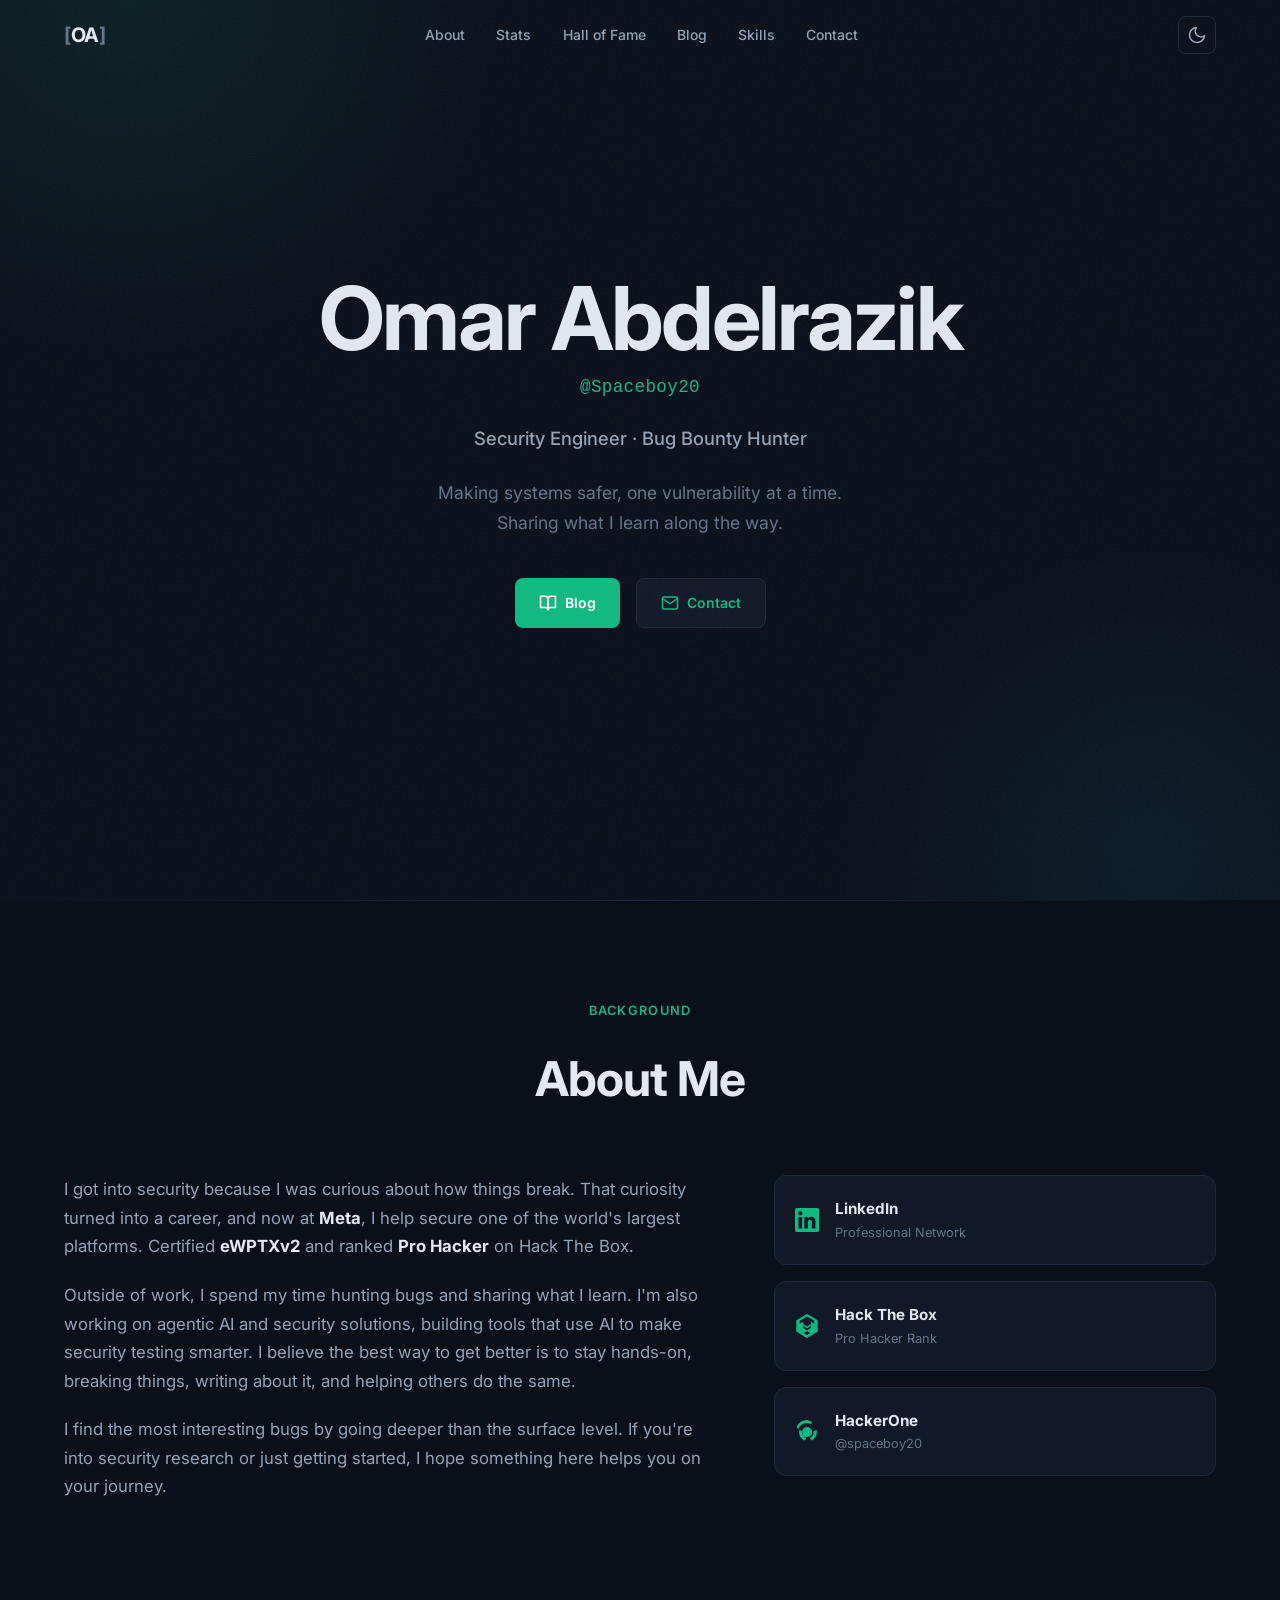
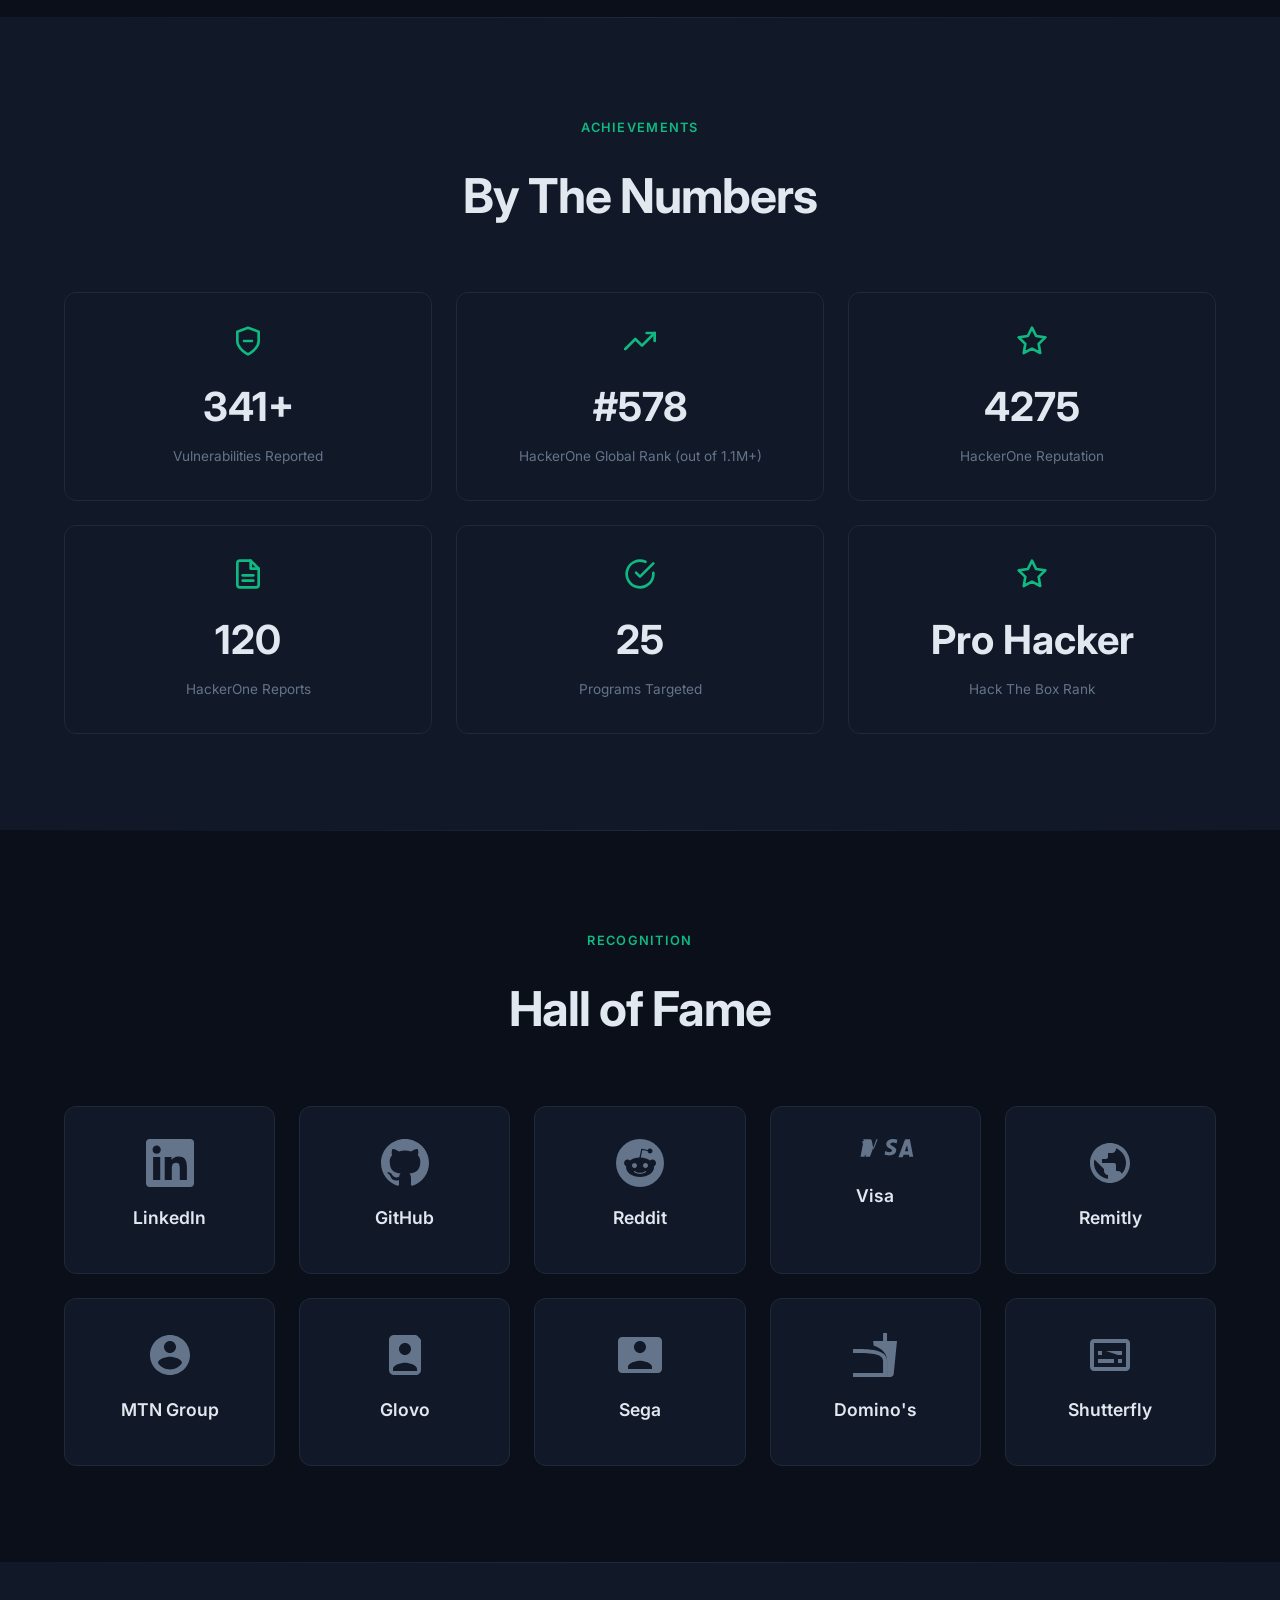
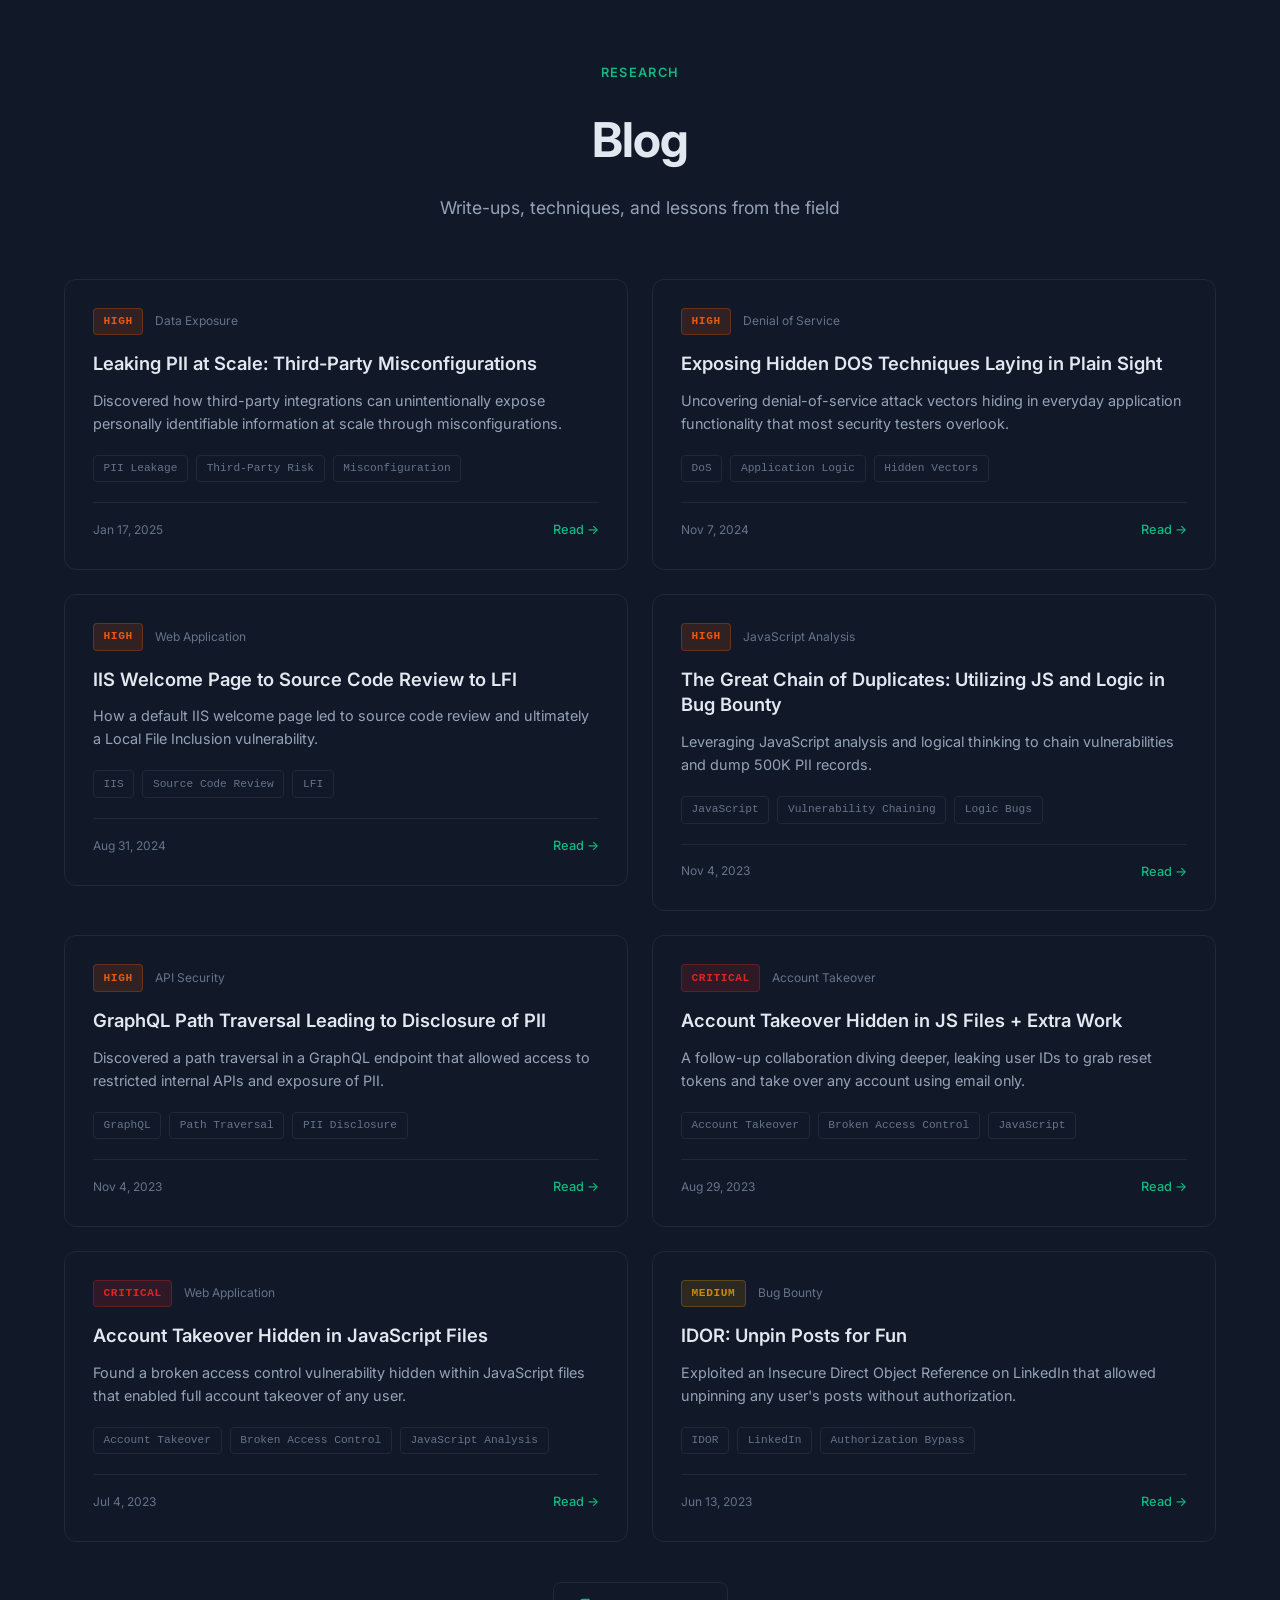
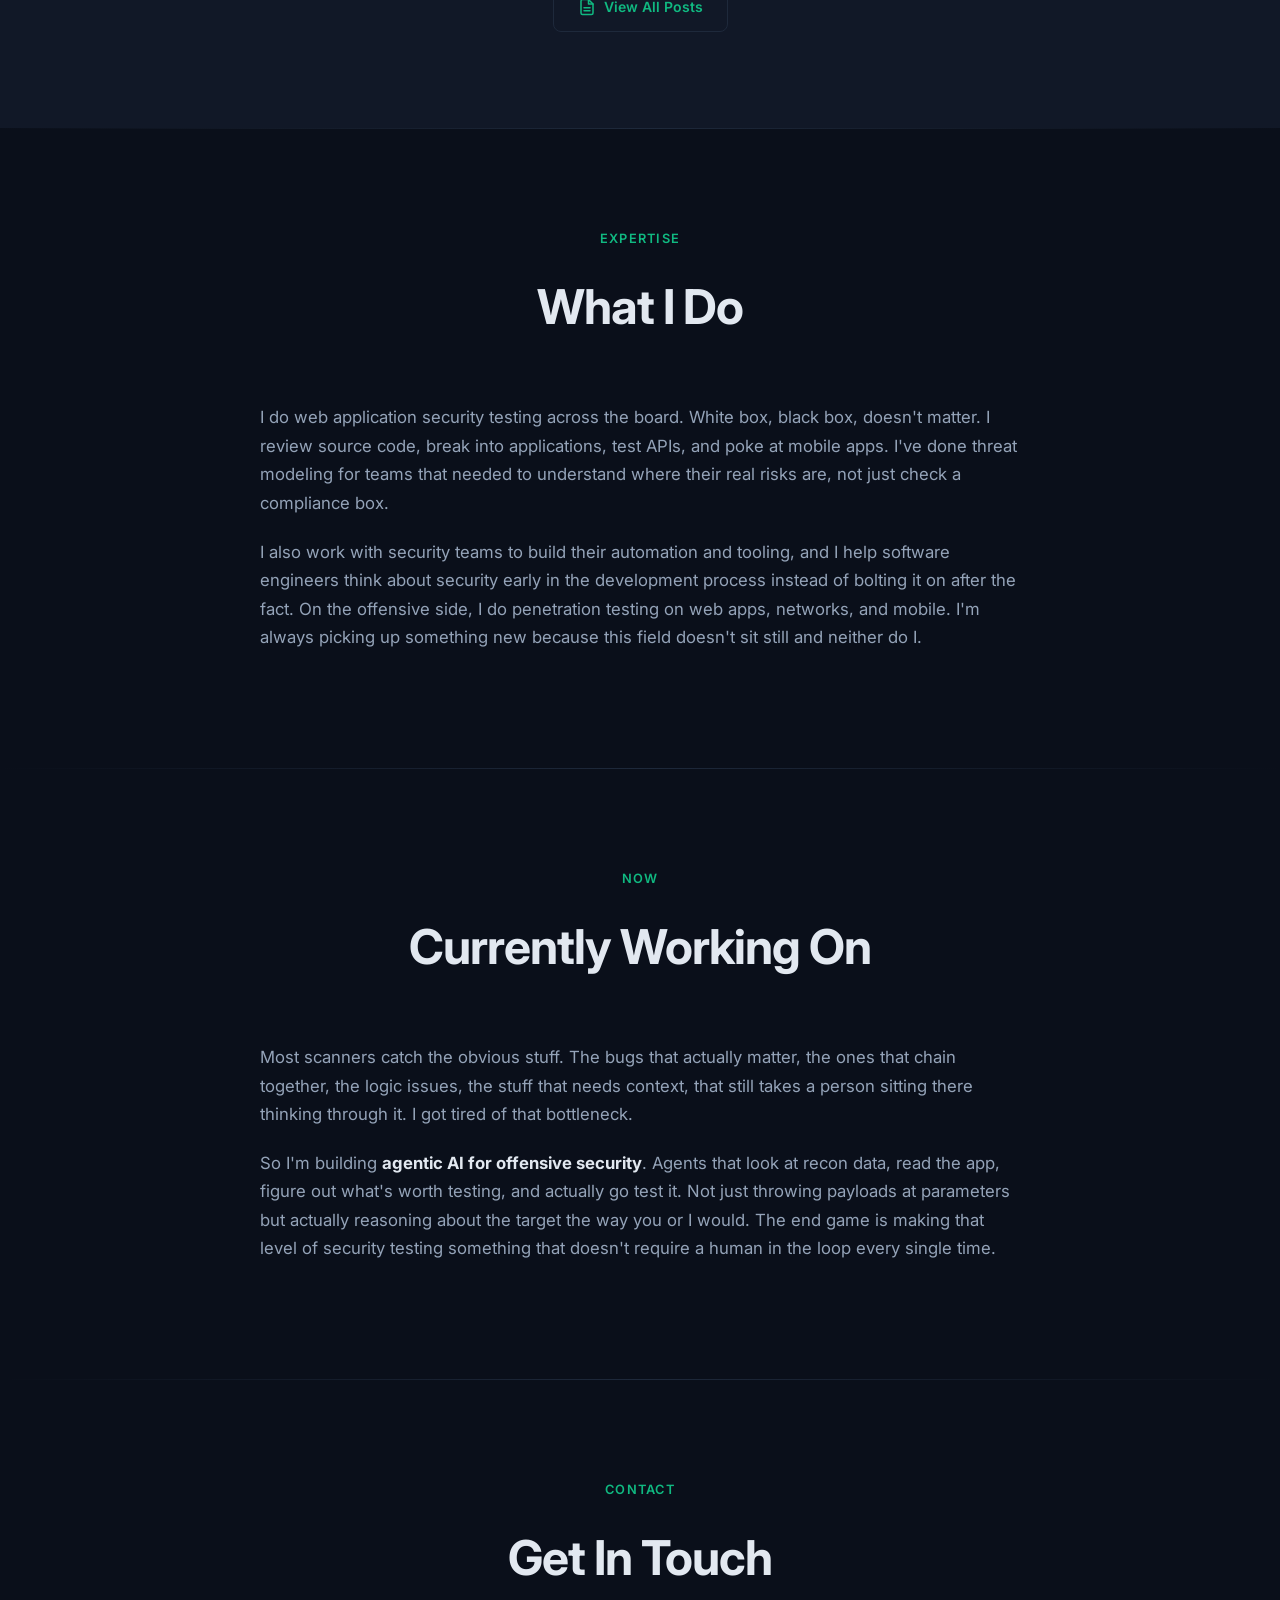
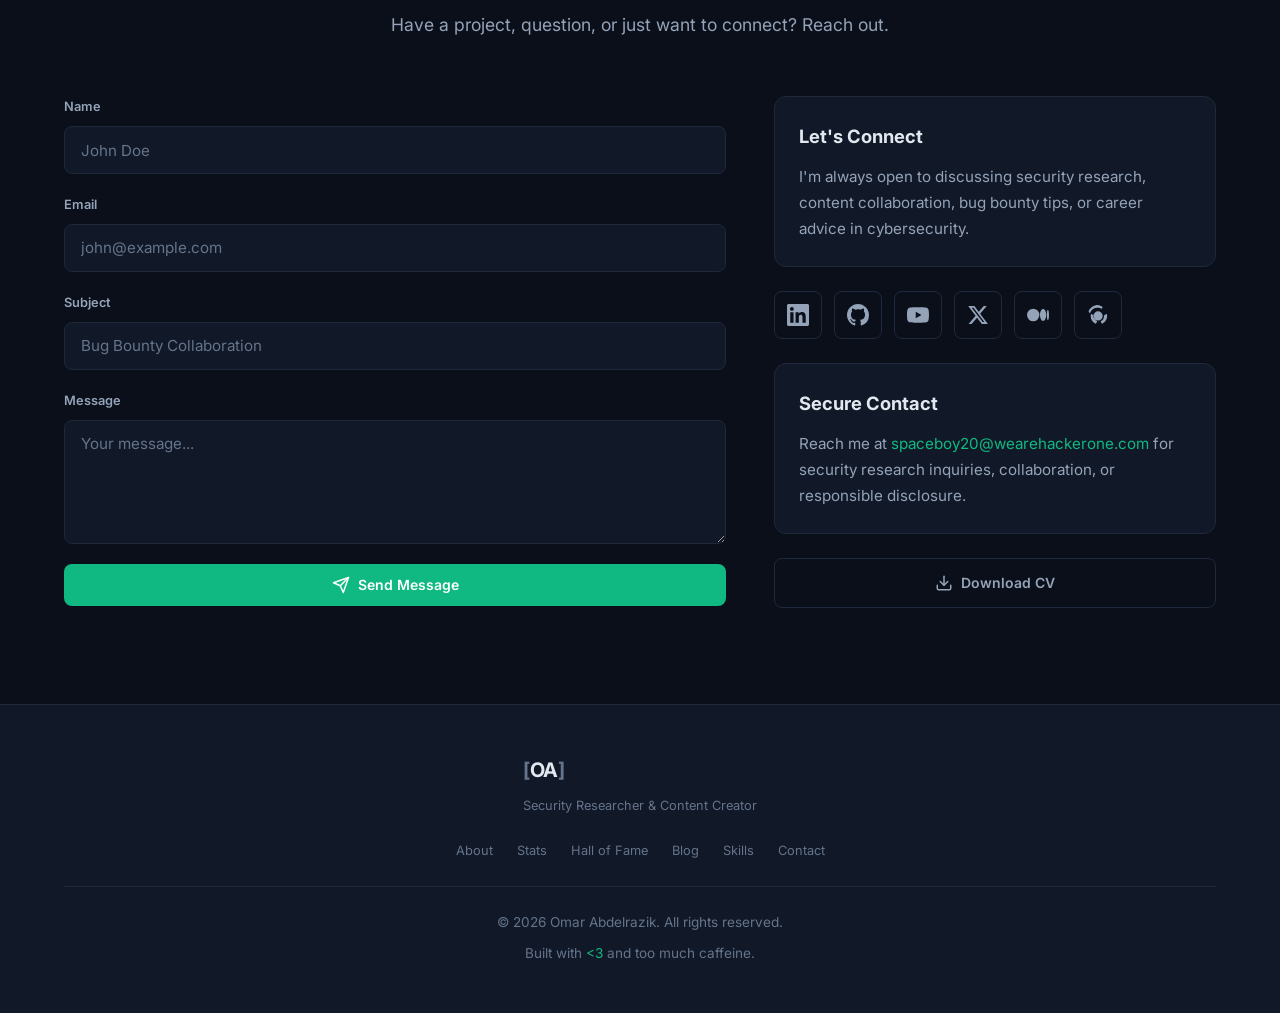
==== index.html @ 954161a1 "Remove em dashes from all body text Co-Authored-By: Claude Opus 4.6 <noreply@anthropic.com>" ====
<!DOCTYPE html>
<html lang="en" data-theme="dark">
<head>
  <meta charset="UTF-8">
  <meta name="viewport" content="width=device-width, initial-scale=1.0">
  <meta name="description" content="Omar Abdelrazik — Security Engineer at Meta, Bug Bounty Hunter ranked #592 on HackerOne out of 1.1M+ hackers. 350+ vulnerabilities reported across LinkedIn, Reddit, Visa, GitHub, and more.">
  <meta name="keywords" content="penetration testing, bug bounty, cybersecurity, security researcher, ethical hacking, Omar Abdelrazik">
  <meta name="author" content="Omar Abdelrazik">

  <!-- Open Graph -->
  <meta property="og:title" content="Omar Abdelrazik — Security Researcher & Content Creator">
  <meta property="og:description" content="Security Engineer at Meta. Bug Bounty Hunter ranked #592 out of 1.1M+ on HackerOne. 350+ vulnerabilities reported.">
  <meta property="og:type" content="website">
  <meta property="og:url" content="https://parsiannight.github.io">
  <meta property="og:image" content="assets/img/og-image.png">

  <!-- Twitter Card -->
  <meta name="twitter:card" content="summary_large_image">
  <meta name="twitter:title" content="Omar Abdelrazik — Security Researcher & Content Creator">
  <meta name="twitter:description" content="Penetration Tester, Bug Bounty Hunter, and Cybersecurity Content Creator.">

  <title>Omar Abdelrazik — Security Researcher & Content Creator</title>

  <link rel="icon" href="favicon.ico" type="image/x-icon">
  <link rel="preconnect" href="https://fonts.googleapis.com">
  <link rel="preconnect" href="https://fonts.gstatic.com" crossorigin>
  <link href="https://fonts.googleapis.com/css2?family=Inter:wght@300;400;500;600;700&display=swap" rel="stylesheet">

  <link rel="stylesheet" href="css/style.css">
  <link rel="stylesheet" href="css/animations.css">
</head>
<body>

  <!-- ===================== NAVIGATION ===================== -->
  <header class="nav-header" id="nav-header">
    <nav class="nav" aria-label="Primary navigation">
      <a href="#hero" class="nav__logo" aria-label="Home">
        <span class="nav__logo-bracket">[</span><span class="nav__logo-text">OA</span><span class="nav__logo-bracket">]</span>
      </a>

      <button class="nav__toggle" id="nav-toggle" aria-label="Toggle navigation menu" aria-expanded="false">
        <span class="nav__toggle-bar"></span>
        <span class="nav__toggle-bar"></span>
        <span class="nav__toggle-bar"></span>
      </button>

      <ul class="nav__menu" id="nav-menu" role="menubar">
        <li role="none"><a href="#about" class="nav__link" role="menuitem">About</a></li>
        <li role="none"><a href="#stats" class="nav__link" role="menuitem">Stats</a></li>
        <li role="none"><a href="#hall-of-fame" class="nav__link" role="menuitem">Hall of Fame</a></li>
        <li role="none"><a href="#blog" class="nav__link" role="menuitem">Blog</a></li>
        <li role="none"><a href="#skills" class="nav__link" role="menuitem">Skills</a></li>
        <li role="none"><a href="#contact" class="nav__link" role="menuitem">Contact</a></li>
      </ul>

      <button class="theme-toggle" id="theme-toggle" aria-label="Toggle light/dark theme">
        <svg class="theme-toggle__icon theme-toggle__icon--moon" xmlns="http://www.w3.org/2000/svg" width="20" height="20" viewBox="0 0 24 24" fill="none" stroke="currentColor" stroke-width="2" stroke-linecap="round" stroke-linejoin="round"><path d="M21 12.79A9 9 0 1 1 11.21 3 7 7 0 0 0 21 12.79z"/></svg>
        <svg class="theme-toggle__icon theme-toggle__icon--sun" xmlns="http://www.w3.org/2000/svg" width="20" height="20" viewBox="0 0 24 24" fill="none" stroke="currentColor" stroke-width="2" stroke-linecap="round" stroke-linejoin="round"><circle cx="12" cy="12" r="5"/><line x1="12" y1="1" x2="12" y2="3"/><line x1="12" y1="21" x2="12" y2="23"/><line x1="4.22" y1="4.22" x2="5.64" y2="5.64"/><line x1="18.36" y1="18.36" x2="19.78" y2="19.78"/><line x1="1" y1="12" x2="3" y2="12"/><line x1="21" y1="12" x2="23" y2="12"/><line x1="4.22" y1="19.78" x2="5.64" y2="18.36"/><line x1="18.36" y1="5.64" x2="19.78" y2="4.22"/></svg>
      </button>
    </nav>
  </header>

  <!-- ===================== HERO ===================== -->
  <section class="hero" id="hero">
    <div class="hero__content">
      <h1 class="hero__name">Omar Abdelrazik</h1>
      <p class="hero__handle">@Spaceboy20</p>
      <p class="hero__role">Security Engineer &middot; Bug Bounty Hunter</p>
      <p class="hero__tagline">Making systems safer, one vulnerability at a time.<br>Sharing what I learn along the way.</p>
      <div class="hero__cta">
        <a href="#blog" class="btn btn--primary">
          <svg xmlns="http://www.w3.org/2000/svg" width="18" height="18" viewBox="0 0 24 24" fill="none" stroke="currentColor" stroke-width="2" stroke-linecap="round" stroke-linejoin="round"><path d="M2 3h6a4 4 0 0 1 4 4v14a3 3 0 0 0-3-3H2z"/><path d="M22 3h-6a4 4 0 0 0-4 4v14a3 3 0 0 1 3-3h7z"/></svg>
          Blog
        </a>
        <a href="#contact" class="btn btn--secondary">
          <svg xmlns="http://www.w3.org/2000/svg" width="18" height="18" viewBox="0 0 24 24" fill="none" stroke="currentColor" stroke-width="2" stroke-linecap="round" stroke-linejoin="round"><path d="M4 4h16c1.1 0 2 .9 2 2v12c0 1.1-.9 2-2 2H4c-1.1 0-2-.9-2-2V6c0-1.1.9-2 2-2z"/><polyline points="22,6 12,13 2,6"/></svg>
          Contact
        </a>
      </div>
    </div>
  </section>

  <!-- ===================== ABOUT ===================== -->
  <section class="section about" id="about">
    <div class="container">
      <div class="section__header reveal">
        <span class="section__label">Background</span>
        <h2 class="section__title">About Me</h2>
      </div>
      <div class="about__grid">
        <div class="about__text reveal">
          <p>I got into security because I was curious about how things break. That curiosity turned into a career, and now at <strong>Meta</strong>, I help secure one of the world's largest platforms. Certified <strong>eWPTXv2</strong> and ranked <strong>Pro Hacker</strong> on Hack The Box.</p>
          <p>Outside of work, I spend my time hunting bugs and sharing what I learn. I'm also working on agentic AI and security solutions, building tools that use AI to make security testing smarter. I believe the best way to get better is to stay hands-on, breaking things, writing about it, and helping others do the same.</p>
          <p>I find the most interesting bugs by going deeper than the surface level. If you're into security research or just getting started, I hope something here helps you on your journey.</p>
        </div>
        <div class="about__links reveal">
          <a href="https://www.linkedin.com/in/omarabdelrazek0/" target="_blank" rel="noopener noreferrer" class="about__link-card">
            <svg xmlns="http://www.w3.org/2000/svg" width="24" height="24" viewBox="0 0 24 24" fill="currentColor"><path d="M20.447 20.452h-3.554v-5.569c0-1.328-.027-3.037-1.852-3.037-1.853 0-2.136 1.445-2.136 2.939v5.667H9.351V9h3.414v1.561h.046c.477-.9 1.637-1.85 3.37-1.85 3.601 0 4.267 2.37 4.267 5.455v6.286zM5.337 7.433c-1.144 0-2.063-.926-2.063-2.065 0-1.138.92-2.063 2.063-2.063 1.14 0 2.064.925 2.064 2.063 0 1.139-.925 2.065-2.064 2.065zm1.782 13.019H3.555V9h3.564v11.452zM22.225 0H1.771C.792 0 0 .774 0 1.729v20.542C0 23.227.792 24 1.771 24h20.451C23.2 24 24 23.227 24 22.271V1.729C24 .774 23.2 0 22.222 0h.003z"/></svg>
            <div>
              <strong>LinkedIn</strong>
              <span>Professional Network</span>
            </div>
          </a>
          <a href="https://app.hackthebox.eu/profile/Spaceboy20" target="_blank" rel="noopener noreferrer" class="about__link-card">
            <svg xmlns="http://www.w3.org/2000/svg" width="24" height="24" viewBox="0 0 24 24" fill="currentColor"><path d="M11.996 0a1.119 1.119 0 00-.057.003 1.174 1.174 0 00-.577.2L1.822 5.986a1.193 1.193 0 00-.567 1.02v10.04c0 .425.224.816.59 1.027l9.553 5.744a1.174 1.174 0 001.208 0l9.54-5.744a1.187 1.187 0 00.59-1.026V7.006c0-.424-.224-.816-.59-1.027L12.63.2A1.174 1.174 0 0011.996 0zm.004 2.4l7.2 4.33v3.066l-3.2-1.924v3.848L12 14.4l-4-2.68V7.872L4.8 9.796V6.73l7.2-4.33zm4 7.624v3.848l-4 2.68-4-2.68v-3.848l4 2.4 4-2.4zm-4 7.176l3.2 1.924-3.2 1.924-3.2-1.924 3.2-1.924z"/></svg>
            <div>
              <strong>Hack The Box</strong>
              <span>Pro Hacker Rank</span>
            </div>
          </a>
          <a href="https://hackerone.com/spaceboy20" target="_blank" rel="noopener noreferrer" class="about__link-card">
            <svg xmlns="http://www.w3.org/2000/svg" width="24" height="24" viewBox="0 0 24 24" fill="currentColor"><path d="M4.04 13.06c0-.83.13-1.62.37-2.37l3.08 1.78c0 .2-.02.39-.02.59 0 2.58 1.53 4.81 3.74 5.84l-1.54 2.67c-3.17-1.35-5.63-4.4-5.63-8.51zm11.56-7.1l1.54-2.67A11.94 11.94 0 0012.04 1C7.34 1 3.31 3.82 1.67 7.82l1.54 2.67A8.92 8.92 0 0112.04 4c1.27 0 2.47.27 3.56.96zm6.34 7.1c0 4.11-2.46 7.16-5.63 8.51l-1.54-2.67a6.06 6.06 0 003.74-5.84c0-.2-.02-.39-.02-.59l3.08-1.78c.24.75.37 1.54.37 2.37zM12.04 8a5.06 5.06 0 100 10.12A5.06 5.06 0 0012.04 8z"/></svg>
            <div>
              <strong>HackerOne</strong>
              <span>@spaceboy20</span>
            </div>
          </a>
        </div>
      </div>
    </div>
  </section>

  <!-- ===================== STATS ===================== -->
  <section class="section stats" id="stats">
    <div class="container">
      <div class="section__header reveal">
        <span class="section__label">Achievements</span>
        <h2 class="section__title">By The Numbers</h2>
      </div>
      <div class="stats__grid">
        <div class="stats__card reveal">
          <div class="stats__icon">
            <svg xmlns="http://www.w3.org/2000/svg" width="32" height="32" viewBox="0 0 24 24" fill="none" stroke="currentColor" stroke-width="2" stroke-linecap="round" stroke-linejoin="round"><path d="M12 22s8-4 8-10V5l-8-3-8 3v7c0 6 8 10 8 10z"/><line x1="9" y1="12" x2="15" y2="12"/></svg>
          </div>
          <span class="stats__number counter" data-target="350" data-suffix="+">0</span>
          <span class="stats__label">Vulnerabilities Reported</span>
        </div>
        <div class="stats__card reveal">
          <div class="stats__icon">
            <svg xmlns="http://www.w3.org/2000/svg" width="32" height="32" viewBox="0 0 24 24" fill="none" stroke="currentColor" stroke-width="2" stroke-linecap="round" stroke-linejoin="round"><polyline points="23 6 13.5 15.5 8.5 10.5 1 18"/><polyline points="17 6 23 6 23 12"/></svg>
          </div>
          <span class="stats__number">#<span class="counter" data-target="592" data-suffix="">0</span></span>
          <span class="stats__label">HackerOne Global Rank (out of 1.1M+)</span>
        </div>
        <div class="stats__card reveal">
          <div class="stats__icon">
            <svg xmlns="http://www.w3.org/2000/svg" width="32" height="32" viewBox="0 0 24 24" fill="none" stroke="currentColor" stroke-width="2" stroke-linecap="round" stroke-linejoin="round"><polygon points="12 2 15.09 8.26 22 9.27 17 14.14 18.18 21.02 12 17.77 5.82 21.02 7 14.14 2 9.27 8.91 8.26 12 2"/></svg>
          </div>
          <span class="stats__number counter" data-target="4379" data-suffix="">0</span>
          <span class="stats__label">HackerOne Reputation</span>
        </div>
        <div class="stats__card reveal">
          <div class="stats__icon">
            <svg xmlns="http://www.w3.org/2000/svg" width="32" height="32" viewBox="0 0 24 24" fill="none" stroke="currentColor" stroke-width="2" stroke-linecap="round" stroke-linejoin="round"><path d="M14 2H6a2 2 0 0 0-2 2v16a2 2 0 0 0 2 2h12a2 2 0 0 0 2-2V8z"/><polyline points="14 2 14 8 20 8"/><line x1="16" y1="13" x2="8" y2="13"/><line x1="16" y1="17" x2="8" y2="17"/></svg>
          </div>
          <span class="stats__number counter" data-target="123" data-suffix="">0</span>
          <span class="stats__label">HackerOne Reports</span>
        </div>
        <div class="stats__card reveal">
          <div class="stats__icon">
            <svg xmlns="http://www.w3.org/2000/svg" width="32" height="32" viewBox="0 0 24 24" fill="none" stroke="currentColor" stroke-width="2" stroke-linecap="round" stroke-linejoin="round"><path d="M22 11.08V12a10 10 0 1 1-5.93-9.14"/><polyline points="22 4 12 14.01 9 11.01"/></svg>
          </div>
          <span class="stats__number counter" data-target="26" data-suffix="">0</span>
          <span class="stats__label">Programs Targeted</span>
        </div>
        <div class="stats__card reveal">
          <div class="stats__icon">
            <svg xmlns="http://www.w3.org/2000/svg" width="32" height="32" viewBox="0 0 24 24" fill="none" stroke="currentColor" stroke-width="2" stroke-linecap="round" stroke-linejoin="round"><polygon points="12 2 15.09 8.26 22 9.27 17 14.14 18.18 21.02 12 17.77 5.82 21.02 7 14.14 2 9.27 8.91 8.26 12 2"/></svg>
          </div>
          <span class="stats__number">Pro Hacker</span>
          <span class="stats__label">Hack The Box Rank</span>
        </div>
      </div>
    </div>
  </section>

  <!-- ===================== HALL OF FAME ===================== -->
  <section class="section hall-of-fame" id="hall-of-fame">
    <div class="container">
      <div class="section__header reveal">
        <span class="section__label">Recognition</span>
        <h2 class="section__title">Hall of Fame</h2>
      </div>
      <div class="hall-of-fame__grid">
        <div class="hall-of-fame__card reveal">
          <div class="hall-of-fame__logo">
            <svg xmlns="http://www.w3.org/2000/svg" width="48" height="48" viewBox="0 0 24 24" fill="currentColor"><path d="M20.447 20.452h-3.554v-5.569c0-1.328-.027-3.037-1.852-3.037-1.853 0-2.136 1.445-2.136 2.939v5.667H9.351V9h3.414v1.561h.046c.477-.9 1.637-1.85 3.37-1.85 3.601 0 4.267 2.37 4.267 5.455v6.286zM5.337 7.433c-1.144 0-2.063-.926-2.063-2.065 0-1.138.92-2.063 2.063-2.063 1.14 0 2.064.925 2.064 2.063 0 1.139-.925 2.065-2.064 2.065zm1.782 13.019H3.555V9h3.564v11.452zM22.225 0H1.771C.792 0 0 .774 0 1.729v20.542C0 23.227.792 24 1.771 24h20.451C23.2 24 24 23.227 24 22.271V1.729C24 .774 23.2 0 22.222 0h.003z"/></svg>
          </div>
          <h3 class="hall-of-fame__name">LinkedIn</h3>
        </div>
        <div class="hall-of-fame__card reveal">
          <div class="hall-of-fame__logo">
            <svg xmlns="http://www.w3.org/2000/svg" width="48" height="48" viewBox="0 0 24 24" fill="currentColor"><path d="M12 0C5.374 0 0 5.373 0 12c0 5.302 3.438 9.8 8.207 11.387.599.111.793-.261.793-.577v-2.234c-3.338.726-4.033-1.416-4.033-1.416-.546-1.387-1.333-1.756-1.333-1.756-1.089-.745.083-.729.083-.729 1.205.084 1.839 1.237 1.839 1.237 1.07 1.834 2.807 1.304 3.492.997.107-.775.418-1.305.762-1.604-2.665-.305-5.467-1.334-5.467-5.931 0-1.311.469-2.381 1.236-3.221-.124-.303-.535-1.524.117-3.176 0 0 1.008-.322 3.301 1.23A11.509 11.509 0 0 1 12 5.803c1.02.005 2.047.138 3.006.404 2.291-1.552 3.297-1.23 3.297-1.23.653 1.653.242 2.874.118 3.176.77.84 1.235 1.911 1.235 3.221 0 4.609-2.807 5.624-5.479 5.921.43.372.823 1.102.823 2.222v3.293c0 .319.192.694.801.576A12.01 12.01 0 0 0 24 12c0-6.627-5.373-12-12-12z"/></svg>
          </div>
          <h3 class="hall-of-fame__name">GitHub</h3>
        </div>
        <div class="hall-of-fame__card reveal">
          <div class="hall-of-fame__logo">
            <svg xmlns="http://www.w3.org/2000/svg" width="48" height="48" viewBox="0 0 24 24" fill="currentColor"><path d="M12 0A12 12 0 0 0 0 12a12 12 0 0 0 12 12 12 12 0 0 0 12-12A12 12 0 0 0 12 0zm5.01 4.744c.688 0 1.25.561 1.25 1.249a1.25 1.25 0 0 1-2.498.056l-2.597-.547-.8 3.747c1.824.07 3.48.632 4.674 1.488.308-.309.73-.491 1.207-.491.968 0 1.754.786 1.754 1.754 0 .716-.435 1.333-1.01 1.614a3.111 3.111 0 0 1 .042.52c0 2.694-3.13 4.87-7.004 4.87-3.874 0-7.004-2.176-7.004-4.87 0-.183.015-.366.043-.534A1.748 1.748 0 0 1 4.028 12c0-.968.786-1.754 1.754-1.754.463 0 .898.196 1.207.49 1.207-.883 2.878-1.43 4.744-1.487l.885-4.182a.342.342 0 0 1 .14-.197.35.35 0 0 1 .238-.042l2.906.617a1.214 1.214 0 0 1 1.108-.701zM9.25 12C8.561 12 8 12.562 8 13.25c0 .687.561 1.248 1.25 1.248.687 0 1.248-.561 1.248-1.249 0-.688-.561-1.249-1.249-1.249zm5.5 0c-.687 0-1.248.561-1.248 1.25 0 .687.561 1.248 1.249 1.248.688 0 1.249-.561 1.249-1.249 0-.687-.562-1.249-1.25-1.249zm-5.466 3.99a.327.327 0 0 0-.231.094.33.33 0 0 0 0 .463c.842.842 2.484.913 2.961.913.477 0 2.105-.056 2.961-.913a.361.361 0 0 0 .029-.463.33.33 0 0 0-.464 0c-.547.533-1.684.73-2.512.73-.828 0-1.979-.196-2.512-.73a.326.326 0 0 0-.232-.095z"/></svg>
          </div>
          <h3 class="hall-of-fame__name">Reddit</h3>
        </div>
        <div class="hall-of-fame__card reveal">
          <div class="hall-of-fame__logo">
            <svg xmlns="http://www.w3.org/2000/svg" width="80" height="26" viewBox="0 0 256 83" fill="currentColor"><path d="M132.397 0.891l-20.559 56.08h-13.438l-10.12-44.756c-0.613-2.432-1.149-3.319-3.014-4.345C101.579 5.584 95.447 3.438 90.1 2.089l0.307-1.198h21.678c2.764 0 5.247 1.839 5.879 5.024l5.366 28.497 13.263-33.521h13.804zM196.93 38.398c0.055-14.731-20.361-15.539-20.226-22.114c0.045-2.002 1.952-4.132 6.126-4.676c2.068-0.272 7.775-0.479 14.241 2.498l2.535-11.833C196.327 1.118 191.883 0 186.266 0c-12.992 0-22.131 6.903-22.201 16.791c-0.078 7.312 6.521 11.39 11.495 13.822c5.111 2.489 6.825 4.087 6.804 6.314c-0.038 3.41-4.076 4.916-7.849 4.973c-6.591 0.098-10.417-1.782-13.464-3.203l-2.377 11.104c3.062 1.41 8.716 2.639 14.574 2.699c13.808 0 22.842-6.82 22.682-17.102zM238.168 56.971h12.155L239.517 0.891h-11.229c-2.524 0-4.651 1.47-5.594 3.728l-19.718 53.352h13.795l2.741-7.585h16.856l1.8 7.585zm-14.656-17.987l6.915-19.072 3.981 19.072h-10.896zM105.489 0.891l-10.867 56.08H81.545L92.413 0.891h13.076z"/></svg>
          </div>
          <h3 class="hall-of-fame__name">Visa</h3>
        </div>
        <div class="hall-of-fame__card reveal">
          <div class="hall-of-fame__logo">
            <svg xmlns="http://www.w3.org/2000/svg" width="48" height="48" viewBox="0 0 24 24" fill="currentColor"><path d="M12 2C6.48 2 2 6.48 2 12s4.48 10 10 10 10-4.48 10-10S17.52 2 12 2zm-1 17.93c-3.95-.49-7-3.85-7-7.93 0-.62.08-1.21.21-1.79L9 15v1c0 1.1.9 2 2 2v1.93zm6.9-2.54c-.26-.81-1-1.39-1.9-1.39h-1v-3c0-.55-.45-1-1-1H8v-2h2c.55 0 1-.45 1-1V7h2c1.1 0 2-.9 2-2v-.41c2.93 1.19 5 4.06 5 7.41 0 2.08-.8 3.97-2.1 5.39z"/></svg>
          </div>
          <h3 class="hall-of-fame__name">Remitly</h3>
        </div>
        <div class="hall-of-fame__card reveal">
          <div class="hall-of-fame__logo">
            <svg xmlns="http://www.w3.org/2000/svg" width="48" height="48" viewBox="0 0 24 24" fill="currentColor"><path d="M12 2C6.48 2 2 6.48 2 12s4.48 10 10 10 10-4.48 10-10S17.52 2 12 2zm0 3c1.66 0 3 1.34 3 3s-1.34 3-3 3-3-1.34-3-3 1.34-3 3-3zm0 14.2c-2.5 0-4.71-1.28-6-3.22.03-1.99 4-3.08 6-3.08 1.99 0 5.97 1.09 6 3.08-1.29 1.94-3.5 3.22-6 3.22z"/></svg>
          </div>
          <h3 class="hall-of-fame__name">MTN Group</h3>
        </div>
        <div class="hall-of-fame__card reveal">
          <div class="hall-of-fame__logo">
            <svg xmlns="http://www.w3.org/2000/svg" width="48" height="48" viewBox="0 0 24 24" fill="currentColor"><path d="M17.5 2H6.5C5.12 2 4 3.12 4 4.5v15C4 20.88 5.12 22 6.5 22h11c1.38 0 2.5-1.12 2.5-2.5v-15C19 3.12 17.88 2 17.5 2zM12 6c1.66 0 3 1.34 3 3s-1.34 3-3 3-3-1.34-3-3 1.34-3 3-3zm6 14H6v-1c0-2 4-3.1 6-3.1s6 1.1 6 3.1v1z"/></svg>
          </div>
          <h3 class="hall-of-fame__name">Glovo</h3>
        </div>
        <div class="hall-of-fame__card reveal">
          <div class="hall-of-fame__logo">
            <svg xmlns="http://www.w3.org/2000/svg" width="48" height="48" viewBox="0 0 24 24" fill="currentColor"><path d="M21 3H3c-1.1 0-2 .9-2 2v14c0 1.1.9 2 2 2h18c1.1 0 2-.9 2-2V5c0-1.1-.9-2-2-2zm-9 8c-1.66 0-3-1.34-3-3s1.34-3 3-3 3 1.34 3 3-1.34 3-3 3zm6 8H6v-1c0-2 4-3.1 6-3.1s6 1.1 6 3.1v1z"/></svg>
          </div>
          <h3 class="hall-of-fame__name">Sega</h3>
        </div>
        <div class="hall-of-fame__card reveal">
          <div class="hall-of-fame__logo">
            <svg xmlns="http://www.w3.org/2000/svg" width="48" height="48" viewBox="0 0 24 24" fill="currentColor"><path d="M18.06 22.99h1.66c.84 0 1.53-.64 1.63-1.46L23 5.05h-5V1h-1.97v4.05h-4.97l.3 2.34c1.71.47 3.31 1.32 4.27 2.26 1.44 1.42 2.43 2.89 2.43 5.29v8.05zM1 21.99V21h15.03v.99c0 .55-.45 1-1.01 1H2.01c-.56 0-1.01-.45-1.01-1zm15.03-7c0-4-7-4-15.03-4v-2c8.03 0 17.03 0 17.03 6v8H1v-2h15.03v-6z"/></svg>
          </div>
          <h3 class="hall-of-fame__name">Domino's</h3>
        </div>
        <div class="hall-of-fame__card reveal">
          <div class="hall-of-fame__logo">
            <svg xmlns="http://www.w3.org/2000/svg" width="48" height="48" viewBox="0 0 24 24" fill="currentColor"><path d="M20 4H4c-1.1 0-2 .9-2 2v12c0 1.1.9 2 2 2h16c1.1 0 2-.9 2-2V6c0-1.1-.9-2-2-2zm0 14H4V6h16v12zM6 10h2v2H6zm0 4h8v2H6zm10 0h2v2h-2zm-6-4h8v2h-2z"/></svg>
          </div>
          <h3 class="hall-of-fame__name">Shutterfly</h3>
        </div>
      </div>
    </div>
  </section>

  <!-- ===================== BLOG ===================== -->
  <section class="section writeups" id="blog">
    <div class="container">
      <div class="section__header reveal">
        <span class="section__label">Research</span>
        <h2 class="section__title">Blog</h2>
        <p class="section__subtitle">Write-ups, techniques, and lessons from the field</p>
      </div>
      <div class="writeups__grid" id="writings-grid">
        <a href="blog/post.html?slug=leaking-pii-at-scale">
        <article class="writeup-card reveal">
          <div class="writeup-card__header">
            <span class="writeup-card__severity writeup-card__severity--high">High</span>
            <span class="writeup-card__category">Data Exposure</span>
          </div>
          <h3 class="writeup-card__title">Leaking PII at Scale: Third-Party Misconfigurations</h3>
          <p class="writeup-card__excerpt">Discovered how third-party integrations can unintentionally expose personally identifiable information at scale through misconfigurations.</p>
          <div class="writeup-card__tags">
            <span class="tag">PII Leakage</span>
            <span class="tag">Third-Party Risk</span>
            <span class="tag">Misconfiguration</span>
          </div>
          <div class="writeup-card__footer">
            <span class="writeup-card__date">Jan 17, 2025</span>
            <span class="writeup-card__link">Read <span aria-hidden="true">&rarr;</span></span>
          </div>
        </article>
        </a>
        <a href="blog/post.html?slug=exposing-hidden-dos-techniques">
        <article class="writeup-card reveal">
          <div class="writeup-card__header">
            <span class="writeup-card__severity writeup-card__severity--high">High</span>
            <span class="writeup-card__category">Denial of Service</span>
          </div>
          <h3 class="writeup-card__title">Exposing Hidden DOS Techniques Laying in Plain Sight</h3>
          <p class="writeup-card__excerpt">Uncovering denial-of-service attack vectors hiding in everyday application functionality that most security testers overlook.</p>
          <div class="writeup-card__tags">
            <span class="tag">DoS</span>
            <span class="tag">Application Logic</span>
            <span class="tag">Hidden Vectors</span>
          </div>
          <div class="writeup-card__footer">
            <span class="writeup-card__date">Nov 7, 2024</span>
            <span class="writeup-card__link">Read <span aria-hidden="true">&rarr;</span></span>
          </div>
        </article>
        </a>
        <a href="blog/post.html?slug=iis-welcome-page-to-lfi">
        <article class="writeup-card reveal">
          <div class="writeup-card__header">
            <span class="writeup-card__severity writeup-card__severity--high">High</span>
            <span class="writeup-card__category">Web Application</span>
          </div>
          <h3 class="writeup-card__title">IIS Welcome Page to Source Code Review to LFI</h3>
          <p class="writeup-card__excerpt">How a default IIS welcome page led to source code review and ultimately a Local File Inclusion vulnerability.</p>
          <div class="writeup-card__tags">
            <span class="tag">IIS</span>
            <span class="tag">Source Code Review</span>
            <span class="tag">LFI</span>
          </div>
          <div class="writeup-card__footer">
            <span class="writeup-card__date">Aug 31, 2024</span>
            <span class="writeup-card__link">Read <span aria-hidden="true">&rarr;</span></span>
          </div>
        </article>
        </a>
        <a href="blog/post.html?slug=great-chain-of-duplicates">
        <article class="writeup-card reveal">
          <div class="writeup-card__header">
            <span class="writeup-card__severity writeup-card__severity--high">High</span>
            <span class="writeup-card__category">JavaScript Analysis</span>
          </div>
          <h3 class="writeup-card__title">The Great Chain of Duplicates: Utilizing JS and Logic in Bug Bounty</h3>
          <p class="writeup-card__excerpt">Leveraging JavaScript analysis and logical thinking to chain vulnerabilities and dump 500K PII records.</p>
          <div class="writeup-card__tags">
            <span class="tag">JavaScript</span>
            <span class="tag">Vulnerability Chaining</span>
            <span class="tag">Logic Bugs</span>
          </div>
          <div class="writeup-card__footer">
            <span class="writeup-card__date">Nov 4, 2023</span>
            <span class="writeup-card__link">Read <span aria-hidden="true">&rarr;</span></span>
          </div>
        </article>
        </a>
        <a href="blog/post.html?slug=graphql-path-traversal-pii">
        <article class="writeup-card reveal">
          <div class="writeup-card__header">
            <span class="writeup-card__severity writeup-card__severity--high">High</span>
            <span class="writeup-card__category">API Security</span>
          </div>
          <h3 class="writeup-card__title">GraphQL Path Traversal Leading to Disclosure of PII</h3>
          <p class="writeup-card__excerpt">Discovered a path traversal in a GraphQL endpoint that allowed access to restricted internal APIs and exposure of PII.</p>
          <div class="writeup-card__tags">
            <span class="tag">GraphQL</span>
            <span class="tag">Path Traversal</span>
            <span class="tag">PII Disclosure</span>
          </div>
          <div class="writeup-card__footer">
            <span class="writeup-card__date">Nov 4, 2023</span>
            <span class="writeup-card__link">Read <span aria-hidden="true">&rarr;</span></span>
          </div>
        </article>
        </a>
        <a href="blog/post.html?slug=account-takeover-in-js-files-part2">
        <article class="writeup-card reveal">
          <div class="writeup-card__header">
            <span class="writeup-card__severity writeup-card__severity--critical">Critical</span>
            <span class="writeup-card__category">Account Takeover</span>
          </div>
          <h3 class="writeup-card__title">Account Takeover Hidden in JS Files + Extra Work</h3>
          <p class="writeup-card__excerpt">A follow-up collaboration diving deeper, leaking user IDs to grab reset tokens and take over any account using email only.</p>
          <div class="writeup-card__tags">
            <span class="tag">Account Takeover</span>
            <span class="tag">Broken Access Control</span>
            <span class="tag">JavaScript</span>
          </div>
          <div class="writeup-card__footer">
            <span class="writeup-card__date">Aug 29, 2023</span>
            <span class="writeup-card__link">Read <span aria-hidden="true">&rarr;</span></span>
          </div>
        </article>
        </a>
        <a href="blog/post.html?slug=account-takeover-in-js-files">
        <article class="writeup-card reveal">
          <div class="writeup-card__header">
            <span class="writeup-card__severity writeup-card__severity--critical">Critical</span>
            <span class="writeup-card__category">Web Application</span>
          </div>
          <h3 class="writeup-card__title">Account Takeover Hidden in JavaScript Files</h3>
          <p class="writeup-card__excerpt">Found a broken access control vulnerability hidden within JavaScript files that enabled full account takeover of any user.</p>
          <div class="writeup-card__tags">
            <span class="tag">Account Takeover</span>
            <span class="tag">Broken Access Control</span>
            <span class="tag">JavaScript Analysis</span>
          </div>
          <div class="writeup-card__footer">
            <span class="writeup-card__date">Jul 4, 2023</span>
            <span class="writeup-card__link">Read <span aria-hidden="true">&rarr;</span></span>
          </div>
        </article>
        </a>
        <a href="blog/post.html?slug=idor-unpin-posts">
        <article class="writeup-card reveal">
          <div class="writeup-card__header">
            <span class="writeup-card__severity writeup-card__severity--medium">Medium</span>
            <span class="writeup-card__category">Bug Bounty</span>
          </div>
          <h3 class="writeup-card__title">IDOR: Unpin Posts for Fun</h3>
          <p class="writeup-card__excerpt">Exploited an Insecure Direct Object Reference on LinkedIn that allowed unpinning any user's posts without authorization.</p>
          <div class="writeup-card__tags">
            <span class="tag">IDOR</span>
            <span class="tag">LinkedIn</span>
            <span class="tag">Authorization Bypass</span>
          </div>
          <div class="writeup-card__footer">
            <span class="writeup-card__date">Jun 13, 2023</span>
            <span class="writeup-card__link">Read <span aria-hidden="true">&rarr;</span></span>
          </div>
        </article>
        </a>
      </div>
      <div style="text-align: center; margin-top: 2.5rem;" class="reveal">
        <a href="blog/" class="btn btn--secondary">
          <svg xmlns="http://www.w3.org/2000/svg" width="18" height="18" viewBox="0 0 24 24" fill="none" stroke="currentColor" stroke-width="2" stroke-linecap="round" stroke-linejoin="round"><path d="M14 2H6a2 2 0 0 0-2 2v16a2 2 0 0 0 2 2h12a2 2 0 0 0 2-2V8z"/><polyline points="14 2 14 8 20 8"/><line x1="16" y1="13" x2="8" y2="13"/><line x1="16" y1="17" x2="8" y2="17"/></svg>
          View All Posts
        </a>
      </div>
    </div>
  </section>

  <!-- ===================== SKILLS ===================== -->
  <section class="section skills" id="skills">
    <div class="container">
      <div class="section__header reveal">
        <span class="section__label">Expertise</span>
        <h2 class="section__title">What I Do</h2>
      </div>
      <div class="about__grid" style="grid-template-columns: 1fr;">
        <div class="about__text reveal" style="max-width: 760px; margin: 0 auto;">
          <p>I do web application security testing across the board. White box, black box, doesn't matter. I review source code, break into applications, test APIs, and poke at mobile apps. I've done threat modeling for teams that needed to understand where their real risks are, not just check a compliance box.</p>
          <p>I also work with security teams to build their automation and tooling, and I help software engineers think about security early in the development process instead of bolting it on after the fact. On the offensive side, I do penetration testing on web apps, networks, and mobile. I'm always picking up something new because this field doesn't sit still and neither do I.</p>
        </div>
      </div>
    </div>
  </section>

  <!-- ===================== CURRENTLY ===================== -->
  <section class="section" id="currently">
    <div class="container">
      <div class="section__header reveal">
        <span class="section__label">Now</span>
        <h2 class="section__title">Currently Working On</h2>
      </div>
      <div class="about__grid" style="grid-template-columns: 1fr;">
        <div class="about__text reveal" style="max-width: 760px; margin: 0 auto;">
          <p>Most scanners catch the obvious stuff. The bugs that actually matter, the ones that chain together, the logic issues, the stuff that needs context, that still takes a person sitting there thinking through it. I got tired of that bottleneck.</p>
          <p>So I'm building <strong>agentic AI for offensive security</strong>. Agents that look at recon data, read the app, figure out what's worth testing, and actually go test it. Not just throwing payloads at parameters but actually reasoning about the target the way you or I would. The end game is making that level of security testing something that doesn't require a human in the loop every single time.</p>
        </div>
      </div>
    </div>
  </section>

  <!-- ===================== CONTACT ===================== -->
  <section class="section contact" id="contact">
    <div class="container">
      <div class="section__header reveal">
        <span class="section__label">Contact</span>
        <h2 class="section__title">Get In Touch</h2>
        <p class="section__subtitle">Have a project, question, or just want to connect? Reach out.</p>
      </div>
      <div class="contact__grid">
        <form class="contact__form reveal" id="contact-form" action="#" method="POST">
          <div class="form-group">
            <label for="name" class="form-label">Name</label>
            <input type="text" id="name" name="name" class="form-input" placeholder="John Doe" required autocomplete="name">
          </div>
          <div class="form-group">
            <label for="email" class="form-label">Email</label>
            <input type="email" id="email" name="email" class="form-input" placeholder="john@example.com" required autocomplete="email">
          </div>
          <div class="form-group">
            <label for="subject" class="form-label">Subject</label>
            <input type="text" id="subject" name="subject" class="form-input" placeholder="Bug Bounty Collaboration" required>
          </div>
          <div class="form-group">
            <label for="message" class="form-label">Message</label>
            <textarea id="message" name="message" class="form-input form-textarea" placeholder="Your message..." rows="5" required></textarea>
          </div>
          <button type="submit" class="btn btn--primary btn--full">
            <svg xmlns="http://www.w3.org/2000/svg" width="18" height="18" viewBox="0 0 24 24" fill="none" stroke="currentColor" stroke-width="2" stroke-linecap="round" stroke-linejoin="round"><line x1="22" y1="2" x2="11" y2="13"/><polygon points="22 2 15 22 11 13 2 9 22 2"/></svg>
            Send Message
          </button>
          <div class="form-status" id="form-status" aria-live="polite"></div>
        </form>
        <div class="contact__info reveal">
          <div class="contact__info-card">
            <h3>Let's Connect</h3>
            <p>I'm always open to discussing security research, content collaboration, bug bounty tips, or career advice in cybersecurity.</p>
          </div>
          <div class="contact__socials">
            <a href="https://www.linkedin.com/in/omarabdelrazek0/" target="_blank" rel="noopener noreferrer" class="contact__social" aria-label="LinkedIn">
              <svg xmlns="http://www.w3.org/2000/svg" width="22" height="22" viewBox="0 0 24 24" fill="currentColor"><path d="M20.447 20.452h-3.554v-5.569c0-1.328-.027-3.037-1.852-3.037-1.853 0-2.136 1.445-2.136 2.939v5.667H9.351V9h3.414v1.561h.046c.477-.9 1.637-1.85 3.37-1.85 3.601 0 4.267 2.37 4.267 5.455v6.286zM5.337 7.433c-1.144 0-2.063-.926-2.063-2.065 0-1.138.92-2.063 2.063-2.063 1.14 0 2.064.925 2.064 2.063 0 1.139-.925 2.065-2.064 2.065zm1.782 13.019H3.555V9h3.564v11.452zM22.225 0H1.771C.792 0 0 .774 0 1.729v20.542C0 23.227.792 24 1.771 24h20.451C23.2 24 24 23.227 24 22.271V1.729C24 .774 23.2 0 22.222 0h.003z"/></svg>
            </a>
            <a href="https://github.com/ParsianNight" target="_blank" rel="noopener noreferrer" class="contact__social" aria-label="GitHub">
              <svg xmlns="http://www.w3.org/2000/svg" width="22" height="22" viewBox="0 0 24 24" fill="currentColor"><path d="M12 0C5.374 0 0 5.373 0 12c0 5.302 3.438 9.8 8.207 11.387.599.111.793-.261.793-.577v-2.234c-3.338.726-4.033-1.416-4.033-1.416-.546-1.387-1.333-1.756-1.333-1.756-1.089-.745.083-.729.083-.729 1.205.084 1.839 1.237 1.839 1.237 1.07 1.834 2.807 1.304 3.492.997.107-.775.418-1.305.762-1.604-2.665-.305-5.467-1.334-5.467-5.931 0-1.311.469-2.381 1.236-3.221-.124-.303-.535-1.524.117-3.176 0 0 1.008-.322 3.301 1.23A11.509 11.509 0 0 1 12 5.803c1.02.005 2.047.138 3.006.404 2.291-1.552 3.297-1.23 3.297-1.23.653 1.653.242 2.874.118 3.176.77.84 1.235 1.911 1.235 3.221 0 4.609-2.807 5.624-5.479 5.921.43.372.823 1.102.823 2.222v3.293c0 .319.192.694.801.576A12.01 12.01 0 0 0 24 12c0-6.627-5.373-12-12-12z"/></svg>
            </a>
            <a href="https://youtube.com" target="_blank" rel="noopener noreferrer" class="contact__social" aria-label="YouTube">
              <svg xmlns="http://www.w3.org/2000/svg" width="22" height="22" viewBox="0 0 24 24" fill="currentColor"><path d="M23.498 6.186a3.016 3.016 0 0 0-2.122-2.136C19.505 3.545 12 3.545 12 3.545s-7.505 0-9.377.505A3.017 3.017 0 0 0 .502 6.186C0 8.07 0 12 0 12s0 3.93.502 5.814a3.016 3.016 0 0 0 2.122 2.136c1.871.505 9.376.505 9.376.505s7.505 0 9.377-.505a3.015 3.015 0 0 0 2.122-2.136C24 15.93 24 12 24 12s0-3.93-.502-5.814z"/><polygon fill="var(--bg-primary)" points="9.545 15.568 15.818 12 9.545 8.432"/></svg>
            </a>
            <a href="https://x.com/spaceboy2O" target="_blank" rel="noopener noreferrer" class="contact__social" aria-label="Twitter / X">
              <svg xmlns="http://www.w3.org/2000/svg" width="22" height="22" viewBox="0 0 24 24" fill="currentColor"><path d="M18.244 2.25h3.308l-7.227 8.26 8.502 11.24H16.17l-5.214-6.817L4.99 21.75H1.68l7.73-8.835L1.254 2.25H8.08l4.713 6.231zm-1.161 17.52h1.833L7.084 4.126H5.117z"/></svg>
            </a>
            <a href="https://medium.com/@omarahmed_13016" target="_blank" rel="noopener noreferrer" class="contact__social" aria-label="Medium Blog">
              <svg xmlns="http://www.w3.org/2000/svg" width="22" height="22" viewBox="0 0 24 24" fill="currentColor"><path d="M13.54 12a6.8 6.8 0 01-6.77 6.82A6.8 6.8 0 010 12a6.8 6.8 0 016.77-6.82A6.8 6.8 0 0113.54 12zM20.96 12c0 3.54-1.51 6.42-3.38 6.42-1.87 0-3.39-2.88-3.39-6.42s1.52-6.42 3.39-6.42 3.38 2.88 3.38 6.42M24 12c0 3.17-.53 5.75-1.19 5.75-.66 0-1.19-2.58-1.19-5.75s.53-5.75 1.19-5.75C23.47 6.25 24 8.83 24 12z"/></svg>
            </a>
            <a href="https://hackerone.com/spaceboy20" target="_blank" rel="noopener noreferrer" class="contact__social" aria-label="HackerOne">
              <svg xmlns="http://www.w3.org/2000/svg" width="22" height="22" viewBox="0 0 24 24" fill="currentColor"><path d="M4.04 13.06c0-.83.13-1.62.37-2.37l3.08 1.78c0 .2-.02.39-.02.59 0 2.58 1.53 4.81 3.74 5.84l-1.54 2.67c-3.17-1.35-5.63-4.4-5.63-8.51zm11.56-7.1l1.54-2.67A11.94 11.94 0 0012.04 1C7.34 1 3.31 3.82 1.67 7.82l1.54 2.67A8.92 8.92 0 0112.04 4c1.27 0 2.47.27 3.56.96zm6.34 7.1c0 4.11-2.46 7.16-5.63 8.51l-1.54-2.67a6.06 6.06 0 003.74-5.84c0-.2-.02-.39-.02-.59l3.08-1.78c.24.75.37 1.54.37 2.37zM12.04 8a5.06 5.06 0 100 10.12A5.06 5.06 0 0012.04 8z"/></svg>
            </a>
          </div>
          <div class="contact__info-card">
            <h3>Secure Contact</h3>
            <p>Reach me at <a href="mailto:spaceboy20@wearehackerone.com">spaceboy20@wearehackerone.com</a> for security research inquiries, collaboration, or responsible disclosure.</p>
          </div>
          <a href="assets/Omar_Abdelrazik_CV.pdf" target="_blank" class="btn btn--outline" style="width: 100%; justify-content: center;">
            <svg xmlns="http://www.w3.org/2000/svg" width="18" height="18" viewBox="0 0 24 24" fill="none" stroke="currentColor" stroke-width="2" stroke-linecap="round" stroke-linejoin="round"><path d="M21 15v4a2 2 0 0 1-2 2H5a2 2 0 0 1-2-2v-4"/><polyline points="7 10 12 15 17 10"/><line x1="12" y1="15" x2="12" y2="3"/></svg>
            Download CV
          </a>
        </div>
      </div>
    </div>
  </section>

  <!-- ===================== FOOTER ===================== -->
  <footer class="footer">
    <div class="container">
      <div class="footer__content">
        <div class="footer__brand">
          <a href="#hero" class="nav__logo" aria-label="Home">
            <span class="nav__logo-bracket">[</span><span class="nav__logo-text">OA</span><span class="nav__logo-bracket">]</span>
          </a>
          <p class="footer__tagline">Security Researcher & Content Creator</p>
        </div>
        <div class="footer__links">
          <a href="#about">About</a>
          <a href="#stats">Stats</a>
          <a href="#hall-of-fame">Hall of Fame</a>
          <a href="#blog">Blog</a>
          <a href="#skills">Skills</a>
          <a href="#contact">Contact</a>
        </div>
        <div class="footer__bottom">
          <p>&copy; <span id="current-year"></span> Omar Abdelrazik. All rights reserved.</p>
          <p class="footer__built">Built with <span class="footer__heart" aria-label="passion">&lt;3</span> and too much caffeine.</p>
        </div>
      </div>
    </div>
  </footer>

  <script src="js/main.js"></script>
</body>
</html>
---- css/style.css ----
/* ============================================
   CSS VARIABLES & THEME
   ============================================ */
:root {
  /* Light Theme (default) */
  --bg-primary: #f9fafb;
  --bg-secondary: #f1f5f9;
  --bg-tertiary: #e8edf3;
  --bg-card: #ffffff;
  --bg-card-hover: #ffffff;

  --text-primary: #111827;
  --text-secondary: #4b5563;
  --text-muted: #9ca3af;

  --accent-primary: #2563eb;
  --accent-secondary: #3b82f6;
  --accent-tertiary: #7c3aed;

  --border-color: #e5e7eb;
  --border-hover: #2563eb;

  --severity-critical: #dc2626;
  --severity-high: #ea580c;
  --severity-medium: #ca8a04;
  --severity-low: #2563eb;

  --nav-height: 70px;
  --container-max: 1200px;
  --border-radius: 12px;
  --border-radius-sm: 8px;
  --border-radius-lg: 16px;

  --transition-fast: 0.2s ease;
  --transition-base: 0.3s ease;
  --transition-slow: 0.5s ease;

  --shadow-sm: 0 1px 2px rgba(0, 0, 0, 0.05);
  --shadow-md: 0 4px 6px rgba(0, 0, 0, 0.07);
  --shadow-lg: 0 10px 15px rgba(0, 0, 0, 0.1);

  --font-body: 'Inter', -apple-system, BlinkMacSystemFont, 'Segoe UI', sans-serif;
  --font-mono: 'SFMono-Regular', Consolas, 'Liberation Mono', Menlo, monospace;
}

/* Dark Theme — dark navy with emerald accent */
[data-theme="dark"] {
  --bg-primary: #0a0f1a;
  --bg-secondary: #111827;
  --bg-tertiary: #1e293b;
  --bg-card: #111827;
  --bg-card-hover: #1a2332;

  --text-primary: #e2e8f0;
  --text-secondary: #94a3b8;
  --text-muted: #64748b;

  --accent-primary: #10b981;
  --accent-secondary: #34d399;
  --accent-tertiary: #06b6d4;

  --border-color: #1e293b;
  --border-hover: #10b981;

  --shadow-sm: 0 1px 2px rgba(0, 0, 0, 0.3);
  --shadow-md: 0 4px 6px rgba(0, 0, 0, 0.4);
  --shadow-lg: 0 10px 15px rgba(0, 0, 0, 0.5);
}

/* ============================================
   RESET & BASE
   ============================================ */
*,
*::before,
*::after {
  margin: 0;
  padding: 0;
  box-sizing: border-box;
}

html {
  scroll-behavior: smooth;
  scroll-padding-top: var(--nav-height);
  font-size: 16px;
}

body {
  font-family: var(--font-body);
  background-color: var(--bg-primary);
  color: var(--text-primary);
  line-height: 1.7;
  overflow-x: hidden;
  -webkit-font-smoothing: antialiased;
  -moz-osx-font-smoothing: grayscale;
}

/* SVG noise grain texture overlay */
body::before {
  content: '';
  position: fixed;
  top: 0;
  left: 0;
  width: 100%;
  height: 100%;
  pointer-events: none;
  z-index: 9999;
  opacity: 0.03;
  background-image: url("data:image/svg+xml,%3Csvg viewBox='0 0 256 256' xmlns='http://www.w3.org/2000/svg'%3E%3Cfilter id='noise'%3E%3CfeTurbulence type='fractalNoise' baseFrequency='0.65' numOctaves='3' stitchTiles='stitch'/%3E%3C/filter%3E%3Crect width='100%25' height='100%25' filter='url(%23noise)'/%3E%3C/svg%3E");
  background-repeat: repeat;
  background-size: 256px 256px;
}

[data-theme="dark"] body::before {
  opacity: 0.05;
}

::selection {
  background: var(--accent-primary);
  color: #ffffff;
}

img {
  max-width: 100%;
  display: block;
}

a {
  color: var(--accent-primary);
  text-decoration: none;
  transition: color var(--transition-fast);
}

a:hover {
  color: var(--accent-secondary);
}

strong {
  color: var(--text-primary);
  font-weight: 700;
}

/* ============================================
   LAYOUT
   ============================================ */
.container {
  max-width: var(--container-max);
  margin: 0 auto;
  padding: 0 1.5rem;
}

.section {
  padding: 6rem 0;
  position: relative;
  overflow: hidden;
}

.section::before {
  content: '';
  position: absolute;
  top: 0;
  left: 0;
  right: 0;
  height: 1px;
  background: linear-gradient(90deg, transparent, var(--border-color), transparent);
}

.section__header {
  text-align: center;
  margin-bottom: 3.5rem;
}

.section__label {
  display: inline-block;
  margin-bottom: 1rem;
  font-size: 0.8rem;
  font-weight: 600;
  text-transform: uppercase;
  letter-spacing: 0.1em;
  color: var(--accent-primary);
}

.section__title {
  font-size: clamp(2rem, 5vw, 3rem);
  font-weight: 700;
  letter-spacing: -0.02em;
  margin-bottom: 0.75rem;
}

.section__subtitle {
  color: var(--text-secondary);
  font-size: 1.1rem;
  max-width: 600px;
  margin: 0 auto;
}

/* ============================================
   NAVIGATION
   ============================================ */
.nav-header {
  position: fixed;
  top: 0;
  left: 0;
  right: 0;
  z-index: 1000;
  height: var(--nav-height);
  transition: all var(--transition-base);
  background: transparent;
}

.nav-header.scrolled {
  background: var(--bg-primary);
  border-bottom: 1px solid var(--border-color);
  box-shadow: var(--shadow-sm);
}

.nav {
  display: flex;
  align-items: center;
  justify-content: space-between;
  height: 100%;
  max-width: var(--container-max);
  margin: 0 auto;
  padding: 0 1.5rem;
}

.nav__logo {
  font-size: 1.25rem;
  font-weight: 700;
  color: var(--text-primary);
  display: flex;
  align-items: center;
  gap: 0;
  z-index: 1001;
  letter-spacing: -0.02em;
}

.nav__logo:hover {
  color: var(--text-primary);
}

.nav__logo-bracket {
  color: var(--text-muted);
  transition: color var(--transition-fast);
}

.nav__logo:hover .nav__logo-bracket {
  color: var(--accent-primary);
}

.nav__logo-text {
  color: var(--text-primary);
}

.nav__menu {
  display: flex;
  align-items: center;
  gap: 0.25rem;
  list-style: none;
}

.nav__link {
  font-size: 0.875rem;
  font-weight: 500;
  color: var(--text-secondary);
  padding: 0.5rem 0.85rem;
  border-radius: var(--border-radius-sm);
  transition: all var(--transition-fast);
  position: relative;
}

.nav__link:hover,
.nav__link.active {
  color: var(--accent-primary);
}

.nav__toggle {
  display: none;
  flex-direction: column;
  gap: 5px;
  background: none;
  border: none;
  cursor: pointer;
  padding: 0.5rem;
  z-index: 1001;
}

.nav__toggle-bar {
  width: 24px;
  height: 2px;
  background: var(--text-primary);
  border-radius: 2px;
  transition: all var(--transition-base);
}

.nav__toggle.active .nav__toggle-bar:nth-child(1) {
  transform: rotate(45deg) translate(5px, 5px);
}

.nav__toggle.active .nav__toggle-bar:nth-child(2) {
  opacity: 0;
}

.nav__toggle.active .nav__toggle-bar:nth-child(3) {
  transform: rotate(-45deg) translate(5px, -5px);
}

/* Theme Toggle */
.theme-toggle {
  background: none;
  border: 1px solid var(--border-color);
  border-radius: var(--border-radius-sm);
  padding: 0.5rem;
  cursor: pointer;
  color: var(--text-secondary);
  transition: all var(--transition-fast);
  display: flex;
  align-items: center;
  justify-content: center;
  z-index: 1001;
}

.theme-toggle:hover {
  color: var(--accent-primary);
  border-color: var(--border-hover);
}

.theme-toggle__icon--sun {
  display: none;
}

[data-theme="light"] .theme-toggle__icon--sun {
  display: block;
}

[data-theme="light"] .theme-toggle__icon--moon {
  display: none;
}

[data-theme="dark"] .theme-toggle__icon--sun {
  display: none;
}

[data-theme="dark"] .theme-toggle__icon--moon {
  display: block;
}

/* ============================================
   HERO
   ============================================ */
.hero {
  min-height: 100vh;
  display: flex;
  align-items: center;
  justify-content: center;
  position: relative;
  padding: 2rem 1.5rem;
  overflow: hidden;
}

.hero::before {
  content: '';
  position: absolute;
  top: -40%;
  left: -20%;
  width: 60%;
  height: 80%;
  background: radial-gradient(ellipse, rgba(37, 99, 235, 0.08), transparent 70%);
  pointer-events: none;
  z-index: 0;
}

.hero::after {
  content: '';
  position: absolute;
  bottom: -30%;
  right: -15%;
  width: 50%;
  height: 70%;
  background: radial-gradient(ellipse, rgba(124, 58, 237, 0.06), transparent 70%);
  pointer-events: none;
  z-index: 0;
}

[data-theme="dark"] .hero::before {
  background: radial-gradient(ellipse, rgba(16, 185, 129, 0.1), transparent 70%);
}

[data-theme="dark"] .hero::after {
  background: radial-gradient(ellipse, rgba(6, 182, 212, 0.07), transparent 70%);
}

.hero__spotlight {
  position: absolute;
  inset: 0;
  pointer-events: none;
  z-index: 0;
  opacity: 0;
  transition: opacity 0.4s ease;
  background: radial-gradient(
    600px circle at var(--spotlight-x, 50%) var(--spotlight-y, 50%),
    rgba(37, 99, 235, 0.06),
    transparent 60%
  );
}

[data-theme="dark"] .hero__spotlight {
  background: radial-gradient(
    600px circle at var(--spotlight-x, 50%) var(--spotlight-y, 50%),
    rgba(16, 185, 129, 0.08),
    transparent 60%
  );
}

.hero__content {
  text-align: center;
  max-width: 800px;
  position: relative;
  z-index: 1;
}

.hero__name {
  font-size: clamp(3rem, 9vw, 5.5rem);
  font-weight: 700;
  letter-spacing: -0.03em;
  line-height: 1.05;
  margin-bottom: 0.5rem;
  opacity: 0;
  animation: fadeInUp 0.6s ease 0.3s forwards;
}

.hero__handle {
  font-family: var(--font-mono);
  font-size: clamp(0.9rem, 2vw, 1.1rem);
  color: var(--accent-primary);
  font-weight: 500;
  letter-spacing: 0.02em;
  margin-bottom: 1.25rem;
  opacity: 0;
  animation: fadeInUp 0.6s ease 0.5s forwards;
}

.hero__role {
  font-size: clamp(1rem, 2.5vw, 1.15rem);
  color: var(--text-secondary);
  font-weight: 500;
  margin-bottom: 1.5rem;
  opacity: 0;
  animation: fadeInUp 0.6s ease 0.7s forwards;
}

.hero__tagline {
  font-size: 1.1rem;
  color: var(--text-muted);
  max-width: 560px;
  margin: 0 auto 2.5rem;
  opacity: 0;
  animation: fadeInUp 0.6s ease 0.9s forwards;
}

.hero__cta {
  display: flex;
  gap: 1rem;
  justify-content: center;
  flex-wrap: wrap;
  opacity: 0;
  animation: fadeInUp 0.6s ease 1.1s forwards;
}

/* ============================================
   BUTTONS
   ============================================ */
.btn {
  display: inline-flex;
  align-items: center;
  gap: 0.5rem;
  padding: 0.75rem 1.5rem;
  border-radius: var(--border-radius-sm);
  font-family: var(--font-body);
  font-size: 0.875rem;
  font-weight: 600;
  border: none;
  cursor: pointer;
  transition: all var(--transition-base);
  text-decoration: none;
}

.btn--primary {
  background: var(--accent-primary);
  color: #ffffff;
}

.btn--primary:hover {
  background: var(--accent-secondary);
  color: #ffffff;
  transform: translateY(-2px);
  box-shadow: 0 4px 12px var(--btn-glow, rgba(37, 99, 235, 0.3));
}

[data-theme="dark"] .btn--primary:hover {
  --btn-glow: rgba(16, 185, 129, 0.3);
}

.btn--secondary {
  background: var(--bg-secondary);
  color: var(--accent-primary);
  border: 1px solid var(--border-color);
}

.btn--secondary:hover {
  border-color: var(--accent-primary);
  color: var(--accent-primary);
  transform: translateY(-2px);
  box-shadow: var(--shadow-md);
}

.btn--outline {
  background: transparent;
  color: var(--text-secondary);
  border: 1px solid var(--border-color);
}

.btn--outline:hover {
  border-color: var(--accent-primary);
  color: var(--accent-primary);
  transform: translateY(-2px);
}

.btn--full {
  width: 100%;
  justify-content: center;
}

/* ============================================
   ABOUT
   ============================================ */
.about__grid {
  display: grid;
  grid-template-columns: 1.2fr 0.8fr;
  gap: 3rem;
  align-items: start;
}

.about__text p {
  margin-bottom: 1.25rem;
  color: var(--text-secondary);
  font-size: 1.05rem;
}

.about__quickref {
  margin-top: 1.5rem;
}

.quickref-card {
  background: var(--bg-secondary);
  border: 1px solid var(--border-color);
  border-radius: var(--border-radius);
  padding: 1.5rem;
}

.quickref-list {
  display: flex;
  flex-direction: column;
  gap: 0.75rem;
}

.quickref-item {
  display: flex;
  gap: 1rem;
  align-items: baseline;
}

.quickref-item dt {
  font-size: 0.8rem;
  font-weight: 600;
  color: var(--text-muted);
  text-transform: uppercase;
  letter-spacing: 0.05em;
  min-width: 100px;
  flex-shrink: 0;
}

.quickref-item dd {
  font-size: 0.95rem;
  color: var(--text-primary);
  font-weight: 500;
}

.about__links {
  display: flex;
  flex-direction: column;
  gap: 1rem;
}

.about__link-card {
  display: flex;
  align-items: center;
  gap: 1rem;
  padding: 1.25rem;
  background: var(--bg-card);
  border: 1px solid var(--border-color);
  border-radius: var(--border-radius);
  transition: all var(--transition-base);
  color: var(--text-primary);
}

.about__link-card:hover {
  border-color: var(--accent-primary);
  box-shadow: var(--shadow-md);
  color: var(--text-primary);
}

.about__link-card svg {
  flex-shrink: 0;
  color: var(--accent-primary);
}

.about__link-card div {
  display: flex;
  flex-direction: column;
}

.about__link-card strong {
  color: var(--text-primary);
  font-size: 0.95rem;
}

.about__link-card span {
  color: var(--text-muted);
  font-size: 0.8rem;
}

/* ============================================
   STATS
   ============================================ */
.stats {
  background: var(--bg-secondary);
}

.stats__grid {
  display: grid;
  grid-template-columns: repeat(3, 1fr);
  gap: 1.5rem;
}

.stats__card {
  text-align: center;
  padding: 2rem 1.5rem;
  background: var(--bg-card);
  border: 1px solid var(--border-color);
  border-radius: var(--border-radius);
  transition: all var(--transition-base);
}

.stats__card:hover {
  border-color: var(--border-hover);
  transform: translateY(-4px);
  box-shadow: var(--shadow-md), 0 0 20px var(--card-glow, rgba(37, 99, 235, 0.08));
}

[data-theme="dark"] .stats__card:hover {
  --card-glow: rgba(16, 185, 129, 0.1);
}

.stats__icon {
  display: flex;
  justify-content: center;
  margin-bottom: 1rem;
  color: var(--accent-primary);
}

.stats__number {
  display: block;
  font-size: 2.5rem;
  font-weight: 700;
  color: var(--text-primary);
  margin-bottom: 0.25rem;
}

.stats__label {
  display: block;
  font-size: 0.85rem;
  color: var(--text-muted);
}

/* ============================================
   HALL OF FAME
   ============================================ */
.hall-of-fame__grid {
  display: grid;
  grid-template-columns: repeat(auto-fill, minmax(180px, 1fr));
  gap: 1.5rem;
}

.hall-of-fame__card {
  text-align: center;
  padding: 2rem 1rem;
  background: var(--bg-card);
  border: 1px solid var(--border-color);
  border-radius: var(--border-radius);
  transition: all var(--transition-base);
}

.hall-of-fame__card:hover {
  border-color: var(--border-hover);
  transform: translateY(-4px);
  box-shadow: var(--shadow-md), 0 0 20px var(--card-glow, rgba(37, 99, 235, 0.08));
}

[data-theme="dark"] .hall-of-fame__card:hover {
  --card-glow: rgba(16, 185, 129, 0.1);
}

.hall-of-fame__logo {
  display: flex;
  justify-content: center;
  margin-bottom: 1rem;
  color: var(--text-muted);
  transition: color var(--transition-base);
}

.hall-of-fame__card:hover .hall-of-fame__logo {
  color: var(--accent-primary);
}

.hall-of-fame__name {
  font-size: 1.1rem;
  font-weight: 600;
  margin-bottom: 0.5rem;
}

.hall-of-fame__desc {
  font-size: 0.78rem;
  color: var(--text-muted);
  line-height: 1.5;
}

/* ============================================
   CONTENT / BLOG CARDS
   ============================================ */
.content__tabs {
  display: flex;
  justify-content: center;
  gap: 0.5rem;
  margin-bottom: 2.5rem;
}

.content__tab {
  font-size: 0.875rem;
  font-weight: 500;
  padding: 0.6rem 1.5rem;
  border: 1px solid var(--border-color);
  border-radius: var(--border-radius-sm);
  background: transparent;
  color: var(--text-secondary);
  cursor: pointer;
  transition: all var(--transition-fast);
}

.content__tab:hover {
  border-color: var(--accent-primary);
  color: var(--accent-primary);
}

.content__tab--active {
  background: var(--accent-primary);
  color: #ffffff;
  border-color: var(--accent-primary);
}

.content__tab--active:hover {
  color: #ffffff;
}

.content__panel {
  display: none;
  grid-template-columns: repeat(3, 1fr);
  gap: 1.5rem;
}

.content__panel--active {
  display: grid;
}

.content-card {
  background: var(--bg-card);
  border: 1px solid var(--border-color);
  border-radius: var(--border-radius);
  overflow: hidden;
  transition: all var(--transition-base);
}

.content-card:hover {
  border-color: var(--border-hover);
  transform: translateY(-4px);
  box-shadow: var(--shadow-md), 0 0 20px var(--card-glow, rgba(37, 99, 235, 0.08));
}

[data-theme="dark"] .content-card:hover {
  --card-glow: rgba(16, 185, 129, 0.1);
}

.content-card__thumbnail {
  position: relative;
  aspect-ratio: 16/9;
  overflow: hidden;
}

.content-card__placeholder {
  width: 100%;
  height: 100%;
  display: flex;
  align-items: center;
  justify-content: center;
  background: var(--bg-secondary);
  color: var(--accent-primary);
  transition: all var(--transition-base);
}

.content-card__placeholder--blog {
  background: var(--bg-tertiary);
  color: var(--accent-secondary);
}

.content-card:hover .content-card__placeholder {
  transform: scale(1.02);
}

.content-card__badge {
  position: absolute;
  top: 0.75rem;
  right: 0.75rem;
  font-size: 0.7rem;
  font-weight: 700;
  padding: 0.25rem 0.6rem;
  background: var(--accent-primary);
  color: #ffffff;
  border-radius: 4px;
  text-transform: uppercase;
  letter-spacing: 0.05em;
}

.content-card__badge--blog {
  background: var(--accent-secondary);
}

.content-card__body {
  padding: 1.25rem;
}

.content-card__date {
  font-size: 0.75rem;
  color: var(--text-muted);
}

.content-card__title {
  font-size: 1.05rem;
  font-weight: 600;
  margin: 0.5rem 0;
  line-height: 1.4;
}

.content-card__excerpt {
  font-size: 0.875rem;
  color: var(--text-secondary);
  margin-bottom: 1rem;
  line-height: 1.6;
}

.content-card__link {
  font-size: 0.8rem;
  color: var(--accent-primary);
  font-weight: 500;
  transition: color var(--transition-fast);
}

.content-card:hover .content-card__link {
  color: var(--accent-secondary);
}

/* ============================================
   WRITE-UPS
   ============================================ */
.writeups {
  background: var(--bg-secondary);
}

.writeups__grid {
  display: grid;
  grid-template-columns: repeat(2, 1fr);
  gap: 1.5rem;
}

.writeup-card {
  background: var(--bg-card);
  border: 1px solid var(--border-color);
  border-radius: var(--border-radius);
  padding: 1.75rem;
  transition: all var(--transition-base);
}

.writeup-card:hover {
  border-color: var(--border-hover);
  transform: translateY(-4px);
  box-shadow: var(--shadow-md);
}

.writeup-card__header {
  display: flex;
  align-items: center;
  gap: 0.75rem;
  margin-bottom: 1rem;
}

.writeup-card__severity {
  font-family: var(--font-mono);
  font-size: 0.7rem;
  font-weight: 700;
  padding: 0.2rem 0.6rem;
  border-radius: 4px;
  text-transform: uppercase;
  letter-spacing: 0.05em;
}

.writeup-card__severity--critical {
  background: #fef2f2;
  color: var(--severity-critical);
  border: 1px solid #fecaca;
}

.writeup-card__severity--high {
  background: #fff7ed;
  color: var(--severity-high);
  border: 1px solid #fed7aa;
}

.writeup-card__severity--medium {
  background: #fefce8;
  color: var(--severity-medium);
  border: 1px solid #fde68a;
}

[data-theme="dark"] .writeup-card__severity--critical {
  background: rgba(220, 38, 38, 0.15);
  border-color: rgba(220, 38, 38, 0.3);
}

[data-theme="dark"] .writeup-card__severity--high {
  background: rgba(234, 88, 12, 0.15);
  border-color: rgba(234, 88, 12, 0.3);
}

[data-theme="dark"] .writeup-card__severity--medium {
  background: rgba(202, 138, 4, 0.15);
  border-color: rgba(202, 138, 4, 0.3);
}

.writeup-card__category {
  font-size: 0.75rem;
  color: var(--text-muted);
}

.writeup-card__title {
  font-size: 1.15rem;
  font-weight: 600;
  margin-bottom: 0.75rem;
  line-height: 1.4;
}

.writeup-card__excerpt {
  font-size: 0.9rem;
  color: var(--text-secondary);
  margin-bottom: 1.25rem;
  line-height: 1.6;
}

.writeup-card__tags {
  display: flex;
  flex-wrap: wrap;
  gap: 0.5rem;
  margin-bottom: 1.25rem;
}

.tag {
  font-family: var(--font-mono);
  font-size: 0.7rem;
  padding: 0.2rem 0.6rem;
  border: 1px solid var(--border-color);
  border-radius: 4px;
  color: var(--text-muted);
  transition: all var(--transition-fast);
}

.writeup-card:hover .tag {
  border-color: var(--border-hover);
  color: var(--accent-primary);
}

.writeup-card__footer {
  display: flex;
  justify-content: space-between;
  align-items: center;
  padding-top: 1rem;
  border-top: 1px solid var(--border-color);
}

.writeup-card__date {
  font-size: 0.75rem;
  color: var(--text-muted);
}

.writeup-card__link {
  font-size: 0.8rem;
  color: var(--accent-primary);
  font-weight: 500;
  transition: color var(--transition-fast);
}

.writeup-card:hover .writeup-card__link {
  color: var(--accent-secondary);
}

/* Clickable card anchors */
.content-card__anchor,
.writeups__grid > a {
  text-decoration: none;
  color: inherit;
  display: block;
}

.content-card__anchor:hover,
.writeups__grid > a:hover {
  color: inherit;
}

/* ============================================
   SKILLS
   ============================================ */
.skills__grid {
  display: grid;
  grid-template-columns: 1fr 1fr;
  gap: 2rem;
}


.skills__category {
  background: var(--bg-card);
  border: 1px solid var(--border-color);
  border-radius: var(--border-radius);
  padding: 2rem;
}

.skills__category-title {
  display: flex;
  align-items: center;
  gap: 0.75rem;
  font-size: 1.1rem;
  font-weight: 600;
  margin-bottom: 1.5rem;
  color: var(--text-primary);
}

.skills__category-title svg {
  color: var(--accent-primary);
}

.skills__bars {
  display: flex;
  flex-direction: column;
  gap: 1.25rem;
}

.skill-bar__info {
  display: flex;
  justify-content: space-between;
  margin-bottom: 0.5rem;
}

.skill-bar__name {
  font-size: 0.875rem;
  color: var(--text-secondary);
}

.skill-bar__value {
  font-size: 0.8rem;
  color: var(--text-muted);
  font-weight: 600;
}

.skill-bar__track {
  height: 6px;
  background: var(--bg-tertiary);
  border-radius: 3px;
  overflow: hidden;
}

.skill-bar__fill {
  height: 100%;
  width: 0;
  background: linear-gradient(90deg, var(--accent-primary), var(--accent-tertiary, var(--accent-secondary)));
  border-radius: 3px;
  transition: width 1.5s ease;
}

.skills__tags {
  display: flex;
  flex-wrap: wrap;
  gap: 0.6rem;
}

.skill-tag {
  font-size: 0.8rem;
  padding: 0.4rem 0.85rem;
  border: 1px solid var(--border-color);
  border-radius: var(--border-radius-sm);
  color: var(--text-secondary);
  background: var(--bg-secondary);
  transition: all var(--transition-fast);
  cursor: default;
}

.skill-tag:hover {
  border-color: var(--accent-primary);
  color: var(--accent-primary);
}

/* ============================================
   CONTACT
   ============================================ */
.contact__grid {
  display: grid;
  grid-template-columns: 1.2fr 0.8fr;
  gap: 3rem;
  align-items: start;
}

.contact__form {
  display: flex;
  flex-direction: column;
  gap: 1.25rem;
}

.form-group {
  display: flex;
  flex-direction: column;
  gap: 0.5rem;
}

.form-label {
  font-size: 0.8rem;
  font-weight: 600;
  color: var(--text-secondary);
}

.form-input {
  padding: 0.85rem 1rem;
  background: var(--bg-secondary);
  border: 1px solid var(--border-color);
  border-radius: var(--border-radius-sm);
  color: var(--text-primary);
  font-family: var(--font-body);
  font-size: 0.95rem;
  transition: all var(--transition-fast);
  outline: none;
}

.form-input:focus {
  border-color: var(--accent-primary);
  box-shadow: 0 0 0 3px rgba(37, 99, 235, 0.15);
}

.form-input::placeholder {
  color: var(--text-muted);
}

.form-textarea {
  resize: vertical;
  min-height: 120px;
}

.form-status {
  font-size: 0.85rem;
  text-align: center;
  padding: 0.5rem;
  border-radius: var(--border-radius-sm);
  display: none;
}

.form-status.success {
  display: block;
  color: #059669;
  background: #ecfdf5;
  border: 1px solid #a7f3d0;
}

.form-status.error {
  display: block;
  color: var(--severity-critical);
  background: #fef2f2;
  border: 1px solid #fecaca;
}

[data-theme="dark"] .form-status.success {
  background: rgba(5, 150, 105, 0.15);
  border-color: rgba(5, 150, 105, 0.3);
}

[data-theme="dark"] .form-status.error {
  background: rgba(220, 38, 38, 0.15);
  border-color: rgba(220, 38, 38, 0.3);
}

.contact__info {
  display: flex;
  flex-direction: column;
  gap: 1.5rem;
}

.contact__info-card {
  background: var(--bg-card);
  border: 1px solid var(--border-color);
  border-radius: var(--border-radius);
  padding: 1.5rem;
}

.contact__info-card h3 {
  font-size: 1.15rem;
  margin-bottom: 0.75rem;
  color: var(--text-primary);
}

.contact__info-card p {
  color: var(--text-secondary);
  font-size: 0.95rem;
  line-height: 1.7;
}

.contact__socials {
  display: flex;
  gap: 0.75rem;
}

.contact__social {
  display: flex;
  align-items: center;
  justify-content: center;
  width: 48px;
  height: 48px;
  border: 1px solid var(--border-color);
  border-radius: var(--border-radius-sm);
  color: var(--text-secondary);
  transition: all var(--transition-base);
}

.contact__social:hover {
  border-color: var(--accent-primary);
  color: var(--accent-primary);
  transform: translateY(-3px);
  box-shadow: var(--shadow-sm);
}

/* ============================================
   FOOTER
   ============================================ */
.footer {
  background: var(--bg-secondary);
  border-top: 1px solid var(--border-color);
  padding: 3rem 0;
  position: relative;
}

.footer__content {
  display: flex;
  flex-direction: column;
  align-items: center;
  gap: 1.5rem;
}

.footer__tagline {
  font-size: 0.8rem;
  color: var(--text-muted);
  margin-top: 0.5rem;
}

.footer__links {
  display: flex;
  flex-wrap: wrap;
  gap: 1.5rem;
  justify-content: center;
}

.footer__links a {
  font-size: 0.8rem;
  color: var(--text-muted);
  transition: color var(--transition-fast);
}

.footer__links a:hover {
  color: var(--accent-primary);
}

.footer__bottom {
  text-align: center;
  padding-top: 1.5rem;
  border-top: 1px solid var(--border-color);
  width: 100%;
}

.footer__bottom p {
  font-size: 0.85rem;
  color: var(--text-muted);
}

.footer__built {
  margin-top: 0.5rem;
}

.footer__heart {
  color: var(--accent-primary);
}

/* ============================================
   RESPONSIVE
   ============================================ */

/* Tablet */
@media (max-width: 1024px) {
  .hall-of-fame__grid {
    grid-template-columns: repeat(3, 1fr);
  }

  .stats__grid {
    grid-template-columns: repeat(2, 1fr);
  }

  .content__panel {
    grid-template-columns: repeat(2, 1fr);
  }

  .skills__grid {
    grid-template-columns: 1fr;
  }
}

@media (max-width: 768px) {
  .nav__toggle {
    display: flex;
  }

  .nav__menu {
    position: fixed;
    top: 0;
    left: 0;
    right: 0;
    bottom: 0;
    background: var(--bg-primary);
    flex-direction: column;
    justify-content: center;
    align-items: center;
    gap: 0.5rem;
    opacity: 0;
    visibility: hidden;
    transition: all var(--transition-base);
    z-index: 1000;
  }

  .nav__menu.active {
    opacity: 1;
    visibility: visible;
  }

  .nav__link {
    font-size: 1.1rem;
    padding: 0.75rem 1.5rem;
  }

  .about__grid {
    grid-template-columns: 1fr;
  }

  .contact__grid {
    grid-template-columns: 1fr;
  }

  .hall-of-fame__grid {
    grid-template-columns: repeat(2, 1fr);
  }

  .writeups__grid {
    grid-template-columns: 1fr;
  }

  .content__panel {
    grid-template-columns: 1fr;
  }

  .section {
    padding: 4rem 0;
  }

  .hero__cta {
    flex-direction: column;
    align-items: center;
  }

  .hero__cta .btn {
    width: 220px;
    justify-content: center;
  }
}

@media (max-width: 480px) {
  .hall-of-fame__grid {
    grid-template-columns: repeat(2, 1fr);
  }

  .stats__grid {
    grid-template-columns: 1fr;
  }

  .stats__number {
    font-size: 2rem;
  }

  .hero__name {
    font-size: 2.5rem;
  }

  .contact__socials {
    flex-wrap: wrap;
  }

  .quickref-item {
    flex-direction: column;
    gap: 0.25rem;
  }

  .quickref-item dt {
    min-width: auto;
  }
}
---- css/animations.css ----
/* ============================================
   ANIMATIONS & EFFECTS
   ============================================ */

/* ---- Keyframes ---- */

@keyframes fadeIn {
  from { opacity: 0; }
  to { opacity: 1; }
}

@keyframes fadeInUp {
  from {
    opacity: 0;
    transform: translateY(20px);
  }
  to {
    opacity: 1;
    transform: translateY(0);
  }
}

@keyframes fadeInLeft {
  from {
    opacity: 0;
    transform: translateX(-20px);
  }
  to {
    opacity: 1;
    transform: translateX(0);
  }
}

@keyframes fadeInRight {
  from {
    opacity: 0;
    transform: translateX(20px);
  }
  to {
    opacity: 1;
    transform: translateX(0);
  }
}

/* ---- Reveal on Scroll ---- */

.reveal {
  opacity: 0;
  transform: translateY(20px);
  transition: opacity 0.8s ease, transform 0.8s ease;
}

.reveal.active {
  opacity: 1;
  transform: translateY(0);
}

.reveal:nth-child(2) { transition-delay: 0.1s; }
.reveal:nth-child(3) { transition-delay: 0.2s; }
.reveal:nth-child(4) { transition-delay: 0.3s; }
.reveal:nth-child(5) { transition-delay: 0.4s; }

/* ---- Skill bar animation ---- */

.skill-bar__fill.animate {
  width: var(--fill-width) !important;
}

/* ---- Stagger children reveal ---- */

.hall-of-fame__grid .hall-of-fame__card.reveal:nth-child(1) { transition-delay: 0.05s; }
.hall-of-fame__grid .hall-of-fame__card.reveal:nth-child(2) { transition-delay: 0.1s; }
.hall-of-fame__grid .hall-of-fame__card.reveal:nth-child(3) { transition-delay: 0.15s; }
.hall-of-fame__grid .hall-of-fame__card.reveal:nth-child(4) { transition-delay: 0.2s; }
.hall-of-fame__grid .hall-of-fame__card.reveal:nth-child(5) { transition-delay: 0.25s; }
.hall-of-fame__grid .hall-of-fame__card.reveal:nth-child(6) { transition-delay: 0.3s; }
.hall-of-fame__grid .hall-of-fame__card.reveal:nth-child(7) { transition-delay: 0.35s; }
.hall-of-fame__grid .hall-of-fame__card.reveal:nth-child(8) { transition-delay: 0.4s; }
.hall-of-fame__grid .hall-of-fame__card.reveal:nth-child(9) { transition-delay: 0.45s; }
.hall-of-fame__grid .hall-of-fame__card.reveal:nth-child(10) { transition-delay: 0.5s; }

.stats__grid .stats__card.reveal:nth-child(1) { transition-delay: 0.05s; }
.stats__grid .stats__card.reveal:nth-child(2) { transition-delay: 0.15s; }
.stats__grid .stats__card.reveal:nth-child(3) { transition-delay: 0.25s; }
.stats__grid .stats__card.reveal:nth-child(4) { transition-delay: 0.35s; }

.skills__tags .skill-tag {
  opacity: 0;
  transform: translateY(10px);
  transition: opacity 0.3s ease, transform 0.3s ease, border-color var(--transition-fast), color var(--transition-fast), background var(--transition-fast);
}

.skills__category.reveal.active .skill-tag {
  opacity: 1;
  transform: translateY(0);
}

.skills__category.reveal.active .skill-tag:nth-child(1) { transition-delay: 0.02s; }
.skills__category.reveal.active .skill-tag:nth-child(2) { transition-delay: 0.04s; }
.skills__category.reveal.active .skill-tag:nth-child(3) { transition-delay: 0.06s; }
.skills__category.reveal.active .skill-tag:nth-child(4) { transition-delay: 0.08s; }
.skills__category.reveal.active .skill-tag:nth-child(5) { transition-delay: 0.10s; }
.skills__category.reveal.active .skill-tag:nth-child(6) { transition-delay: 0.12s; }
.skills__category.reveal.active .skill-tag:nth-child(7) { transition-delay: 0.14s; }
.skills__category.reveal.active .skill-tag:nth-child(8) { transition-delay: 0.16s; }
.skills__category.reveal.active .skill-tag:nth-child(9) { transition-delay: 0.18s; }
.skills__category.reveal.active .skill-tag:nth-child(10) { transition-delay: 0.20s; }
.skills__category.reveal.active .skill-tag:nth-child(11) { transition-delay: 0.22s; }
.skills__category.reveal.active .skill-tag:nth-child(12) { transition-delay: 0.24s; }
.skills__category.reveal.active .skill-tag:nth-child(13) { transition-delay: 0.26s; }
.skills__category.reveal.active .skill-tag:nth-child(14) { transition-delay: 0.28s; }
.skills__category.reveal.active .skill-tag:nth-child(15) { transition-delay: 0.30s; }
.skills__category.reveal.active .skill-tag:nth-child(16) { transition-delay: 0.32s; }
.skills__category.reveal.active .skill-tag:nth-child(17) { transition-delay: 0.34s; }
.skills__category.reveal.active .skill-tag:nth-child(18) { transition-delay: 0.36s; }
.skills__category.reveal.active .skill-tag:nth-child(19) { transition-delay: 0.38s; }
.skills__category.reveal.active .skill-tag:nth-child(20) { transition-delay: 0.40s; }
.skills__category.reveal.active .skill-tag:nth-child(21) { transition-delay: 0.42s; }
.skills__category.reveal.active .skill-tag:nth-child(22) { transition-delay: 0.44s; }

/* ---- Reduced motion ---- */

@media (prefers-reduced-motion: reduce) {
  *,
  *::before,
  *::after {
    animation-duration: 0.01ms !important;
    animation-iteration-count: 1 !important;
    transition-duration: 0.01ms !important;
    scroll-behavior: auto !important;
  }

  .reveal {
    opacity: 1;
    transform: none;
  }
}
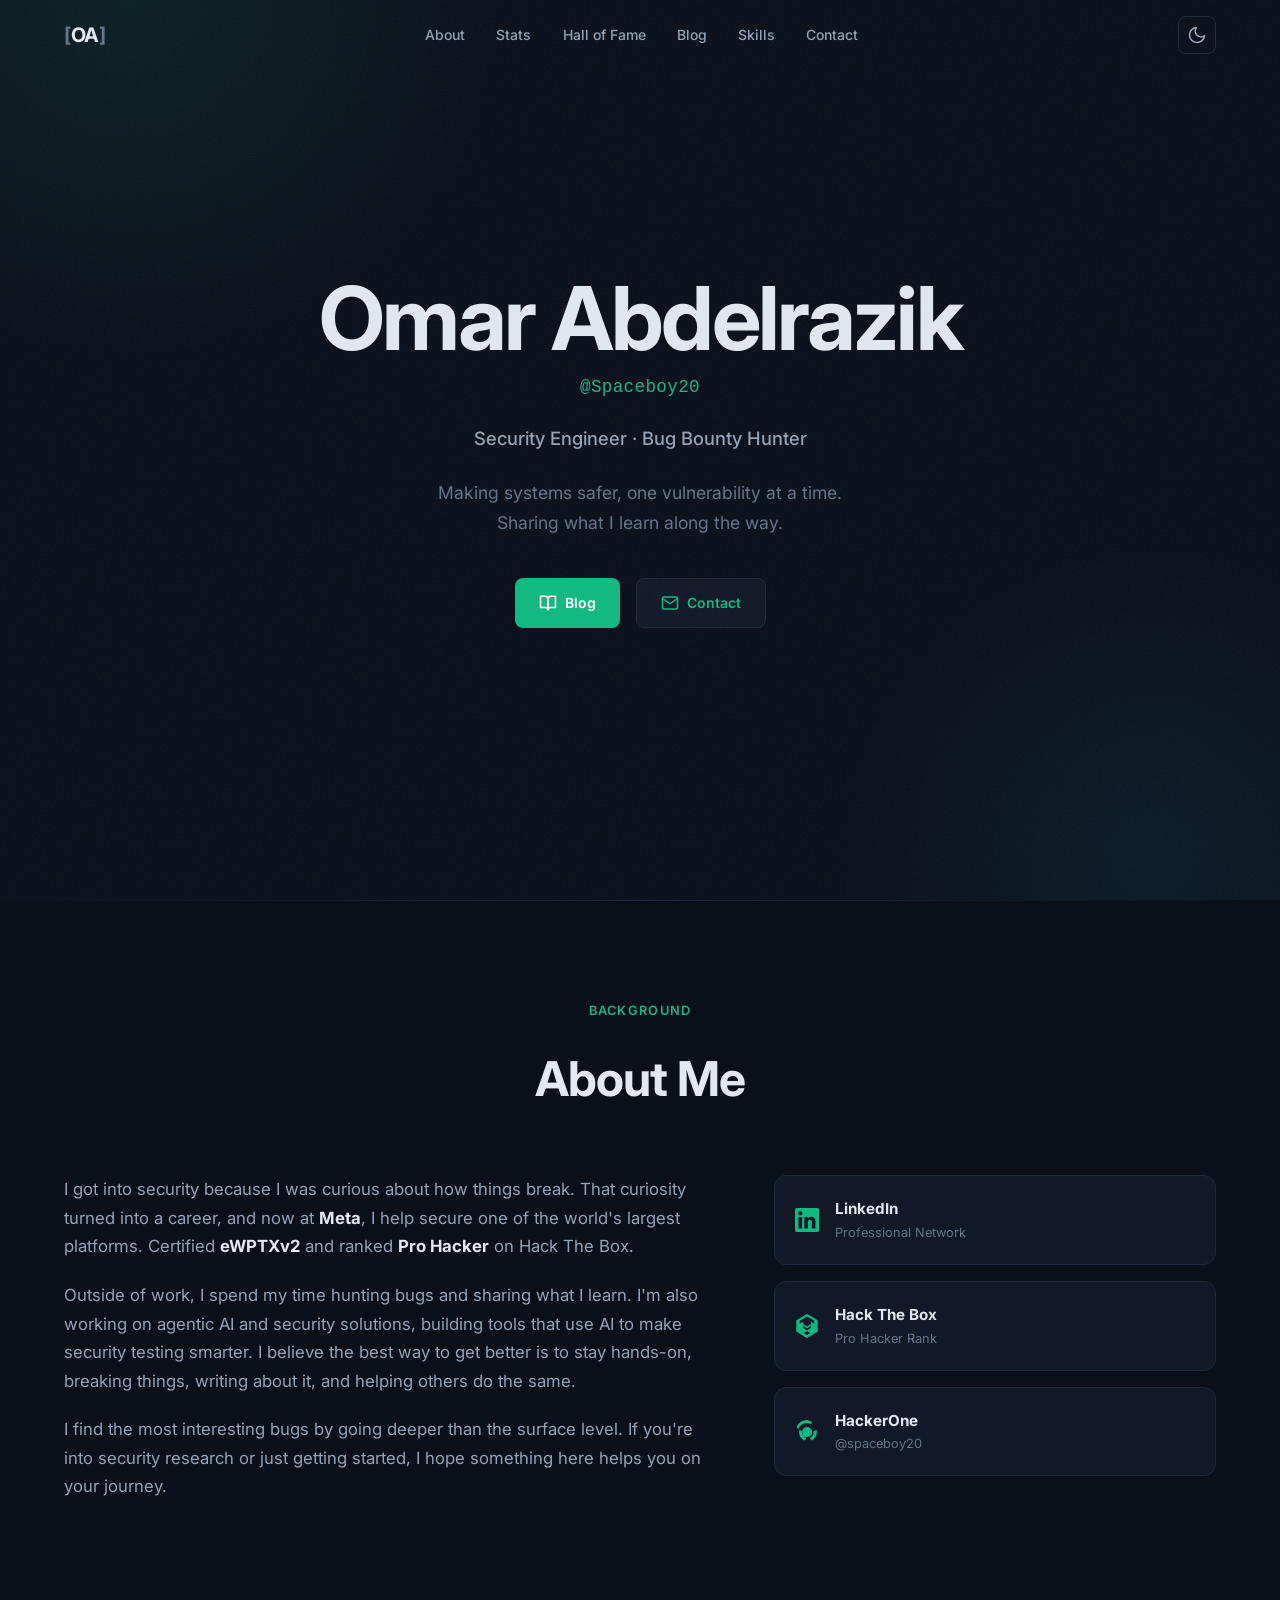
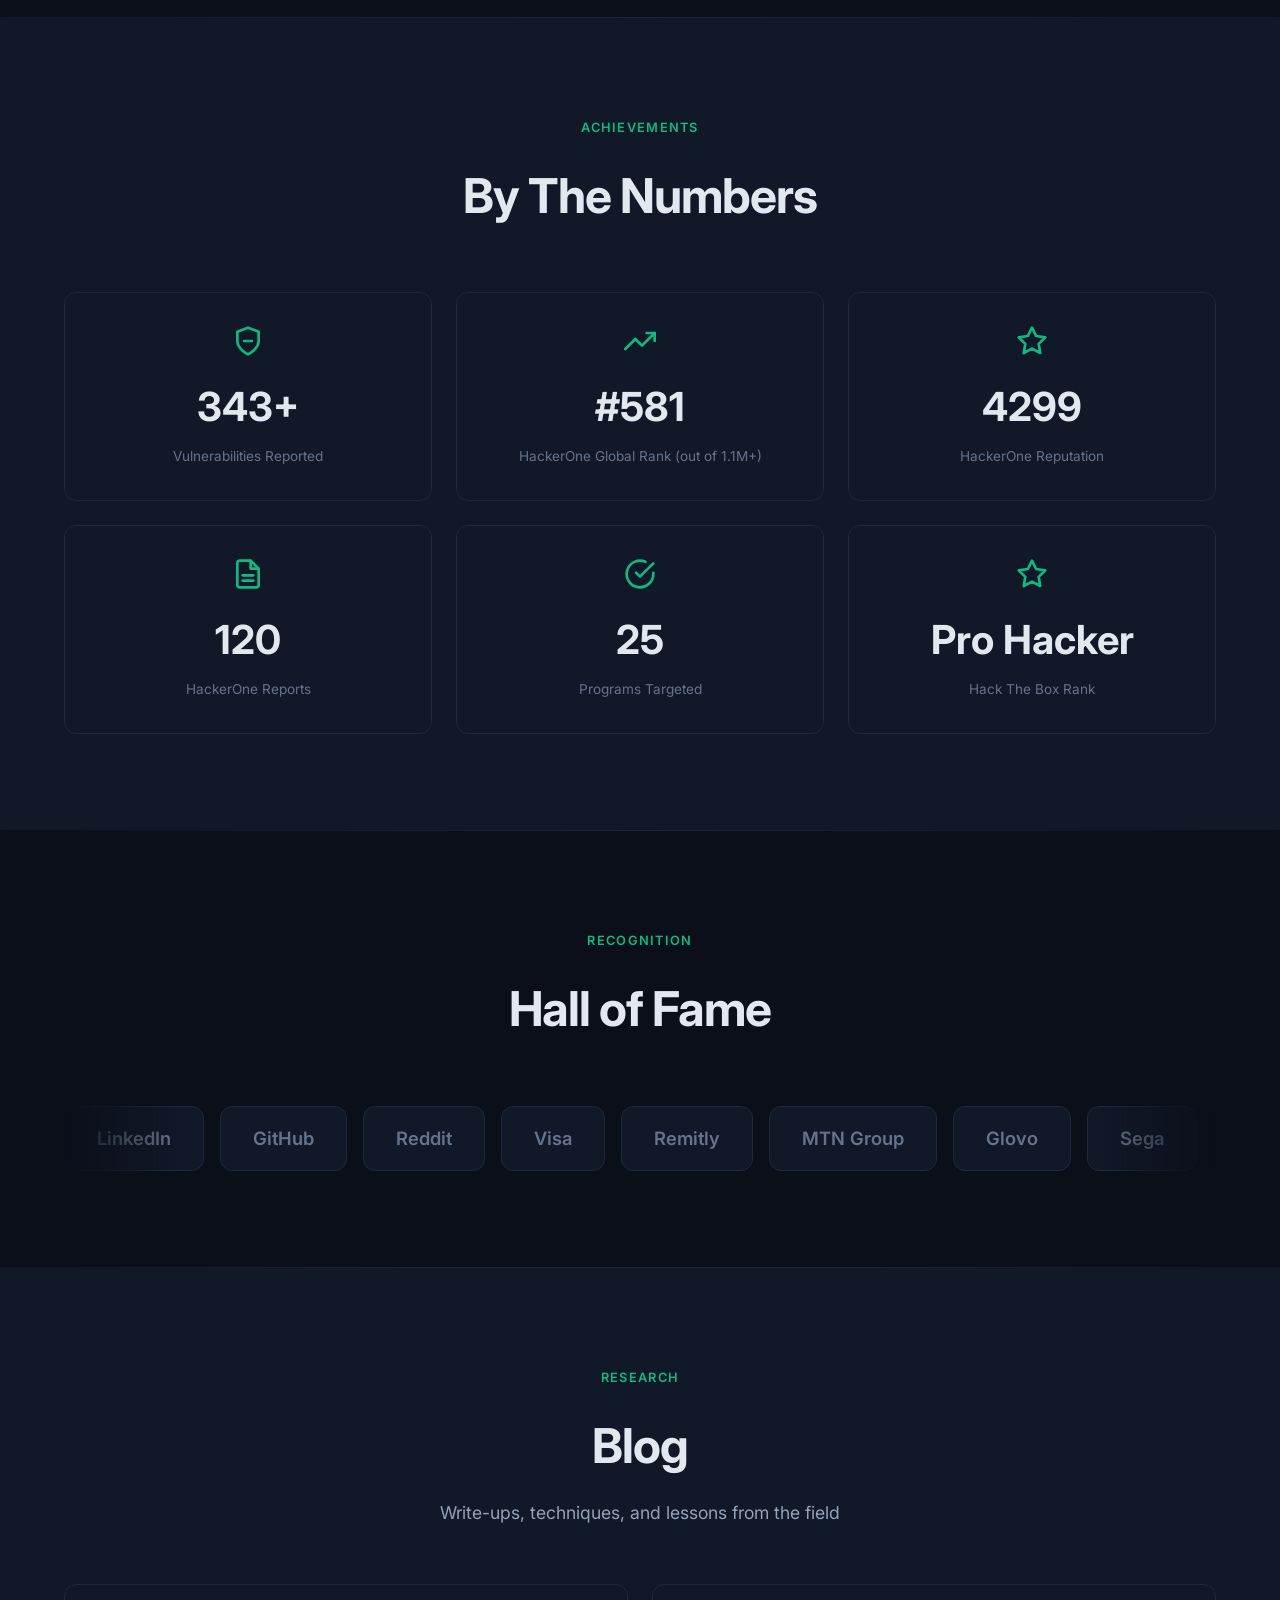
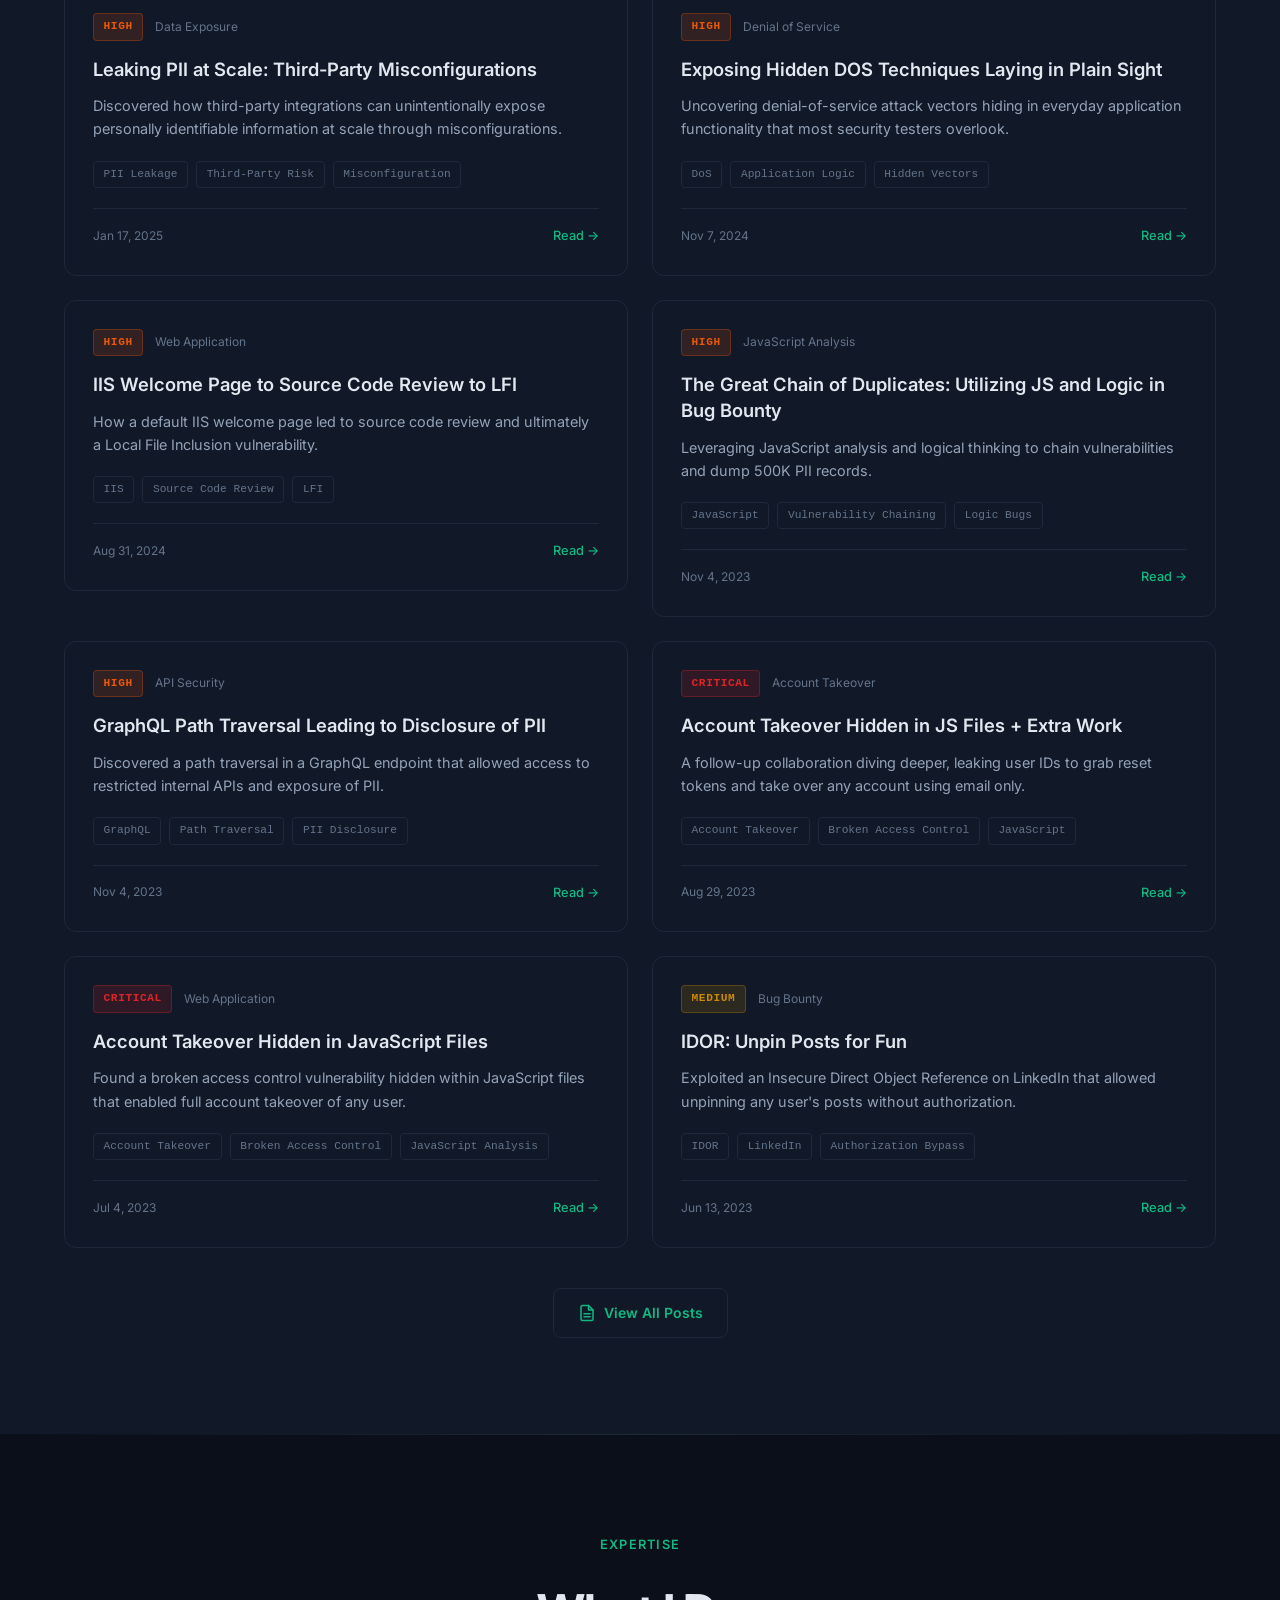
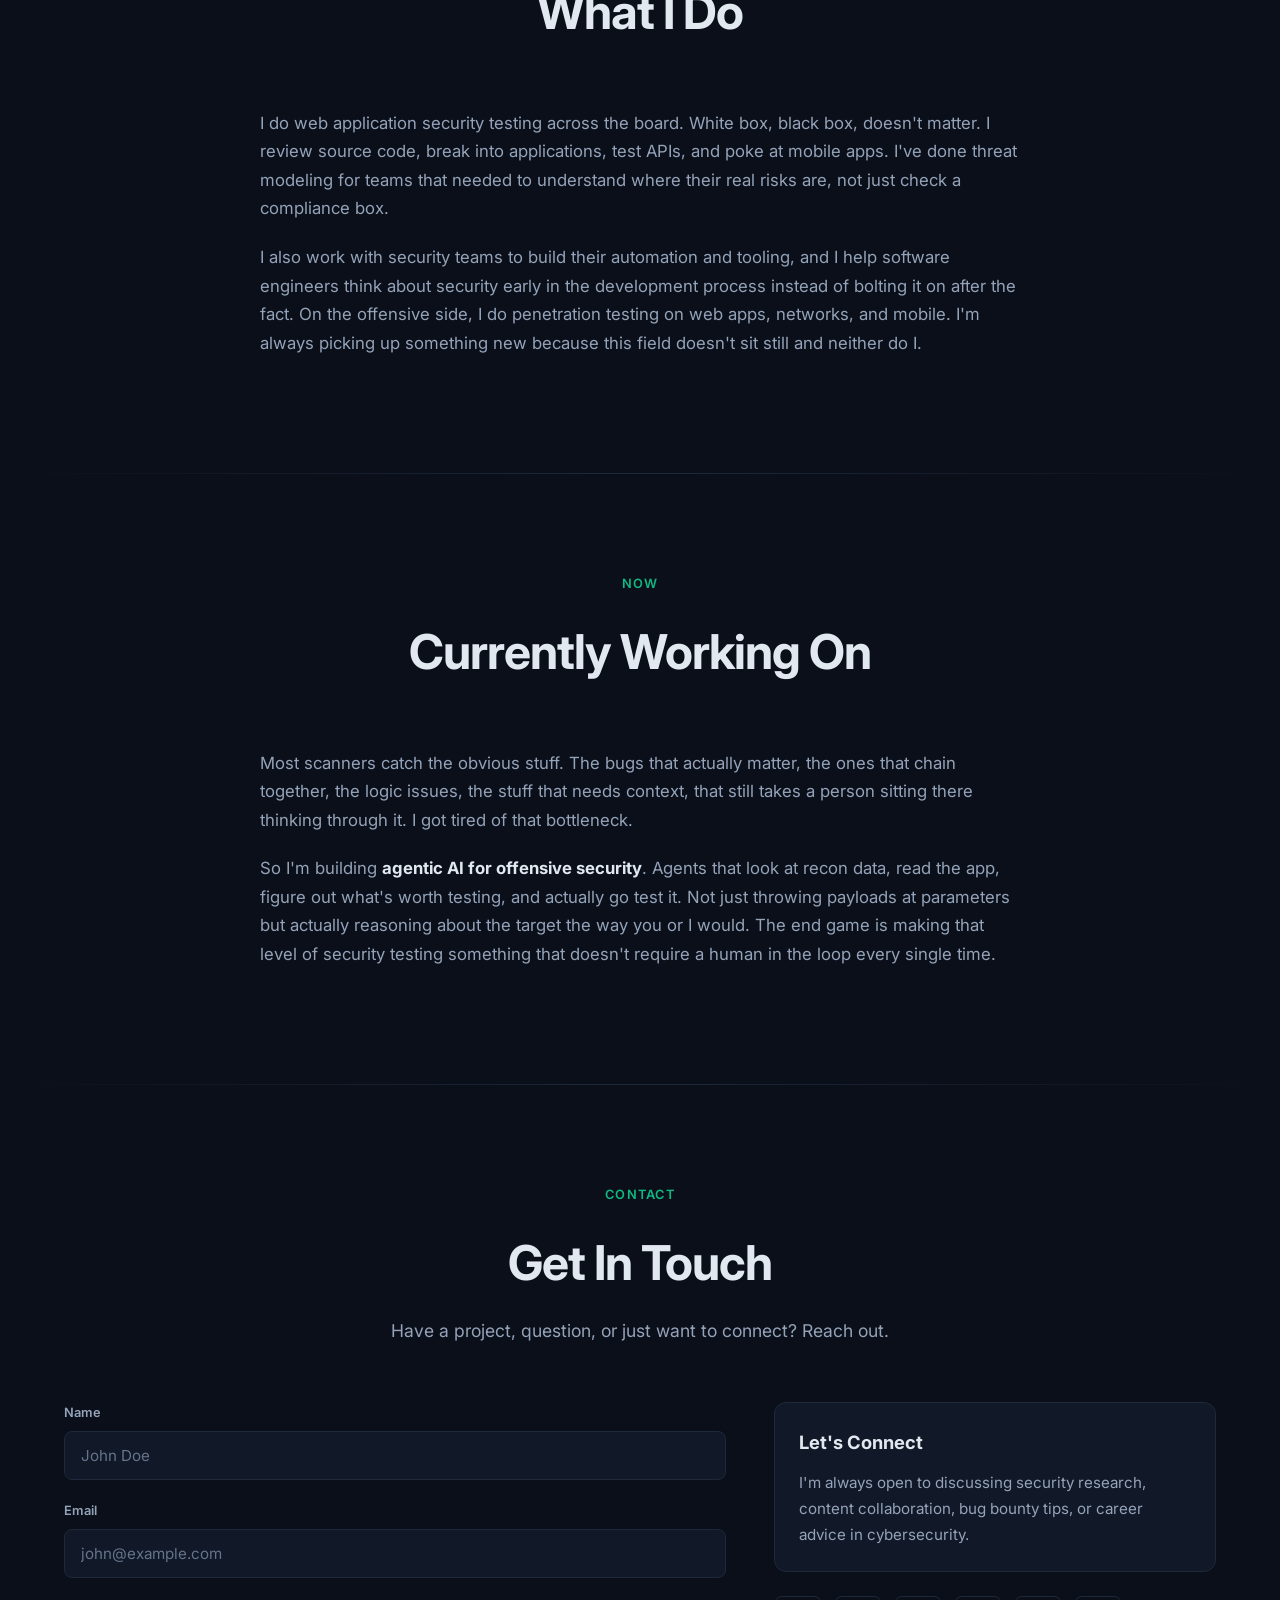
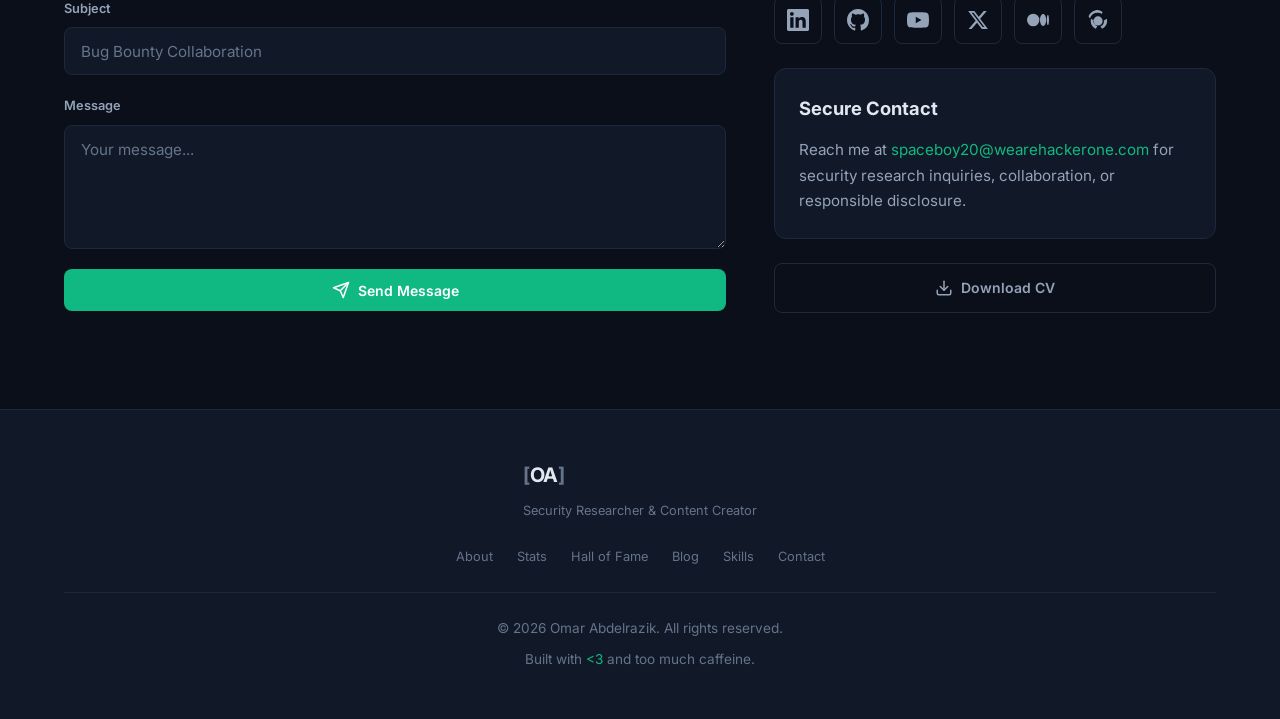
==== commit ae449afd: "Replace Hall of Fame grid with scrolling marquee, fix Visa logo Co-Authored-By: Claude Opus 4.6 <nor" ====
--- a/index.html
+++ b/index.html
@@ -181,66 +181,32 @@
         <span class="section__label">Recognition</span>
         <h2 class="section__title">Hall of Fame</h2>
       </div>
-      <div class="hall-of-fame__grid">
-        <div class="hall-of-fame__card reveal">
-          <div class="hall-of-fame__logo">
-            <svg xmlns="http://www.w3.org/2000/svg" width="48" height="48" viewBox="0 0 24 24" fill="currentColor"><path d="M20.447 20.452h-3.554v-5.569c0-1.328-.027-3.037-1.852-3.037-1.853 0-2.136 1.445-2.136 2.939v5.667H9.351V9h3.414v1.561h.046c.477-.9 1.637-1.85 3.37-1.85 3.601 0 4.267 2.37 4.267 5.455v6.286zM5.337 7.433c-1.144 0-2.063-.926-2.063-2.065 0-1.138.92-2.063 2.063-2.063 1.14 0 2.064.925 2.064 2.063 0 1.139-.925 2.065-2.064 2.065zm1.782 13.019H3.555V9h3.564v11.452zM22.225 0H1.771C.792 0 0 .774 0 1.729v20.542C0 23.227.792 24 1.771 24h20.451C23.2 24 24 23.227 24 22.271V1.729C24 .774 23.2 0 22.222 0h.003z"/></svg>
-          </div>
-          <h3 class="hall-of-fame__name">LinkedIn</h3>
-        </div>
-        <div class="hall-of-fame__card reveal">
-          <div class="hall-of-fame__logo">
-            <svg xmlns="http://www.w3.org/2000/svg" width="48" height="48" viewBox="0 0 24 24" fill="currentColor"><path d="M12 0C5.374 0 0 5.373 0 12c0 5.302 3.438 9.8 8.207 11.387.599.111.793-.261.793-.577v-2.234c-3.338.726-4.033-1.416-4.033-1.416-.546-1.387-1.333-1.756-1.333-1.756-1.089-.745.083-.729.083-.729 1.205.084 1.839 1.237 1.839 1.237 1.07 1.834 2.807 1.304 3.492.997.107-.775.418-1.305.762-1.604-2.665-.305-5.467-1.334-5.467-5.931 0-1.311.469-2.381 1.236-3.221-.124-.303-.535-1.524.117-3.176 0 0 1.008-.322 3.301 1.23A11.509 11.509 0 0 1 12 5.803c1.02.005 2.047.138 3.006.404 2.291-1.552 3.297-1.23 3.297-1.23.653 1.653.242 2.874.118 3.176.77.84 1.235 1.911 1.235 3.221 0 4.609-2.807 5.624-5.479 5.921.43.372.823 1.102.823 2.222v3.293c0 .319.192.694.801.576A12.01 12.01 0 0 0 24 12c0-6.627-5.373-12-12-12z"/></svg>
-          </div>
-          <h3 class="hall-of-fame__name">GitHub</h3>
-        </div>
-        <div class="hall-of-fame__card reveal">
-          <div class="hall-of-fame__logo">
-            <svg xmlns="http://www.w3.org/2000/svg" width="48" height="48" viewBox="0 0 24 24" fill="currentColor"><path d="M12 0A12 12 0 0 0 0 12a12 12 0 0 0 12 12 12 12 0 0 0 12-12A12 12 0 0 0 12 0zm5.01 4.744c.688 0 1.25.561 1.25 1.249a1.25 1.25 0 0 1-2.498.056l-2.597-.547-.8 3.747c1.824.07 3.48.632 4.674 1.488.308-.309.73-.491 1.207-.491.968 0 1.754.786 1.754 1.754 0 .716-.435 1.333-1.01 1.614a3.111 3.111 0 0 1 .042.52c0 2.694-3.13 4.87-7.004 4.87-3.874 0-7.004-2.176-7.004-4.87 0-.183.015-.366.043-.534A1.748 1.748 0 0 1 4.028 12c0-.968.786-1.754 1.754-1.754.463 0 .898.196 1.207.49 1.207-.883 2.878-1.43 4.744-1.487l.885-4.182a.342.342 0 0 1 .14-.197.35.35 0 0 1 .238-.042l2.906.617a1.214 1.214 0 0 1 1.108-.701zM9.25 12C8.561 12 8 12.562 8 13.25c0 .687.561 1.248 1.25 1.248.687 0 1.248-.561 1.248-1.249 0-.688-.561-1.249-1.249-1.249zm5.5 0c-.687 0-1.248.561-1.248 1.25 0 .687.561 1.248 1.249 1.248.688 0 1.249-.561 1.249-1.249 0-.687-.562-1.249-1.25-1.249zm-5.466 3.99a.327.327 0 0 0-.231.094.33.33 0 0 0 0 .463c.842.842 2.484.913 2.961.913.477 0 2.105-.056 2.961-.913a.361.361 0 0 0 .029-.463.33.33 0 0 0-.464 0c-.547.533-1.684.73-2.512.73-.828 0-1.979-.196-2.512-.73a.326.326 0 0 0-.232-.095z"/></svg>
-          </div>
-          <h3 class="hall-of-fame__name">Reddit</h3>
-        </div>
-        <div class="hall-of-fame__card reveal">
-          <div class="hall-of-fame__logo">
-            <svg xmlns="http://www.w3.org/2000/svg" width="80" height="26" viewBox="0 0 256 83" fill="currentColor"><path d="M132.397 0.891l-20.559 56.08h-13.438l-10.12-44.756c-0.613-2.432-1.149-3.319-3.014-4.345C101.579 5.584 95.447 3.438 90.1 2.089l0.307-1.198h21.678c2.764 0 5.247 1.839 5.879 5.024l5.366 28.497 13.263-33.521h13.804zM196.93 38.398c0.055-14.731-20.361-15.539-20.226-22.114c0.045-2.002 1.952-4.132 6.126-4.676c2.068-0.272 7.775-0.479 14.241 2.498l2.535-11.833C196.327 1.118 191.883 0 186.266 0c-12.992 0-22.131 6.903-22.201 16.791c-0.078 7.312 6.521 11.39 11.495 13.822c5.111 2.489 6.825 4.087 6.804 6.314c-0.038 3.41-4.076 4.916-7.849 4.973c-6.591 0.098-10.417-1.782-13.464-3.203l-2.377 11.104c3.062 1.41 8.716 2.639 14.574 2.699c13.808 0 22.842-6.82 22.682-17.102zM238.168 56.971h12.155L239.517 0.891h-11.229c-2.524 0-4.651 1.47-5.594 3.728l-19.718 53.352h13.795l2.741-7.585h16.856l1.8 7.585zm-14.656-17.987l6.915-19.072 3.981 19.072h-10.896zM105.489 0.891l-10.867 56.08H81.545L92.413 0.891h13.076z"/></svg>
-          </div>
-          <h3 class="hall-of-fame__name">Visa</h3>
-        </div>
-        <div class="hall-of-fame__card reveal">
-          <div class="hall-of-fame__logo">
-            <svg xmlns="http://www.w3.org/2000/svg" width="48" height="48" viewBox="0 0 24 24" fill="currentColor"><path d="M12 2C6.48 2 2 6.48 2 12s4.48 10 10 10 10-4.48 10-10S17.52 2 12 2zm-1 17.93c-3.95-.49-7-3.85-7-7.93 0-.62.08-1.21.21-1.79L9 15v1c0 1.1.9 2 2 2v1.93zm6.9-2.54c-.26-.81-1-1.39-1.9-1.39h-1v-3c0-.55-.45-1-1-1H8v-2h2c.55 0 1-.45 1-1V7h2c1.1 0 2-.9 2-2v-.41c2.93 1.19 5 4.06 5 7.41 0 2.08-.8 3.97-2.1 5.39z"/></svg>
-          </div>
-          <h3 class="hall-of-fame__name">Remitly</h3>
-        </div>
-        <div class="hall-of-fame__card reveal">
-          <div class="hall-of-fame__logo">
-            <svg xmlns="http://www.w3.org/2000/svg" width="48" height="48" viewBox="0 0 24 24" fill="currentColor"><path d="M12 2C6.48 2 2 6.48 2 12s4.48 10 10 10 10-4.48 10-10S17.52 2 12 2zm0 3c1.66 0 3 1.34 3 3s-1.34 3-3 3-3-1.34-3-3 1.34-3 3-3zm0 14.2c-2.5 0-4.71-1.28-6-3.22.03-1.99 4-3.08 6-3.08 1.99 0 5.97 1.09 6 3.08-1.29 1.94-3.5 3.22-6 3.22z"/></svg>
-          </div>
-          <h3 class="hall-of-fame__name">MTN Group</h3>
-        </div>
-        <div class="hall-of-fame__card reveal">
-          <div class="hall-of-fame__logo">
-            <svg xmlns="http://www.w3.org/2000/svg" width="48" height="48" viewBox="0 0 24 24" fill="currentColor"><path d="M17.5 2H6.5C5.12 2 4 3.12 4 4.5v15C4 20.88 5.12 22 6.5 22h11c1.38 0 2.5-1.12 2.5-2.5v-15C19 3.12 17.88 2 17.5 2zM12 6c1.66 0 3 1.34 3 3s-1.34 3-3 3-3-1.34-3-3 1.34-3 3-3zm6 14H6v-1c0-2 4-3.1 6-3.1s6 1.1 6 3.1v1z"/></svg>
-          </div>
-          <h3 class="hall-of-fame__name">Glovo</h3>
-        </div>
-        <div class="hall-of-fame__card reveal">
-          <div class="hall-of-fame__logo">
-            <svg xmlns="http://www.w3.org/2000/svg" width="48" height="48" viewBox="0 0 24 24" fill="currentColor"><path d="M21 3H3c-1.1 0-2 .9-2 2v14c0 1.1.9 2 2 2h18c1.1 0 2-.9 2-2V5c0-1.1-.9-2-2-2zm-9 8c-1.66 0-3-1.34-3-3s1.34-3 3-3 3 1.34 3 3-1.34 3-3 3zm6 8H6v-1c0-2 4-3.1 6-3.1s6 1.1 6 3.1v1z"/></svg>
-          </div>
-          <h3 class="hall-of-fame__name">Sega</h3>
-        </div>
-        <div class="hall-of-fame__card reveal">
-          <div class="hall-of-fame__logo">
-            <svg xmlns="http://www.w3.org/2000/svg" width="48" height="48" viewBox="0 0 24 24" fill="currentColor"><path d="M18.06 22.99h1.66c.84 0 1.53-.64 1.63-1.46L23 5.05h-5V1h-1.97v4.05h-4.97l.3 2.34c1.71.47 3.31 1.32 4.27 2.26 1.44 1.42 2.43 2.89 2.43 5.29v8.05zM1 21.99V21h15.03v.99c0 .55-.45 1-1.01 1H2.01c-.56 0-1.01-.45-1.01-1zm15.03-7c0-4-7-4-15.03-4v-2c8.03 0 17.03 0 17.03 6v8H1v-2h15.03v-6z"/></svg>
-          </div>
-          <h3 class="hall-of-fame__name">Domino's</h3>
-        </div>
-        <div class="hall-of-fame__card reveal">
-          <div class="hall-of-fame__logo">
-            <svg xmlns="http://www.w3.org/2000/svg" width="48" height="48" viewBox="0 0 24 24" fill="currentColor"><path d="M20 4H4c-1.1 0-2 .9-2 2v12c0 1.1.9 2 2 2h16c1.1 0 2-.9 2-2V6c0-1.1-.9-2-2-2zm0 14H4V6h16v12zM6 10h2v2H6zm0 4h8v2H6zm10 0h2v2h-2zm-6-4h8v2h-2z"/></svg>
-          </div>
-          <h3 class="hall-of-fame__name">Shutterfly</h3>
+      <div class="marquee reveal">
+        <div class="marquee__track">
+          <div class="marquee__items">
+            <span class="marquee__item">LinkedIn</span>
+            <span class="marquee__item">GitHub</span>
+            <span class="marquee__item">Reddit</span>
+            <span class="marquee__item">Visa</span>
+            <span class="marquee__item">Remitly</span>
+            <span class="marquee__item">MTN Group</span>
+            <span class="marquee__item">Glovo</span>
+            <span class="marquee__item">Sega</span>
+            <span class="marquee__item">Domino's</span>
+            <span class="marquee__item">Shutterfly</span>
+          </div>
+          <div class="marquee__items" aria-hidden="true">
+            <span class="marquee__item">LinkedIn</span>
+            <span class="marquee__item">GitHub</span>
+            <span class="marquee__item">Reddit</span>
+            <span class="marquee__item">Visa</span>
+            <span class="marquee__item">Remitly</span>
+            <span class="marquee__item">MTN Group</span>
+            <span class="marquee__item">Glovo</span>
+            <span class="marquee__item">Sega</span>
+            <span class="marquee__item">Domino's</span>
+            <span class="marquee__item">Shutterfly</span>
+          </div>
         </div>
       </div>
     </div>
--- a/css/style.css
+++ b/css/style.css
@@ -685,53 +685,51 @@
 /* ============================================
    HALL OF FAME
    ============================================ */
-.hall-of-fame__grid {
-  display: grid;
-  grid-template-columns: repeat(auto-fill, minmax(180px, 1fr));
-  gap: 1.5rem;
-}
-
-.hall-of-fame__card {
-  text-align: center;
-  padding: 2rem 1rem;
+.marquee {
+  overflow: hidden;
+  position: relative;
+  mask-image: linear-gradient(90deg, transparent, #000 10%, #000 90%, transparent);
+  -webkit-mask-image: linear-gradient(90deg, transparent, #000 10%, #000 90%, transparent);
+}
+
+.marquee__track {
+  display: flex;
+  width: max-content;
+  animation: marquee-scroll 25s linear infinite;
+}
+
+.marquee__track:hover {
+  animation-play-state: paused;
+}
+
+.marquee__items {
+  display: flex;
+  gap: 1rem;
+  padding-right: 1rem;
+}
+
+.marquee__item {
+  flex-shrink: 0;
+  font-size: 1.15rem;
+  font-weight: 600;
+  color: var(--text-muted);
+  padding: 1rem 2rem;
   background: var(--bg-card);
   border: 1px solid var(--border-color);
   border-radius: var(--border-radius);
   transition: all var(--transition-base);
-}
-
-.hall-of-fame__card:hover {
+  cursor: default;
+  white-space: nowrap;
+}
+
+.marquee__item:hover {
+  color: var(--accent-primary);
   border-color: var(--border-hover);
-  transform: translateY(-4px);
-  box-shadow: var(--shadow-md), 0 0 20px var(--card-glow, rgba(37, 99, 235, 0.08));
-}
-
-[data-theme="dark"] .hall-of-fame__card:hover {
-  --card-glow: rgba(16, 185, 129, 0.1);
-}
-
-.hall-of-fame__logo {
-  display: flex;
-  justify-content: center;
-  margin-bottom: 1rem;
-  color: var(--text-muted);
-  transition: color var(--transition-base);
-}
-
-.hall-of-fame__card:hover .hall-of-fame__logo {
-  color: var(--accent-primary);
-}
-
-.hall-of-fame__name {
-  font-size: 1.1rem;
-  font-weight: 600;
-  margin-bottom: 0.5rem;
-}
-
-.hall-of-fame__desc {
-  font-size: 0.78rem;
-  color: var(--text-muted);
-  line-height: 1.5;
+}
+
+@keyframes marquee-scroll {
+  0% { transform: translateX(0); }
+  100% { transform: translateX(-50%); }
 }
 
 /* ============================================
@@ -1324,9 +1322,6 @@
 
 /* Tablet */
 @media (max-width: 1024px) {
-  .hall-of-fame__grid {
-    grid-template-columns: repeat(3, 1fr);
-  }
 
   .stats__grid {
     grid-template-columns: repeat(2, 1fr);
@@ -1381,9 +1376,7 @@
     grid-template-columns: 1fr;
   }
 
-  .hall-of-fame__grid {
-    grid-template-columns: repeat(2, 1fr);
-  }
+
 
   .writeups__grid {
     grid-template-columns: 1fr;
@@ -1409,9 +1402,7 @@
 }
 
 @media (max-width: 480px) {
-  .hall-of-fame__grid {
-    grid-template-columns: repeat(2, 1fr);
-  }
+
 
   .stats__grid {
     grid-template-columns: 1fr;
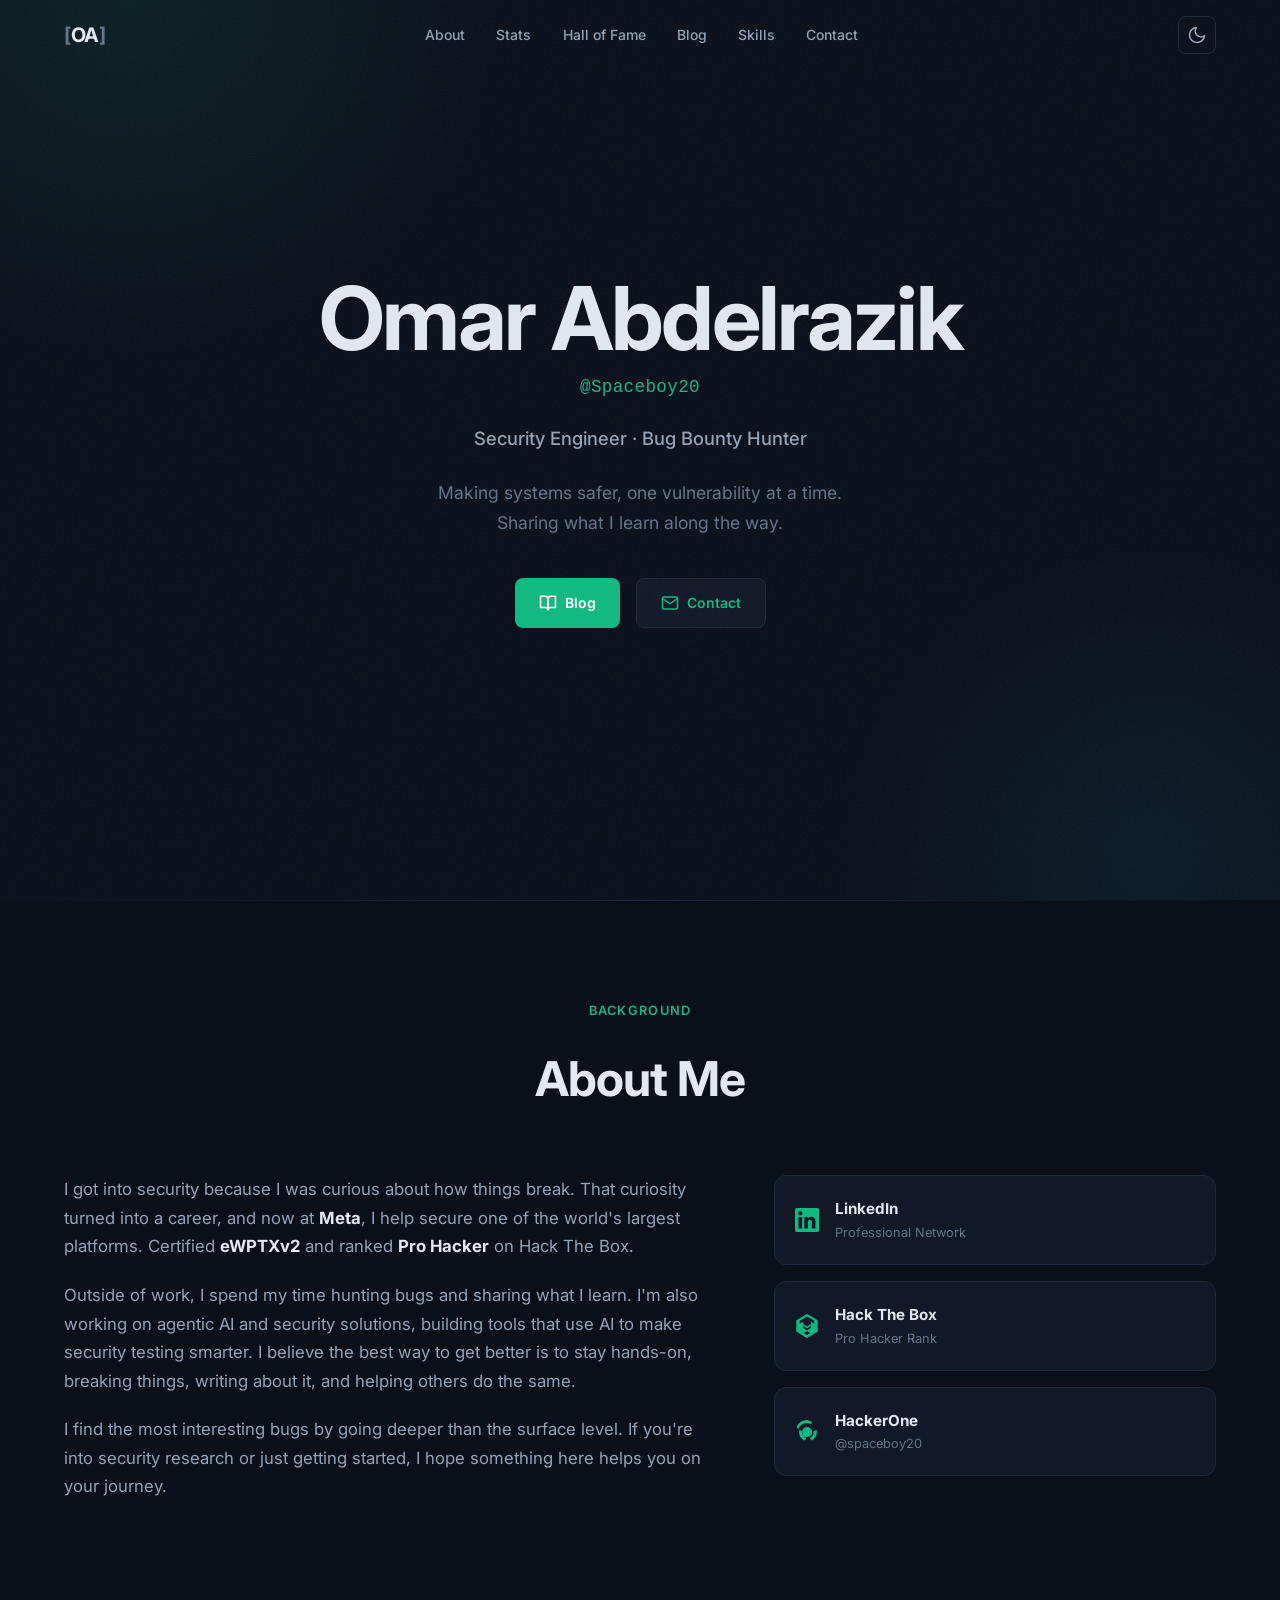
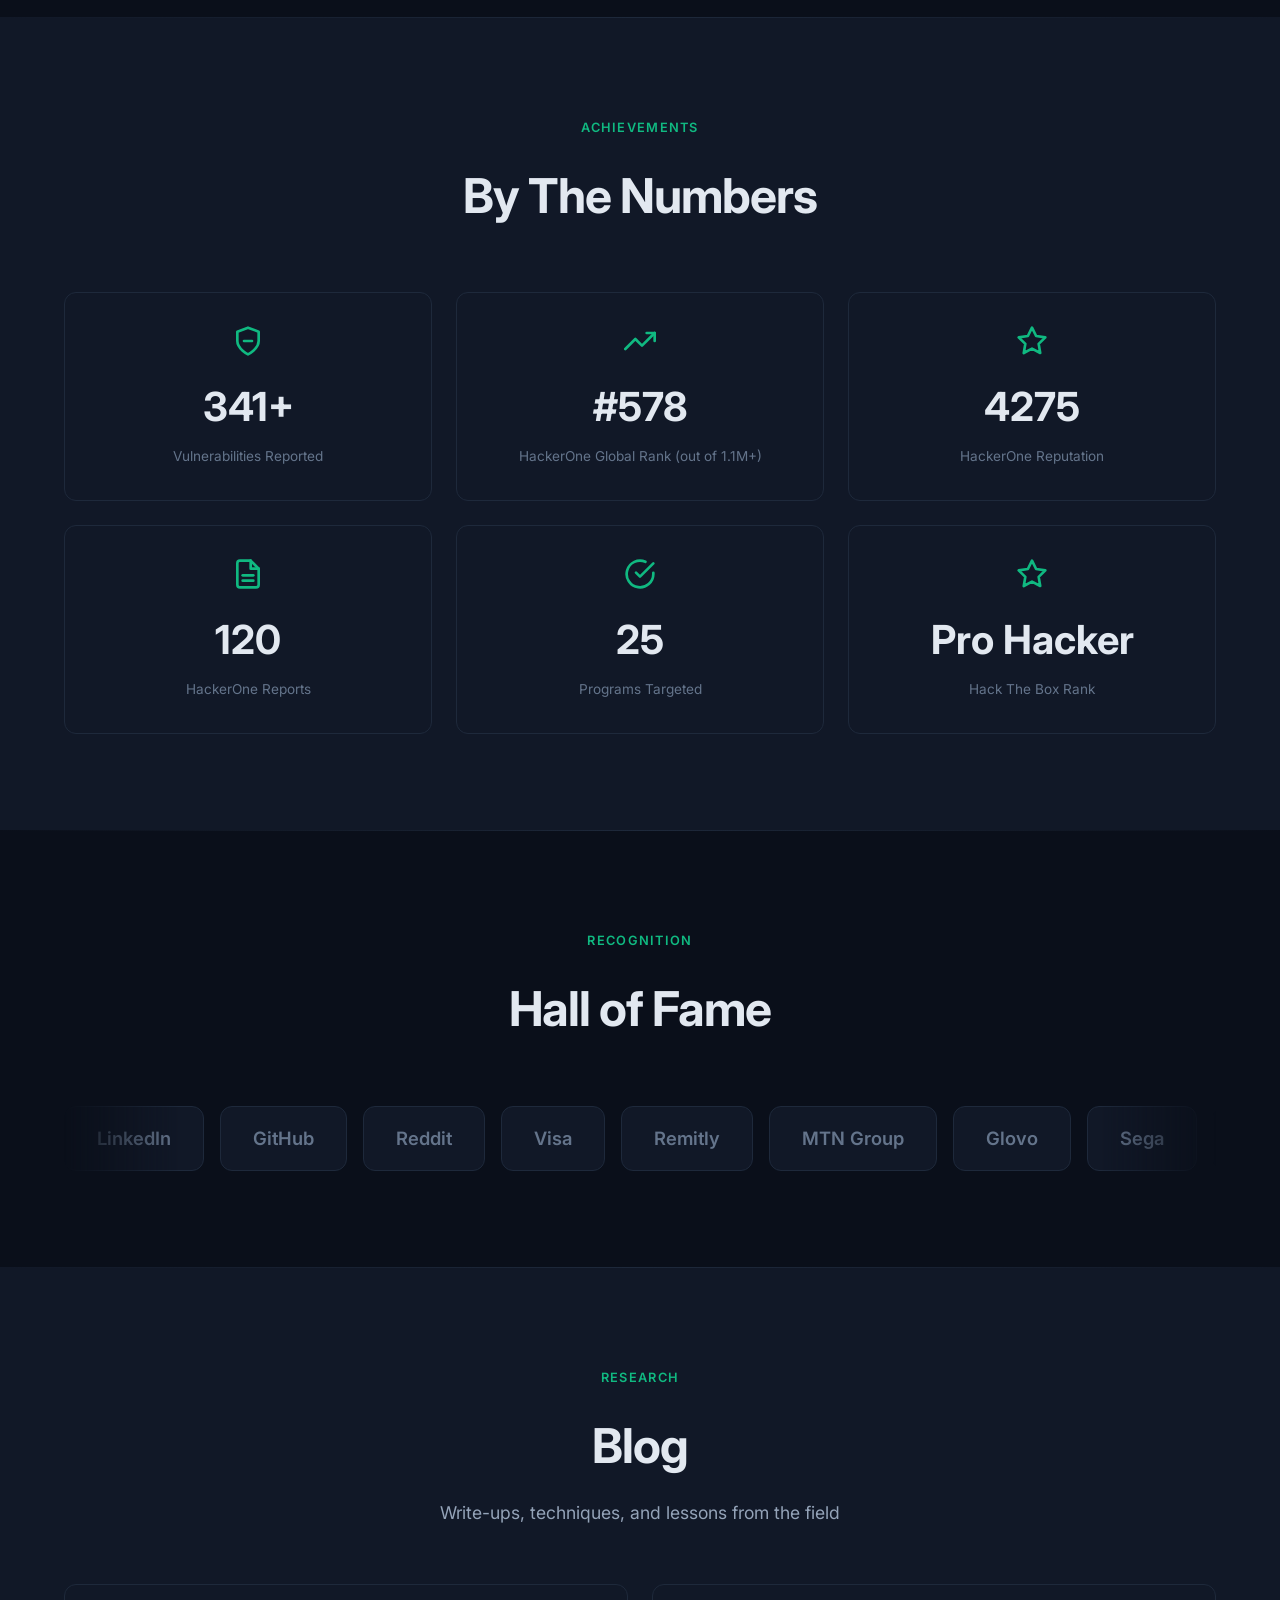
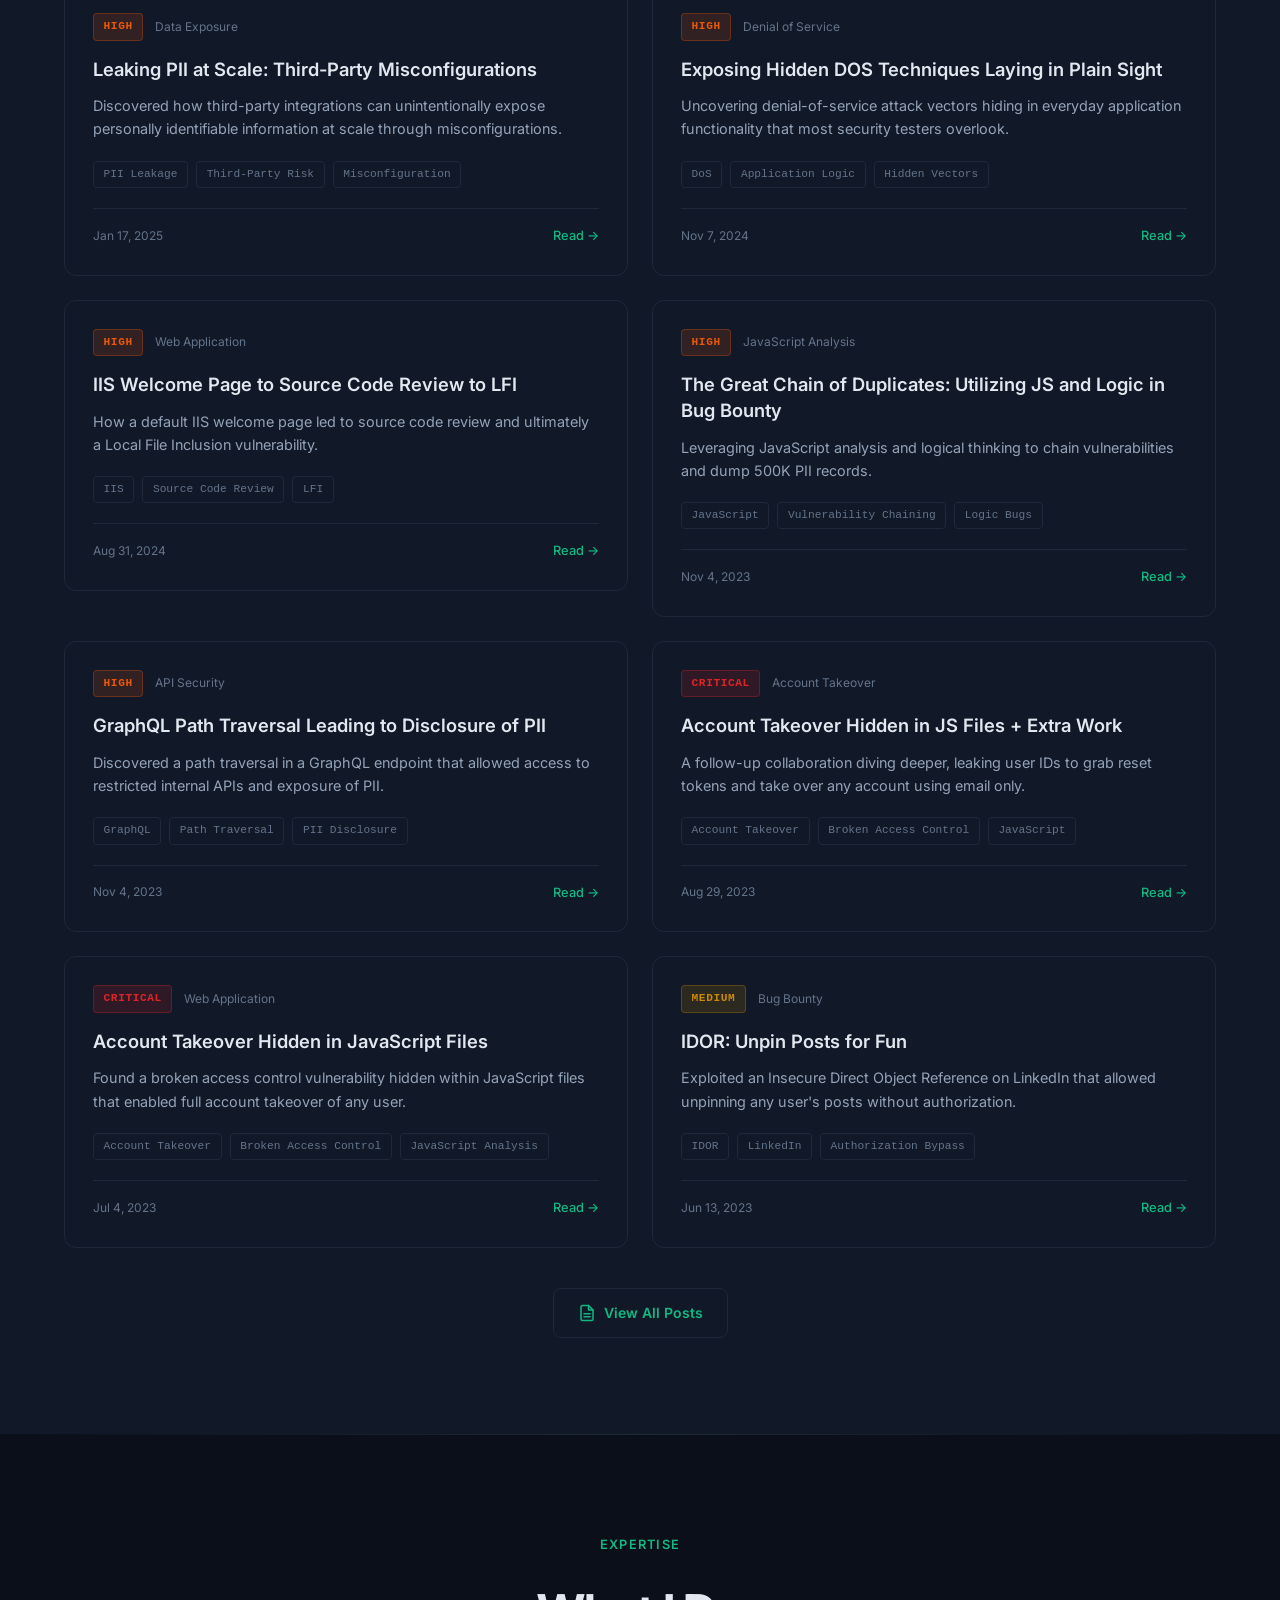
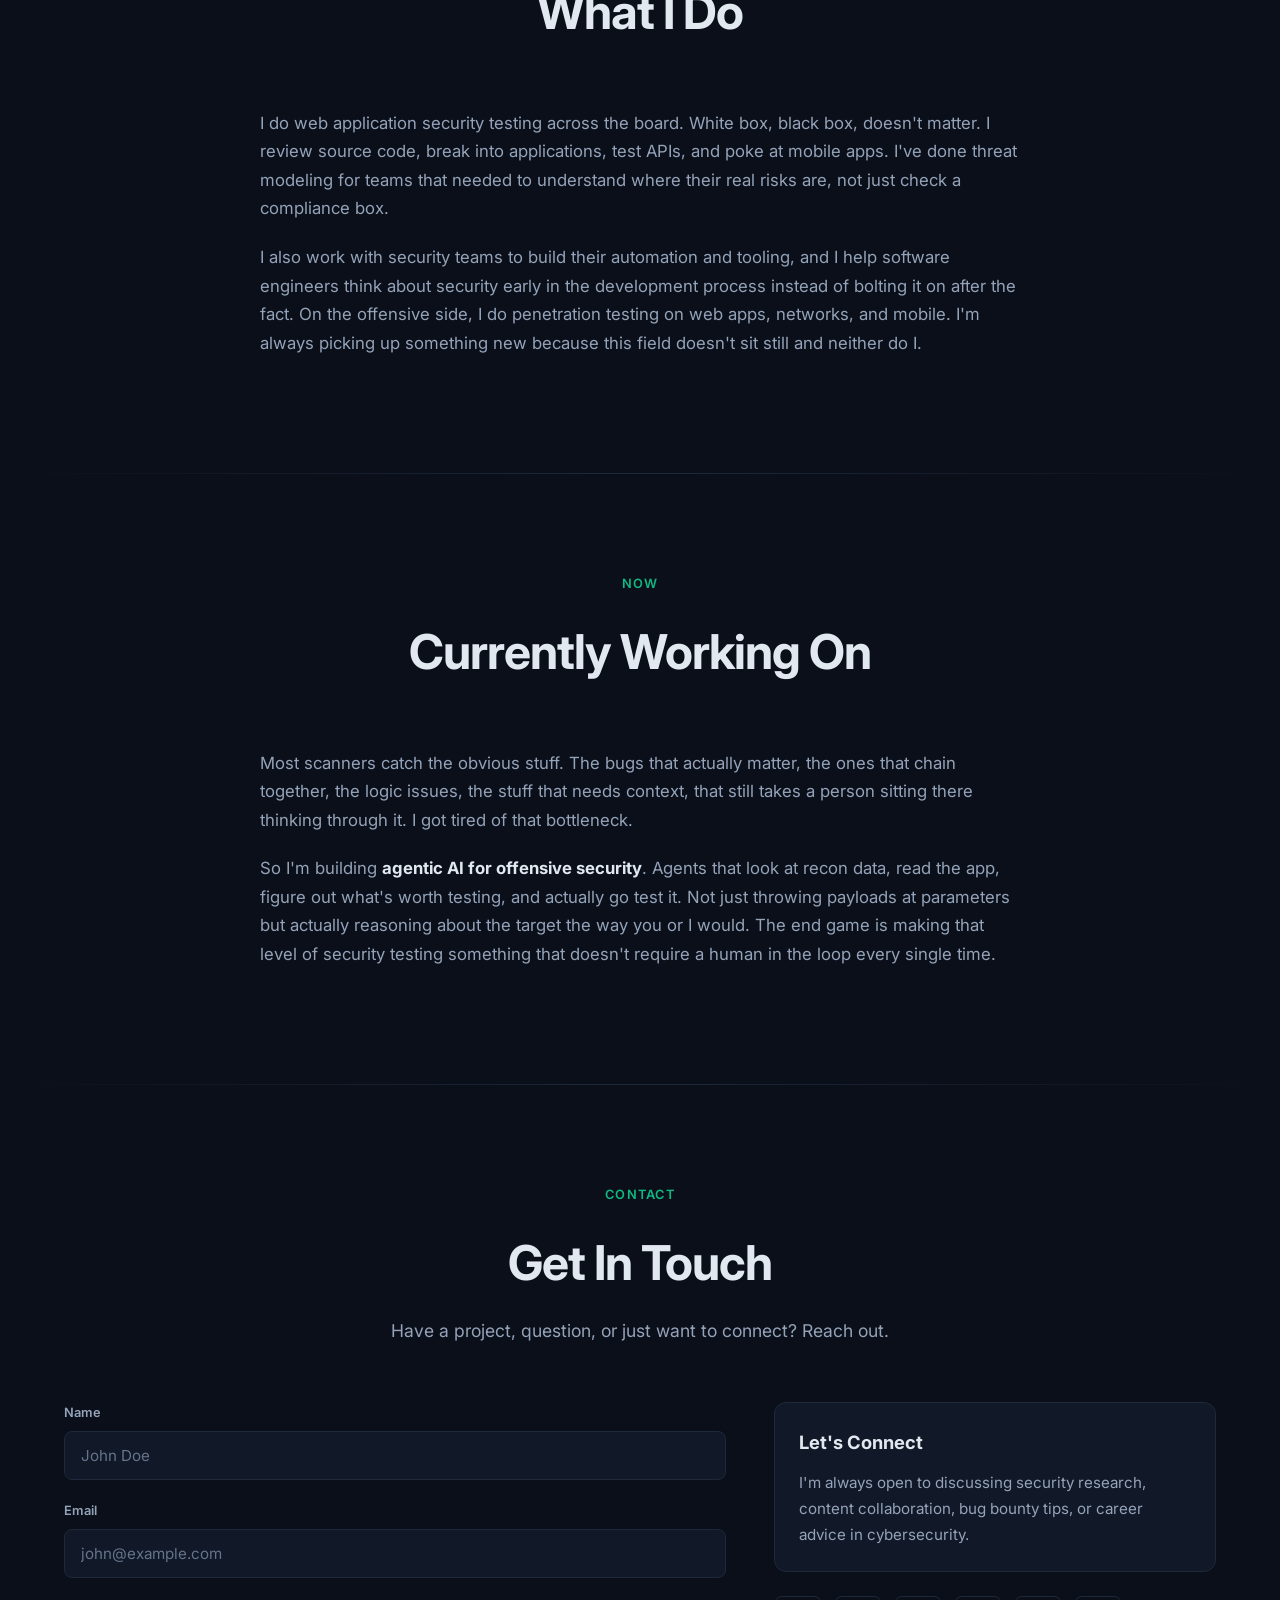
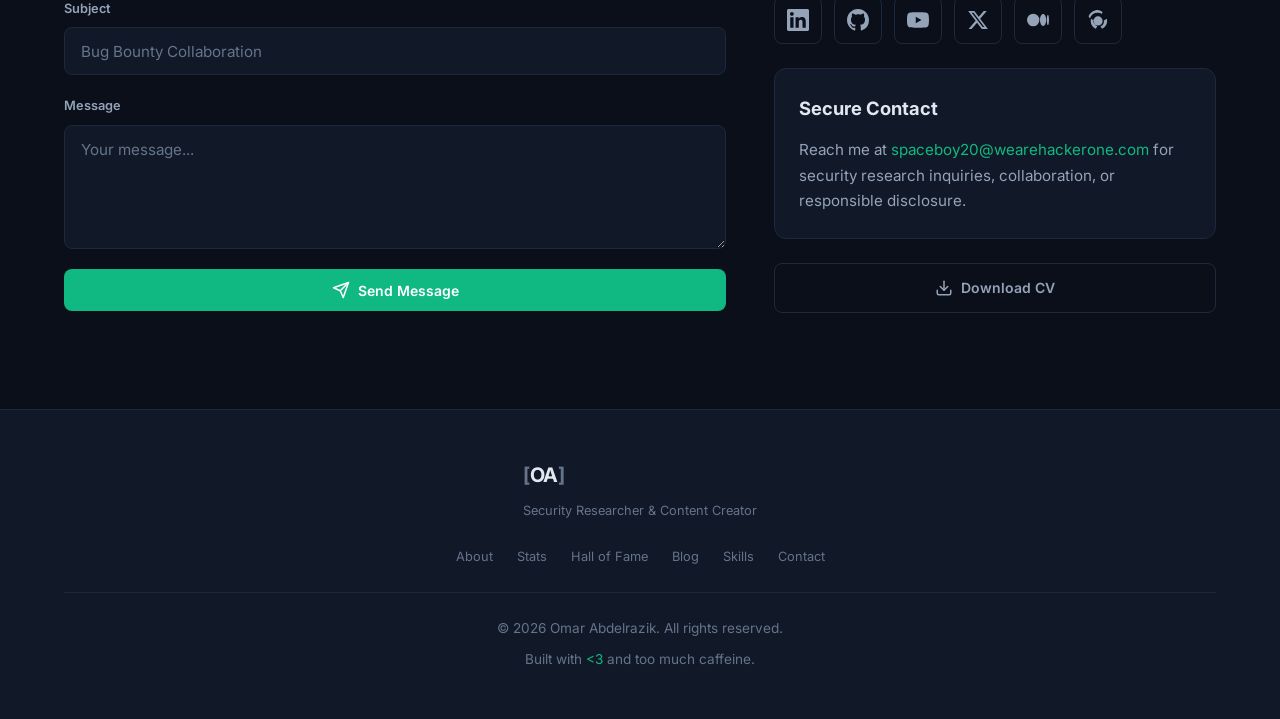
==== commit 113c9b97: "Wire up contact form with Formsubmit.co for real email delivery Co-Authored-By: Claude Opus 4.6 <nor" ====
--- a/index.html
+++ b/index.html
@@ -424,7 +424,11 @@
         <p class="section__subtitle">Have a project, question, or just want to connect? Reach out.</p>
       </div>
       <div class="contact__grid">
-        <form class="contact__form reveal" id="contact-form" action="#" method="POST">
+        <form class="contact__form reveal" id="contact-form" action="https://formsubmit.co/spaceboy20@wearehackerone.com" method="POST">
+          <input type="hidden" name="_subject" value="New message from portfolio">
+          <input type="hidden" name="_captcha" value="false">
+          <input type="hidden" name="_next" value="https://parsiannight.github.io/?sent=true">
+          <input type="text" name="_honey" style="display:none">
           <div class="form-group">
             <label for="name" class="form-label">Name</label>
             <input type="text" id="name" name="name" class="form-input" placeholder="John Doe" required autocomplete="name">
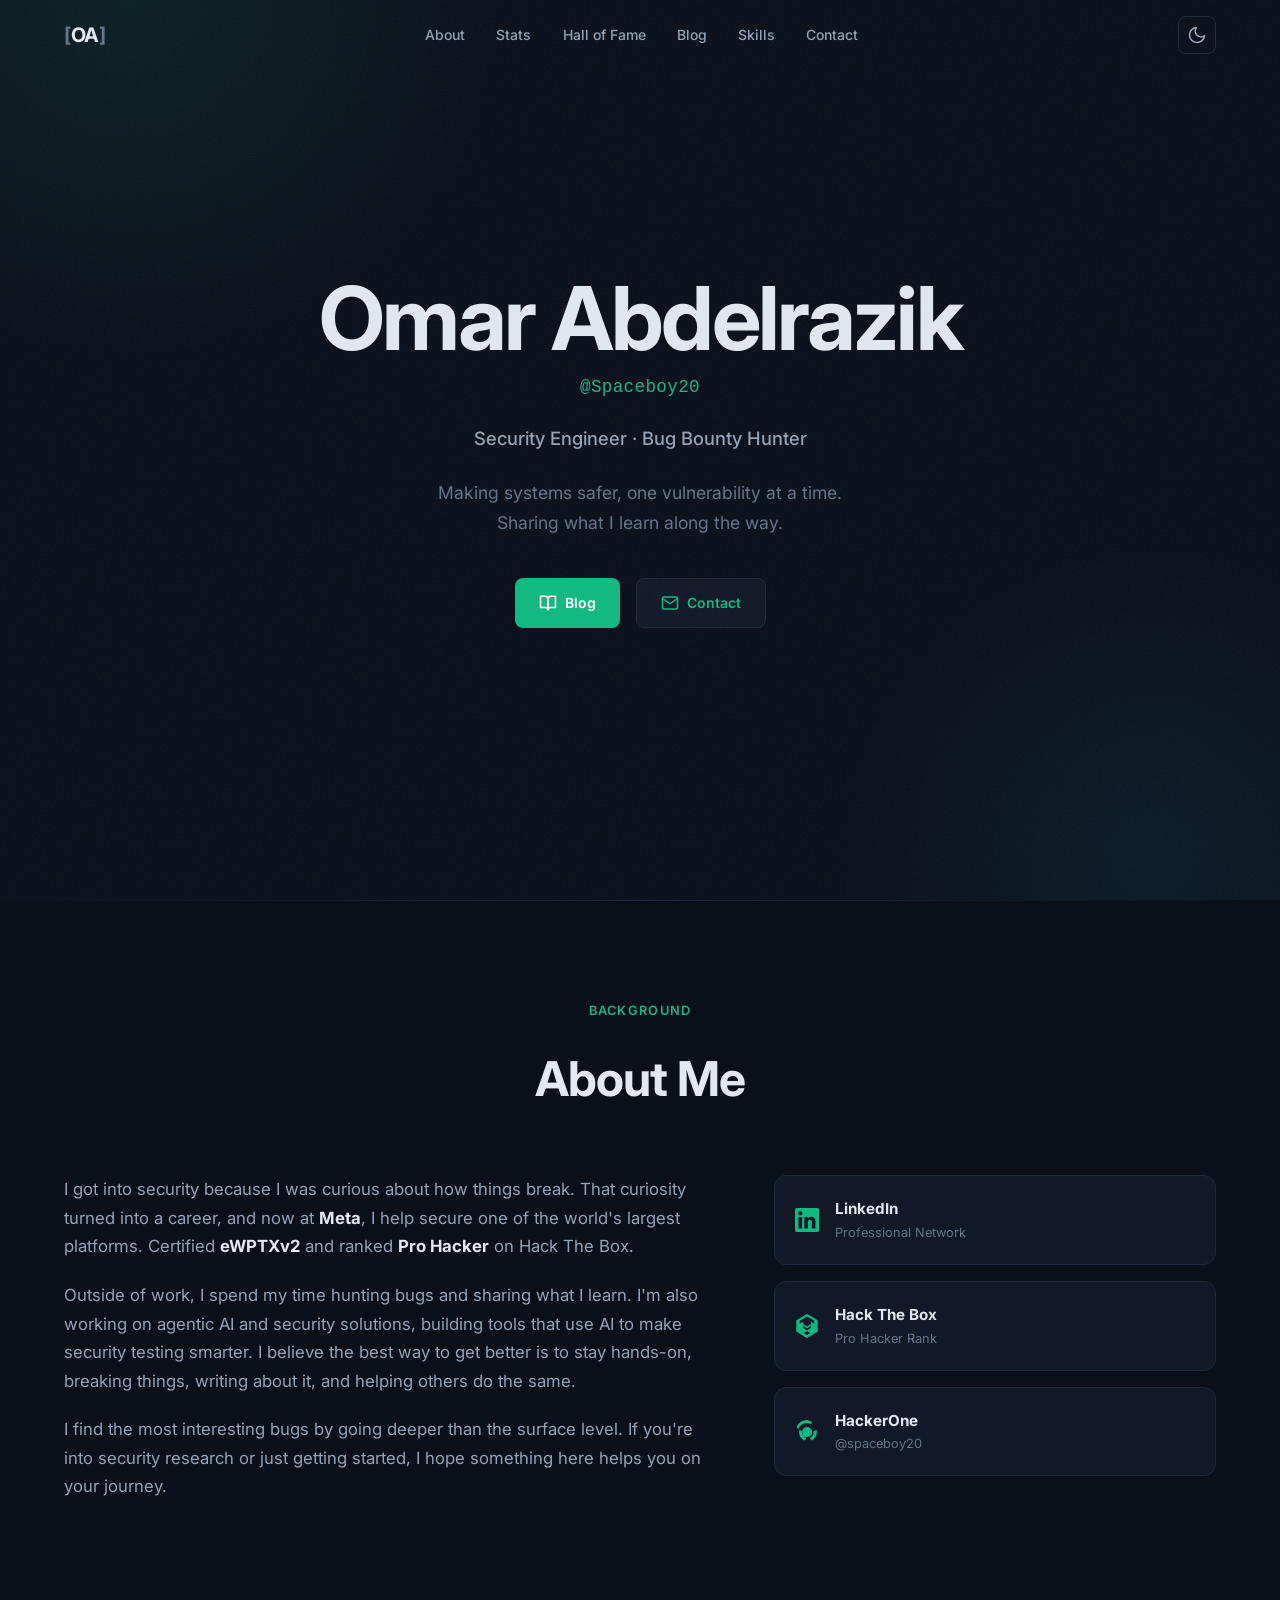
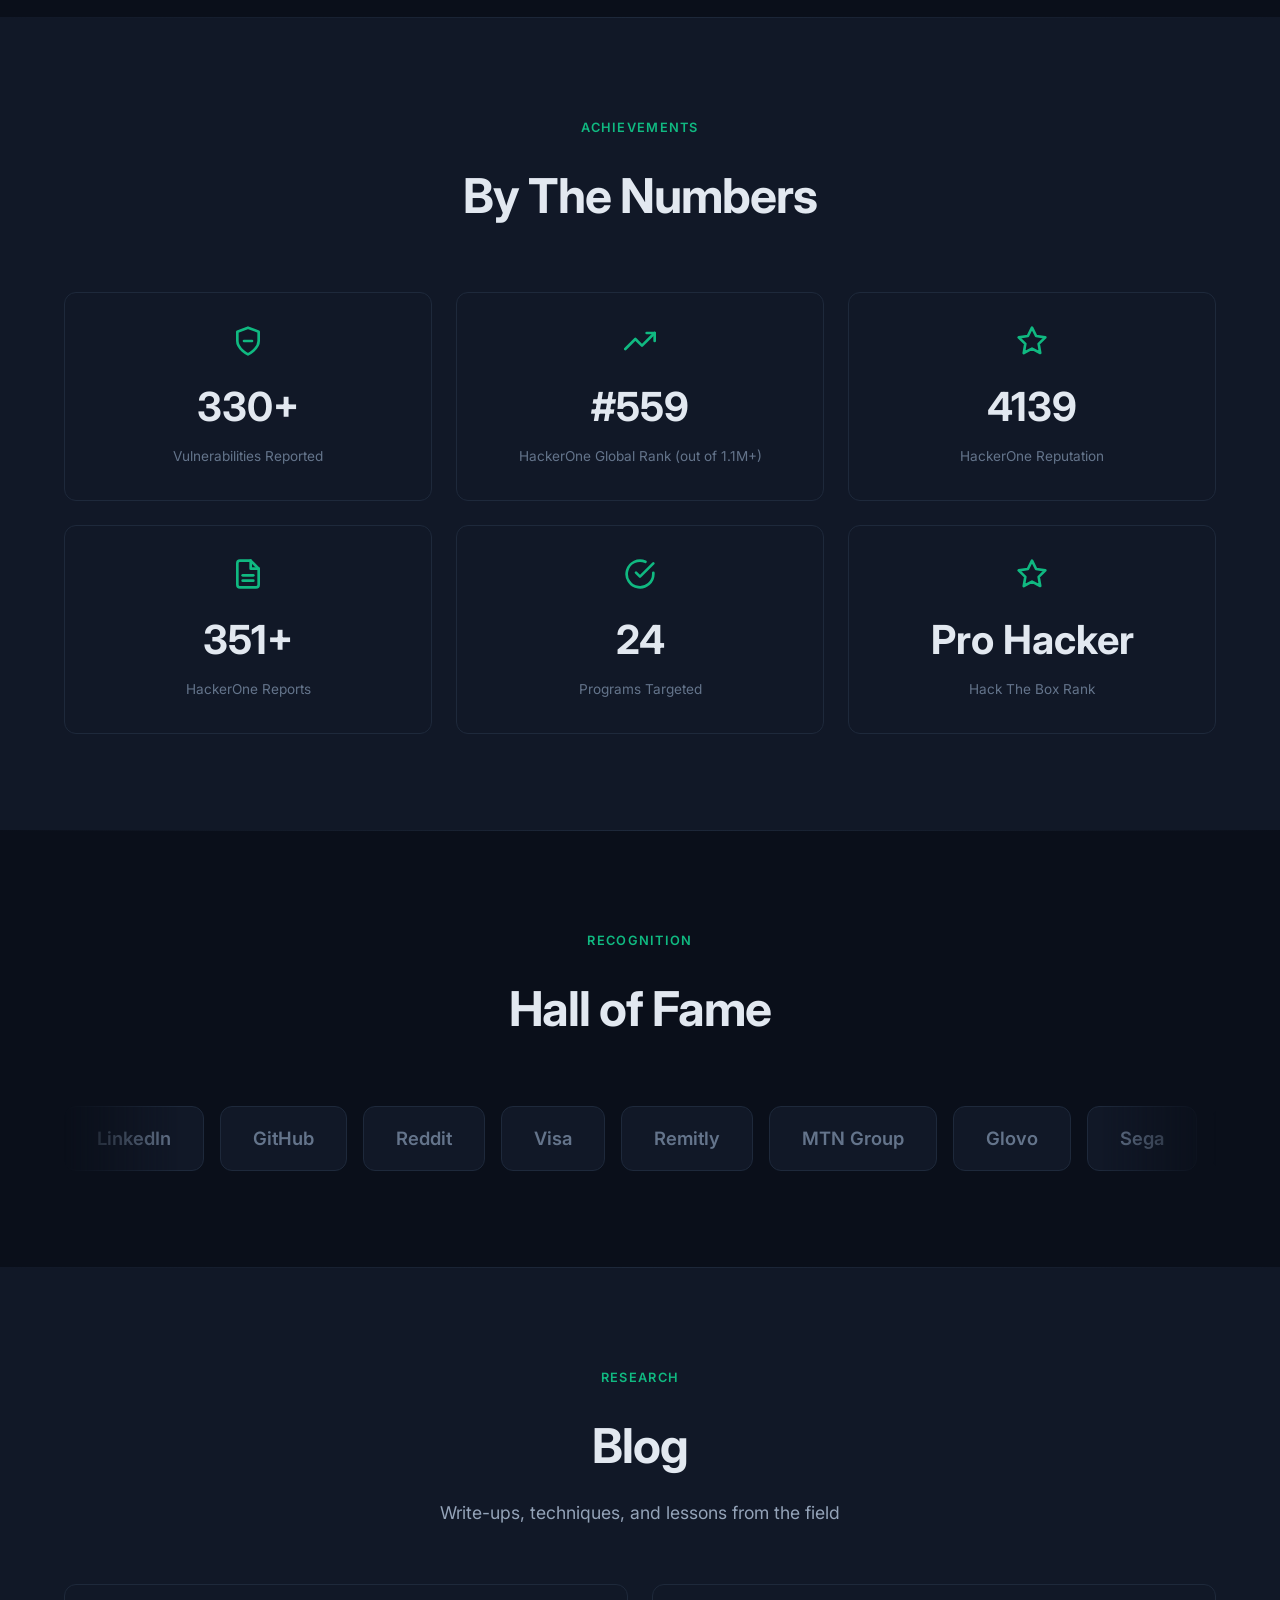
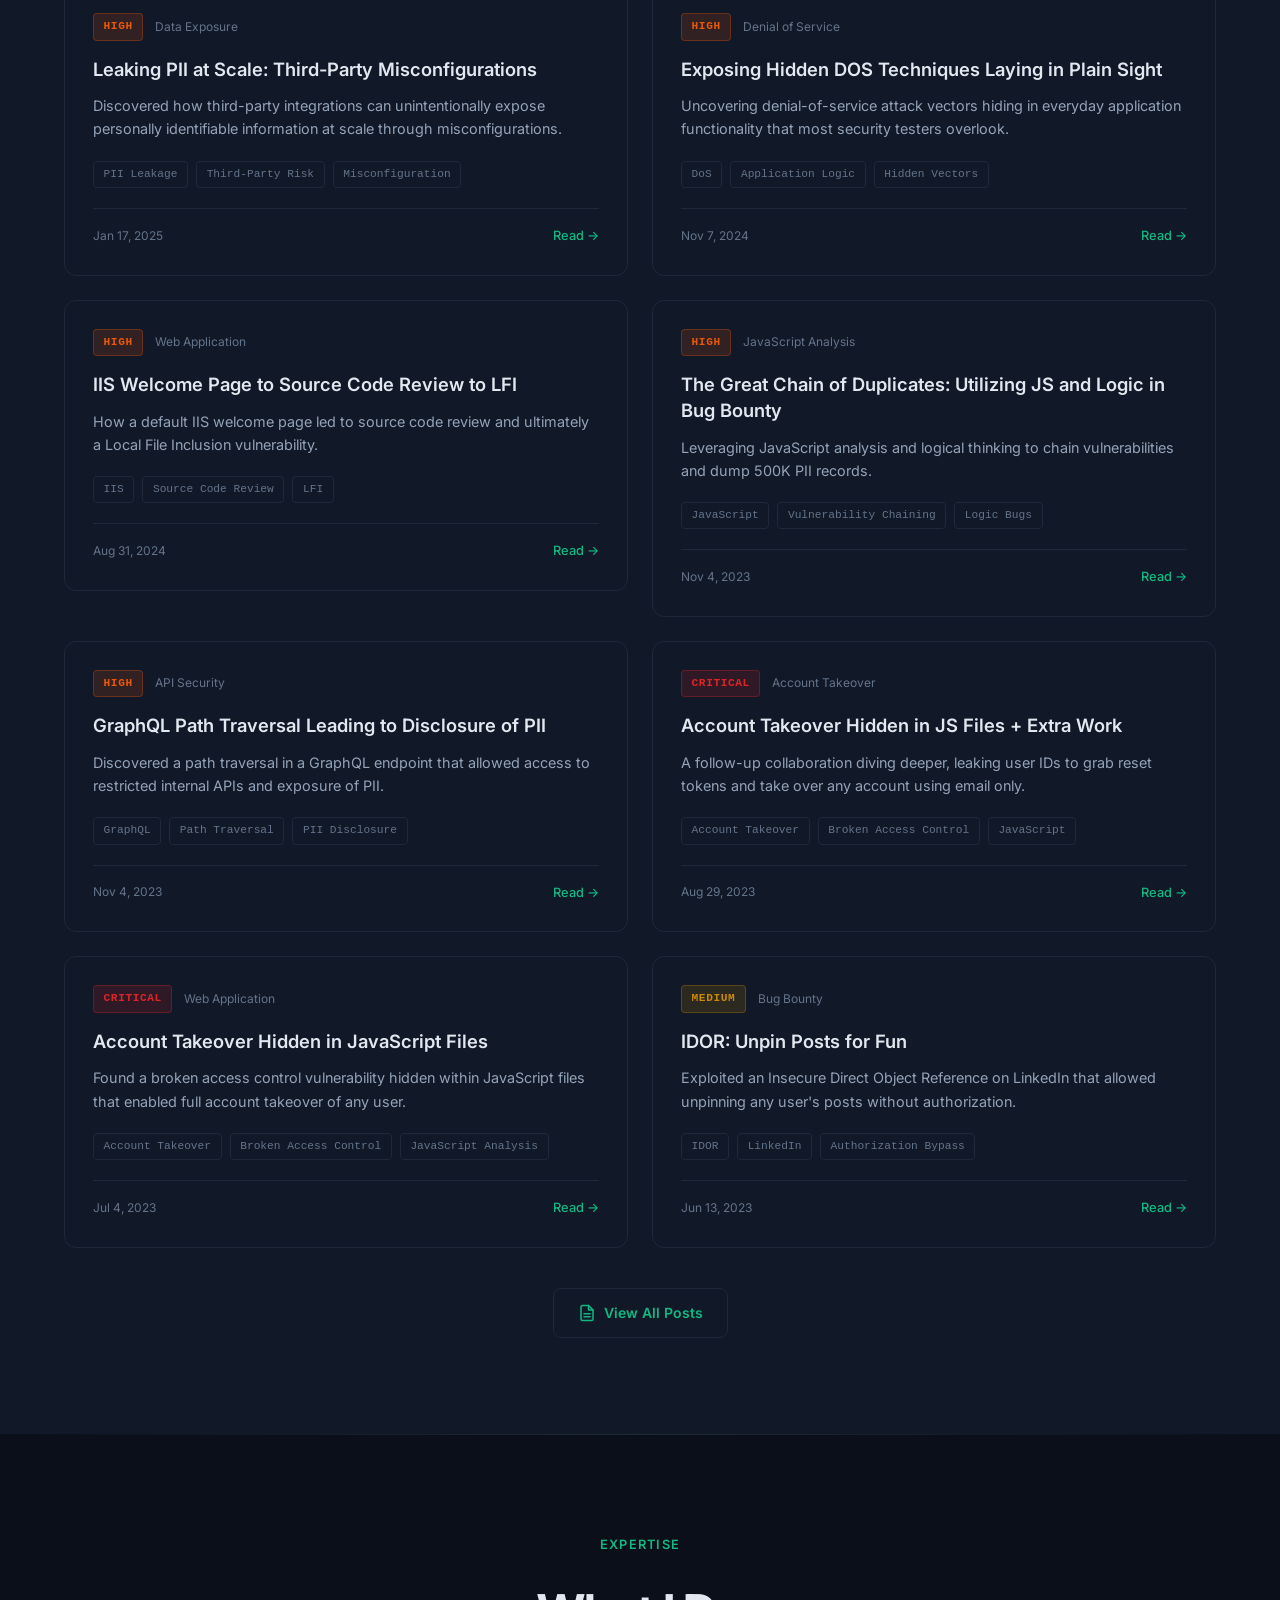
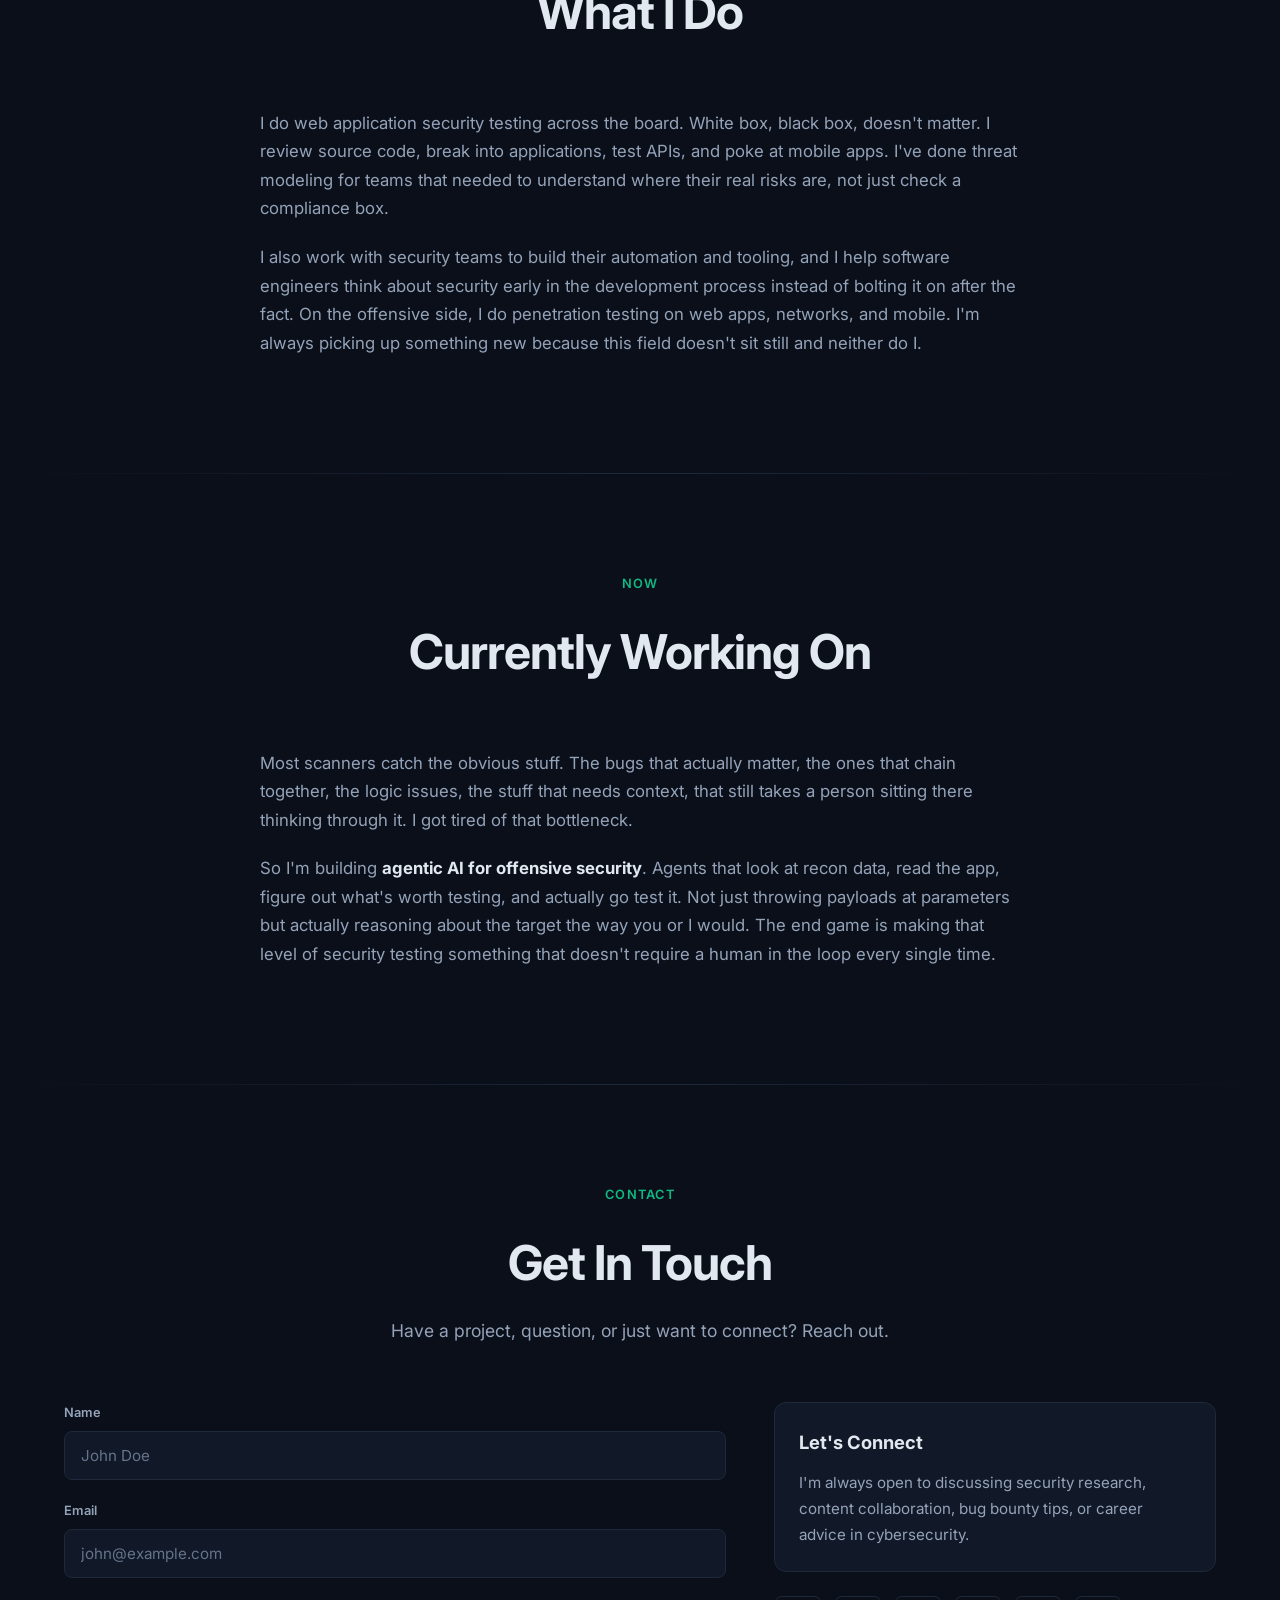
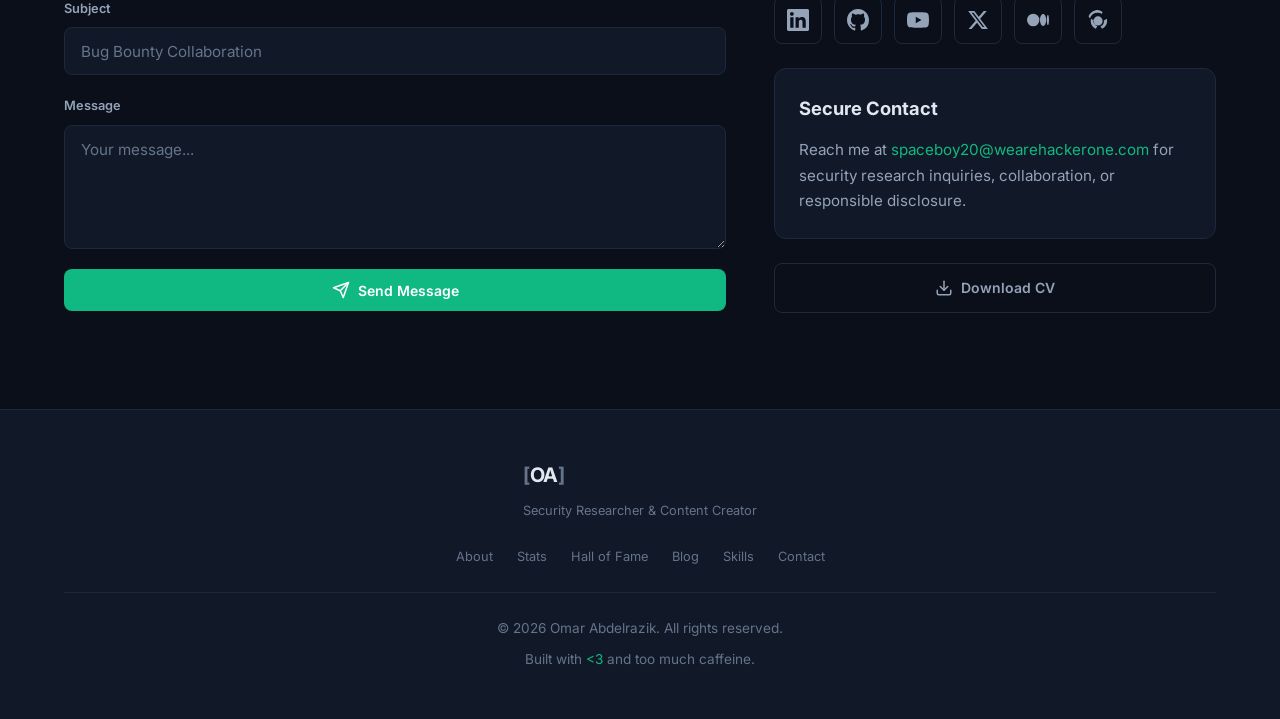
==== commit 65cad2dd: "Update HackerOne reports count to 372+ Co-Authored-By: Claude Opus 4.6 <noreply@anthropic.com>" ====
--- a/index.html
+++ b/index.html
@@ -153,7 +153,7 @@
           <div class="stats__icon">
             <svg xmlns="http://www.w3.org/2000/svg" width="32" height="32" viewBox="0 0 24 24" fill="none" stroke="currentColor" stroke-width="2" stroke-linecap="round" stroke-linejoin="round"><path d="M14 2H6a2 2 0 0 0-2 2v16a2 2 0 0 0 2 2h12a2 2 0 0 0 2-2V8z"/><polyline points="14 2 14 8 20 8"/><line x1="16" y1="13" x2="8" y2="13"/><line x1="16" y1="17" x2="8" y2="17"/></svg>
           </div>
-          <span class="stats__number counter" data-target="123" data-suffix="">0</span>
+          <span class="stats__number counter" data-target="372" data-suffix="+">0</span>
           <span class="stats__label">HackerOne Reports</span>
         </div>
         <div class="stats__card reveal">
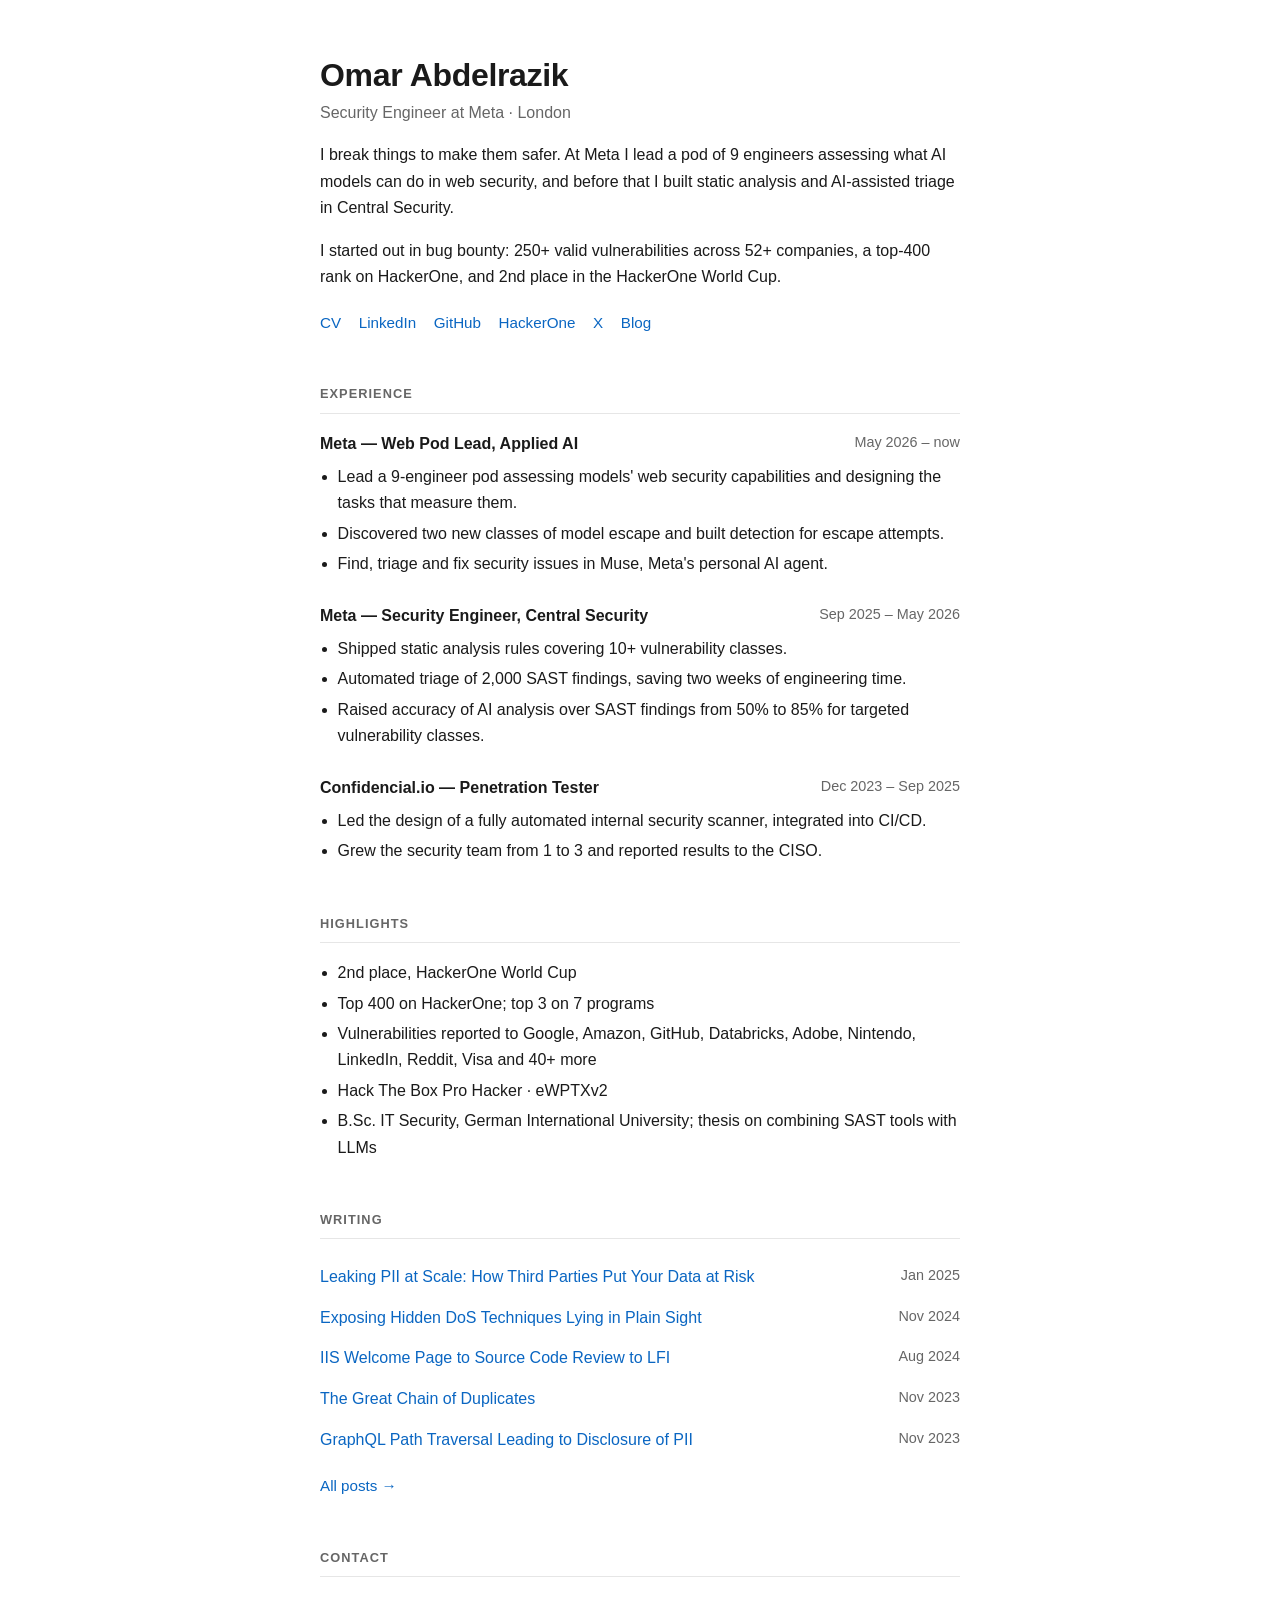
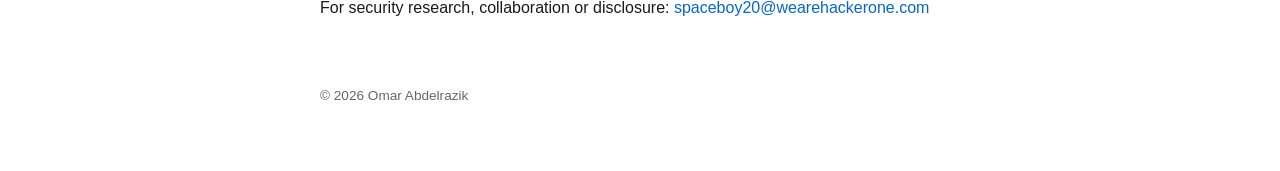
==== commit 5c9e2fdc: "Simplify site into a single-page profile with a plain blog Replace the animated multi-section portfo" ====
--- a/index.html
+++ b/index.html
@@ -1,520 +1,95 @@
 <!DOCTYPE html>
-<html lang="en" data-theme="dark">
+<html lang="en">
 <head>
   <meta charset="UTF-8">
   <meta name="viewport" content="width=device-width, initial-scale=1.0">
-  <meta name="description" content="Omar Abdelrazik — Security Engineer at Meta, Bug Bounty Hunter ranked #592 on HackerOne out of 1.1M+ hackers. 350+ vulnerabilities reported across LinkedIn, Reddit, Visa, GitHub, and more.">
-  <meta name="keywords" content="penetration testing, bug bounty, cybersecurity, security researcher, ethical hacking, Omar Abdelrazik">
-  <meta name="author" content="Omar Abdelrazik">
-
-  <!-- Open Graph -->
-  <meta property="og:title" content="Omar Abdelrazik — Security Researcher & Content Creator">
-  <meta property="og:description" content="Security Engineer at Meta. Bug Bounty Hunter ranked #592 out of 1.1M+ on HackerOne. 350+ vulnerabilities reported.">
+  <title>Omar Abdelrazik — Security Engineer</title>
+  <meta name="description" content="Omar Abdelrazik — Security Engineer at Meta working on AI security and static analysis. Top 400 on HackerOne, 250+ valid vulnerabilities across 52+ companies.">
+  <meta property="og:title" content="Omar Abdelrazik — Security Engineer">
+  <meta property="og:description" content="Security Engineer at Meta. Offensive security, AI security and static analysis. Top 400 on HackerOne.">
   <meta property="og:type" content="website">
   <meta property="og:url" content="https://parsiannight.github.io">
-  <meta property="og:image" content="assets/img/og-image.png">
-
-  <!-- Twitter Card -->
-  <meta name="twitter:card" content="summary_large_image">
-  <meta name="twitter:title" content="Omar Abdelrazik — Security Researcher & Content Creator">
-  <meta name="twitter:description" content="Penetration Tester, Bug Bounty Hunter, and Cybersecurity Content Creator.">
-
-  <title>Omar Abdelrazik — Security Researcher & Content Creator</title>
-
-  <link rel="icon" href="favicon.ico" type="image/x-icon">
-  <link rel="preconnect" href="https://fonts.googleapis.com">
-  <link rel="preconnect" href="https://fonts.gstatic.com" crossorigin>
-  <link href="https://fonts.googleapis.com/css2?family=Inter:wght@300;400;500;600;700&display=swap" rel="stylesheet">
-
-  <link rel="stylesheet" href="css/style.css">
-  <link rel="stylesheet" href="css/animations.css">
+  <meta name="twitter:card" content="summary">
+  <link rel="stylesheet" href="css/site.css">
 </head>
 <body>
+<main class="wrap">
 
-  <!-- ===================== NAVIGATION ===================== -->
-  <header class="nav-header" id="nav-header">
-    <nav class="nav" aria-label="Primary navigation">
-      <a href="#hero" class="nav__logo" aria-label="Home">
-        <span class="nav__logo-bracket">[</span><span class="nav__logo-text">OA</span><span class="nav__logo-bracket">]</span>
-      </a>
-
-      <button class="nav__toggle" id="nav-toggle" aria-label="Toggle navigation menu" aria-expanded="false">
-        <span class="nav__toggle-bar"></span>
-        <span class="nav__toggle-bar"></span>
-        <span class="nav__toggle-bar"></span>
-      </button>
-
-      <ul class="nav__menu" id="nav-menu" role="menubar">
-        <li role="none"><a href="#about" class="nav__link" role="menuitem">About</a></li>
-        <li role="none"><a href="#stats" class="nav__link" role="menuitem">Stats</a></li>
-        <li role="none"><a href="#hall-of-fame" class="nav__link" role="menuitem">Hall of Fame</a></li>
-        <li role="none"><a href="#blog" class="nav__link" role="menuitem">Blog</a></li>
-        <li role="none"><a href="#skills" class="nav__link" role="menuitem">Skills</a></li>
-        <li role="none"><a href="#contact" class="nav__link" role="menuitem">Contact</a></li>
-      </ul>
-
-      <button class="theme-toggle" id="theme-toggle" aria-label="Toggle light/dark theme">
-        <svg class="theme-toggle__icon theme-toggle__icon--moon" xmlns="http://www.w3.org/2000/svg" width="20" height="20" viewBox="0 0 24 24" fill="none" stroke="currentColor" stroke-width="2" stroke-linecap="round" stroke-linejoin="round"><path d="M21 12.79A9 9 0 1 1 11.21 3 7 7 0 0 0 21 12.79z"/></svg>
-        <svg class="theme-toggle__icon theme-toggle__icon--sun" xmlns="http://www.w3.org/2000/svg" width="20" height="20" viewBox="0 0 24 24" fill="none" stroke="currentColor" stroke-width="2" stroke-linecap="round" stroke-linejoin="round"><circle cx="12" cy="12" r="5"/><line x1="12" y1="1" x2="12" y2="3"/><line x1="12" y1="21" x2="12" y2="23"/><line x1="4.22" y1="4.22" x2="5.64" y2="5.64"/><line x1="18.36" y1="18.36" x2="19.78" y2="19.78"/><line x1="1" y1="12" x2="3" y2="12"/><line x1="21" y1="12" x2="23" y2="12"/><line x1="4.22" y1="19.78" x2="5.64" y2="18.36"/><line x1="18.36" y1="5.64" x2="19.78" y2="4.22"/></svg>
-      </button>
-    </nav>
+  <header class="intro">
+    <h1>Omar Abdelrazik</h1>
+    <p class="role">Security Engineer at Meta &middot; London</p>
+    <p>I break things to make them safer. At Meta I lead a pod of 9 engineers assessing what AI models can do in web security, and before that I built static analysis and AI-assisted triage in Central Security.</p>
+    <p>I started out in bug bounty: 250+ valid vulnerabilities across 52+ companies, a top-400 rank on HackerOne, and 2nd place in the HackerOne World Cup.</p>
+    <div class="links">
+      <a href="assets/Omar_Abdelrazik_CV.pdf">CV</a>
+      <a href="https://www.linkedin.com/in/omarabdelrazek0/">LinkedIn</a>
+      <a href="https://github.com/ParsianNight">GitHub</a>
+      <a href="https://hackerone.com/spaceboy20">HackerOne</a>
+      <a href="https://x.com/spaceboy2O">X</a>
+      <a href="blog/">Blog</a>
+    </div>
   </header>
 
-  <!-- ===================== HERO ===================== -->
-  <section class="hero" id="hero">
-    <div class="hero__content">
-      <h1 class="hero__name">Omar Abdelrazik</h1>
-      <p class="hero__handle">@Spaceboy20</p>
-      <p class="hero__role">Security Engineer &middot; Bug Bounty Hunter</p>
-      <p class="hero__tagline">Making systems safer, one vulnerability at a time.<br>Sharing what I learn along the way.</p>
-      <div class="hero__cta">
-        <a href="#blog" class="btn btn--primary">
-          <svg xmlns="http://www.w3.org/2000/svg" width="18" height="18" viewBox="0 0 24 24" fill="none" stroke="currentColor" stroke-width="2" stroke-linecap="round" stroke-linejoin="round"><path d="M2 3h6a4 4 0 0 1 4 4v14a3 3 0 0 0-3-3H2z"/><path d="M22 3h-6a4 4 0 0 0-4 4v14a3 3 0 0 1 3-3h7z"/></svg>
-          Blog
-        </a>
-        <a href="#contact" class="btn btn--secondary">
-          <svg xmlns="http://www.w3.org/2000/svg" width="18" height="18" viewBox="0 0 24 24" fill="none" stroke="currentColor" stroke-width="2" stroke-linecap="round" stroke-linejoin="round"><path d="M4 4h16c1.1 0 2 .9 2 2v12c0 1.1-.9 2-2 2H4c-1.1 0-2-.9-2-2V6c0-1.1.9-2 2-2z"/><polyline points="22,6 12,13 2,6"/></svg>
-          Contact
-        </a>
-      </div>
+  <section>
+    <h2>Experience</h2>
+
+    <div class="job">
+      <div class="job-head"><strong>Meta — Web Pod Lead, Applied AI</strong><span class="when">May 2026 – now</span></div>
+      <ul>
+        <li>Lead a 9-engineer pod assessing models' web security capabilities and designing the tasks that measure them.</li>
+        <li>Discovered two new classes of model escape and built detection for escape attempts.</li>
+        <li>Find, triage and fix security issues in Muse, Meta's personal AI agent.</li>
+      </ul>
+    </div>
+
+    <div class="job">
+      <div class="job-head"><strong>Meta — Security Engineer, Central Security</strong><span class="when">Sep 2025 – May 2026</span></div>
+      <ul>
+        <li>Shipped static analysis rules covering 10+ vulnerability classes.</li>
+        <li>Automated triage of 2,000 SAST findings, saving two weeks of engineering time.</li>
+        <li>Raised accuracy of AI analysis over SAST findings from 50% to 85% for targeted vulnerability classes.</li>
+      </ul>
+    </div>
+
+    <div class="job">
+      <div class="job-head"><strong>Confidencial.io — Penetration Tester</strong><span class="when">Dec 2023 – Sep 2025</span></div>
+      <ul>
+        <li>Led the design of a fully automated internal security scanner, integrated into CI/CD.</li>
+        <li>Grew the security team from 1 to 3 and reported results to the CISO.</li>
+      </ul>
     </div>
   </section>
 
-  <!-- ===================== ABOUT ===================== -->
-  <section class="section about" id="about">
-    <div class="container">
-      <div class="section__header reveal">
-        <span class="section__label">Background</span>
-        <h2 class="section__title">About Me</h2>
-      </div>
-      <div class="about__grid">
-        <div class="about__text reveal">
-          <p>I got into security because I was curious about how things break. That curiosity turned into a career, and now at <strong>Meta</strong>, I help secure one of the world's largest platforms. Certified <strong>eWPTXv2</strong> and ranked <strong>Pro Hacker</strong> on Hack The Box.</p>
-          <p>Outside of work, I spend my time hunting bugs and sharing what I learn. I'm also working on agentic AI and security solutions, building tools that use AI to make security testing smarter. I believe the best way to get better is to stay hands-on, breaking things, writing about it, and helping others do the same.</p>
-          <p>I find the most interesting bugs by going deeper than the surface level. If you're into security research or just getting started, I hope something here helps you on your journey.</p>
-        </div>
-        <div class="about__links reveal">
-          <a href="https://www.linkedin.com/in/omarabdelrazek0/" target="_blank" rel="noopener noreferrer" class="about__link-card">
-            <svg xmlns="http://www.w3.org/2000/svg" width="24" height="24" viewBox="0 0 24 24" fill="currentColor"><path d="M20.447 20.452h-3.554v-5.569c0-1.328-.027-3.037-1.852-3.037-1.853 0-2.136 1.445-2.136 2.939v5.667H9.351V9h3.414v1.561h.046c.477-.9 1.637-1.85 3.37-1.85 3.601 0 4.267 2.37 4.267 5.455v6.286zM5.337 7.433c-1.144 0-2.063-.926-2.063-2.065 0-1.138.92-2.063 2.063-2.063 1.14 0 2.064.925 2.064 2.063 0 1.139-.925 2.065-2.064 2.065zm1.782 13.019H3.555V9h3.564v11.452zM22.225 0H1.771C.792 0 0 .774 0 1.729v20.542C0 23.227.792 24 1.771 24h20.451C23.2 24 24 23.227 24 22.271V1.729C24 .774 23.2 0 22.222 0h.003z"/></svg>
-            <div>
-              <strong>LinkedIn</strong>
-              <span>Professional Network</span>
-            </div>
-          </a>
-          <a href="https://app.hackthebox.eu/profile/Spaceboy20" target="_blank" rel="noopener noreferrer" class="about__link-card">
-            <svg xmlns="http://www.w3.org/2000/svg" width="24" height="24" viewBox="0 0 24 24" fill="currentColor"><path d="M11.996 0a1.119 1.119 0 00-.057.003 1.174 1.174 0 00-.577.2L1.822 5.986a1.193 1.193 0 00-.567 1.02v10.04c0 .425.224.816.59 1.027l9.553 5.744a1.174 1.174 0 001.208 0l9.54-5.744a1.187 1.187 0 00.59-1.026V7.006c0-.424-.224-.816-.59-1.027L12.63.2A1.174 1.174 0 0011.996 0zm.004 2.4l7.2 4.33v3.066l-3.2-1.924v3.848L12 14.4l-4-2.68V7.872L4.8 9.796V6.73l7.2-4.33zm4 7.624v3.848l-4 2.68-4-2.68v-3.848l4 2.4 4-2.4zm-4 7.176l3.2 1.924-3.2 1.924-3.2-1.924 3.2-1.924z"/></svg>
-            <div>
-              <strong>Hack The Box</strong>
-              <span>Pro Hacker Rank</span>
-            </div>
-          </a>
-          <a href="https://hackerone.com/spaceboy20" target="_blank" rel="noopener noreferrer" class="about__link-card">
-            <svg xmlns="http://www.w3.org/2000/svg" width="24" height="24" viewBox="0 0 24 24" fill="currentColor"><path d="M4.04 13.06c0-.83.13-1.62.37-2.37l3.08 1.78c0 .2-.02.39-.02.59 0 2.58 1.53 4.81 3.74 5.84l-1.54 2.67c-3.17-1.35-5.63-4.4-5.63-8.51zm11.56-7.1l1.54-2.67A11.94 11.94 0 0012.04 1C7.34 1 3.31 3.82 1.67 7.82l1.54 2.67A8.92 8.92 0 0112.04 4c1.27 0 2.47.27 3.56.96zm6.34 7.1c0 4.11-2.46 7.16-5.63 8.51l-1.54-2.67a6.06 6.06 0 003.74-5.84c0-.2-.02-.39-.02-.59l3.08-1.78c.24.75.37 1.54.37 2.37zM12.04 8a5.06 5.06 0 100 10.12A5.06 5.06 0 0012.04 8z"/></svg>
-            <div>
-              <strong>HackerOne</strong>
-              <span>@spaceboy20</span>
-            </div>
-          </a>
-        </div>
-      </div>
-    </div>
+  <section>
+    <h2>Highlights</h2>
+    <ul class="plain">
+      <li>2nd place, HackerOne World Cup</li>
+      <li>Top 400 on HackerOne; top 3 on 7 programs</li>
+      <li>Vulnerabilities reported to Google, Amazon, GitHub, Databricks, Adobe, Nintendo, LinkedIn, Reddit, Visa and 40+ more</li>
+      <li>Hack The Box Pro Hacker &middot; eWPTXv2</li>
+      <li>B.Sc. IT Security, German International University; thesis on combining SAST tools with LLMs</li>
+    </ul>
   </section>
 
-  <!-- ===================== STATS ===================== -->
-  <section class="section stats" id="stats">
-    <div class="container">
-      <div class="section__header reveal">
-        <span class="section__label">Achievements</span>
-        <h2 class="section__title">By The Numbers</h2>
-      </div>
-      <div class="stats__grid">
-        <div class="stats__card reveal">
-          <div class="stats__icon">
-            <svg xmlns="http://www.w3.org/2000/svg" width="32" height="32" viewBox="0 0 24 24" fill="none" stroke="currentColor" stroke-width="2" stroke-linecap="round" stroke-linejoin="round"><path d="M12 22s8-4 8-10V5l-8-3-8 3v7c0 6 8 10 8 10z"/><line x1="9" y1="12" x2="15" y2="12"/></svg>
-          </div>
-          <span class="stats__number counter" data-target="350" data-suffix="+">0</span>
-          <span class="stats__label">Vulnerabilities Reported</span>
-        </div>
-        <div class="stats__card reveal">
-          <div class="stats__icon">
-            <svg xmlns="http://www.w3.org/2000/svg" width="32" height="32" viewBox="0 0 24 24" fill="none" stroke="currentColor" stroke-width="2" stroke-linecap="round" stroke-linejoin="round"><polyline points="23 6 13.5 15.5 8.5 10.5 1 18"/><polyline points="17 6 23 6 23 12"/></svg>
-          </div>
-          <span class="stats__number">#<span class="counter" data-target="592" data-suffix="">0</span></span>
-          <span class="stats__label">HackerOne Global Rank (out of 1.1M+)</span>
-        </div>
-        <div class="stats__card reveal">
-          <div class="stats__icon">
-            <svg xmlns="http://www.w3.org/2000/svg" width="32" height="32" viewBox="0 0 24 24" fill="none" stroke="currentColor" stroke-width="2" stroke-linecap="round" stroke-linejoin="round"><polygon points="12 2 15.09 8.26 22 9.27 17 14.14 18.18 21.02 12 17.77 5.82 21.02 7 14.14 2 9.27 8.91 8.26 12 2"/></svg>
-          </div>
-          <span class="stats__number counter" data-target="4379" data-suffix="">0</span>
-          <span class="stats__label">HackerOne Reputation</span>
-        </div>
-        <div class="stats__card reveal">
-          <div class="stats__icon">
-            <svg xmlns="http://www.w3.org/2000/svg" width="32" height="32" viewBox="0 0 24 24" fill="none" stroke="currentColor" stroke-width="2" stroke-linecap="round" stroke-linejoin="round"><path d="M14 2H6a2 2 0 0 0-2 2v16a2 2 0 0 0 2 2h12a2 2 0 0 0 2-2V8z"/><polyline points="14 2 14 8 20 8"/><line x1="16" y1="13" x2="8" y2="13"/><line x1="16" y1="17" x2="8" y2="17"/></svg>
-          </div>
-          <span class="stats__number counter" data-target="372" data-suffix="+">0</span>
-          <span class="stats__label">HackerOne Reports</span>
-        </div>
-        <div class="stats__card reveal">
-          <div class="stats__icon">
-            <svg xmlns="http://www.w3.org/2000/svg" width="32" height="32" viewBox="0 0 24 24" fill="none" stroke="currentColor" stroke-width="2" stroke-linecap="round" stroke-linejoin="round"><path d="M22 11.08V12a10 10 0 1 1-5.93-9.14"/><polyline points="22 4 12 14.01 9 11.01"/></svg>
-          </div>
-          <span class="stats__number counter" data-target="26" data-suffix="">0</span>
-          <span class="stats__label">Programs Targeted</span>
-        </div>
-        <div class="stats__card reveal">
-          <div class="stats__icon">
-            <svg xmlns="http://www.w3.org/2000/svg" width="32" height="32" viewBox="0 0 24 24" fill="none" stroke="currentColor" stroke-width="2" stroke-linecap="round" stroke-linejoin="round"><polygon points="12 2 15.09 8.26 22 9.27 17 14.14 18.18 21.02 12 17.77 5.82 21.02 7 14.14 2 9.27 8.91 8.26 12 2"/></svg>
-          </div>
-          <span class="stats__number">Pro Hacker</span>
-          <span class="stats__label">Hack The Box Rank</span>
-        </div>
-      </div>
-    </div>
+  <section>
+    <h2>Writing</h2>
+    <ul class="posts">
+      <li><a href="blog/post.html?slug=leaking-pii-at-scale">Leaking PII at Scale: How Third Parties Put Your Data at Risk</a><span class="date">Jan 2025</span></li>
+      <li><a href="blog/post.html?slug=exposing-hidden-dos-techniques">Exposing Hidden DoS Techniques Lying in Plain Sight</a><span class="date">Nov 2024</span></li>
+      <li><a href="blog/post.html?slug=iis-welcome-page-to-lfi">IIS Welcome Page to Source Code Review to LFI</a><span class="date">Aug 2024</span></li>
+      <li><a href="blog/post.html?slug=great-chain-of-duplicates">The Great Chain of Duplicates</a><span class="date">Nov 2023</span></li>
+      <li><a href="blog/post.html?slug=graphql-path-traversal-pii">GraphQL Path Traversal Leading to Disclosure of PII</a><span class="date">Nov 2023</span></li>
+    </ul>
+    <a class="more" href="blog/">All posts &rarr;</a>
   </section>
 
-  <!-- ===================== HALL OF FAME ===================== -->
-  <section class="section hall-of-fame" id="hall-of-fame">
-    <div class="container">
-      <div class="section__header reveal">
-        <span class="section__label">Recognition</span>
-        <h2 class="section__title">Hall of Fame</h2>
-      </div>
-      <div class="marquee reveal">
-        <div class="marquee__track">
-          <div class="marquee__items">
-            <span class="marquee__item">LinkedIn</span>
-            <span class="marquee__item">GitHub</span>
-            <span class="marquee__item">Reddit</span>
-            <span class="marquee__item">Visa</span>
-            <span class="marquee__item">Remitly</span>
-            <span class="marquee__item">MTN Group</span>
-            <span class="marquee__item">Glovo</span>
-            <span class="marquee__item">Sega</span>
-            <span class="marquee__item">Domino's</span>
-            <span class="marquee__item">Shutterfly</span>
-          </div>
-          <div class="marquee__items" aria-hidden="true">
-            <span class="marquee__item">LinkedIn</span>
-            <span class="marquee__item">GitHub</span>
-            <span class="marquee__item">Reddit</span>
-            <span class="marquee__item">Visa</span>
-            <span class="marquee__item">Remitly</span>
-            <span class="marquee__item">MTN Group</span>
-            <span class="marquee__item">Glovo</span>
-            <span class="marquee__item">Sega</span>
-            <span class="marquee__item">Domino's</span>
-            <span class="marquee__item">Shutterfly</span>
-          </div>
-        </div>
-      </div>
-    </div>
+  <section>
+    <h2>Contact</h2>
+    <p>For security research, collaboration or disclosure: <a href="mailto:spaceboy20@wearehackerone.com">spaceboy20@wearehackerone.com</a></p>
   </section>
 
-  <!-- ===================== BLOG ===================== -->
-  <section class="section writeups" id="blog">
-    <div class="container">
-      <div class="section__header reveal">
-        <span class="section__label">Research</span>
-        <h2 class="section__title">Blog</h2>
-        <p class="section__subtitle">Write-ups, techniques, and lessons from the field</p>
-      </div>
-      <div class="writeups__grid" id="writings-grid">
-        <a href="blog/post.html?slug=leaking-pii-at-scale">
-        <article class="writeup-card reveal">
-          <div class="writeup-card__header">
-            <span class="writeup-card__severity writeup-card__severity--high">High</span>
-            <span class="writeup-card__category">Data Exposure</span>
-          </div>
-          <h3 class="writeup-card__title">Leaking PII at Scale: Third-Party Misconfigurations</h3>
-          <p class="writeup-card__excerpt">Discovered how third-party integrations can unintentionally expose personally identifiable information at scale through misconfigurations.</p>
-          <div class="writeup-card__tags">
-            <span class="tag">PII Leakage</span>
-            <span class="tag">Third-Party Risk</span>
-            <span class="tag">Misconfiguration</span>
-          </div>
-          <div class="writeup-card__footer">
-            <span class="writeup-card__date">Jan 17, 2025</span>
-            <span class="writeup-card__link">Read <span aria-hidden="true">&rarr;</span></span>
-          </div>
-        </article>
-        </a>
-        <a href="blog/post.html?slug=exposing-hidden-dos-techniques">
-        <article class="writeup-card reveal">
-          <div class="writeup-card__header">
-            <span class="writeup-card__severity writeup-card__severity--high">High</span>
-            <span class="writeup-card__category">Denial of Service</span>
-          </div>
-          <h3 class="writeup-card__title">Exposing Hidden DOS Techniques Laying in Plain Sight</h3>
-          <p class="writeup-card__excerpt">Uncovering denial-of-service attack vectors hiding in everyday application functionality that most security testers overlook.</p>
-          <div class="writeup-card__tags">
-            <span class="tag">DoS</span>
-            <span class="tag">Application Logic</span>
-            <span class="tag">Hidden Vectors</span>
-          </div>
-          <div class="writeup-card__footer">
-            <span class="writeup-card__date">Nov 7, 2024</span>
-            <span class="writeup-card__link">Read <span aria-hidden="true">&rarr;</span></span>
-          </div>
-        </article>
-        </a>
-        <a href="blog/post.html?slug=iis-welcome-page-to-lfi">
-        <article class="writeup-card reveal">
-          <div class="writeup-card__header">
-            <span class="writeup-card__severity writeup-card__severity--high">High</span>
-            <span class="writeup-card__category">Web Application</span>
-          </div>
-          <h3 class="writeup-card__title">IIS Welcome Page to Source Code Review to LFI</h3>
-          <p class="writeup-card__excerpt">How a default IIS welcome page led to source code review and ultimately a Local File Inclusion vulnerability.</p>
-          <div class="writeup-card__tags">
-            <span class="tag">IIS</span>
-            <span class="tag">Source Code Review</span>
-            <span class="tag">LFI</span>
-          </div>
-          <div class="writeup-card__footer">
-            <span class="writeup-card__date">Aug 31, 2024</span>
-            <span class="writeup-card__link">Read <span aria-hidden="true">&rarr;</span></span>
-          </div>
-        </article>
-        </a>
-        <a href="blog/post.html?slug=great-chain-of-duplicates">
-        <article class="writeup-card reveal">
-          <div class="writeup-card__header">
-            <span class="writeup-card__severity writeup-card__severity--high">High</span>
-            <span class="writeup-card__category">JavaScript Analysis</span>
-          </div>
-          <h3 class="writeup-card__title">The Great Chain of Duplicates: Utilizing JS and Logic in Bug Bounty</h3>
-          <p class="writeup-card__excerpt">Leveraging JavaScript analysis and logical thinking to chain vulnerabilities and dump 500K PII records.</p>
-          <div class="writeup-card__tags">
-            <span class="tag">JavaScript</span>
-            <span class="tag">Vulnerability Chaining</span>
-            <span class="tag">Logic Bugs</span>
-          </div>
-          <div class="writeup-card__footer">
-            <span class="writeup-card__date">Nov 4, 2023</span>
-            <span class="writeup-card__link">Read <span aria-hidden="true">&rarr;</span></span>
-          </div>
-        </article>
-        </a>
-        <a href="blog/post.html?slug=graphql-path-traversal-pii">
-        <article class="writeup-card reveal">
-          <div class="writeup-card__header">
-            <span class="writeup-card__severity writeup-card__severity--high">High</span>
-            <span class="writeup-card__category">API Security</span>
-          </div>
-          <h3 class="writeup-card__title">GraphQL Path Traversal Leading to Disclosure of PII</h3>
-          <p class="writeup-card__excerpt">Discovered a path traversal in a GraphQL endpoint that allowed access to restricted internal APIs and exposure of PII.</p>
-          <div class="writeup-card__tags">
-            <span class="tag">GraphQL</span>
-            <span class="tag">Path Traversal</span>
-            <span class="tag">PII Disclosure</span>
-          </div>
-          <div class="writeup-card__footer">
-            <span class="writeup-card__date">Nov 4, 2023</span>
-            <span class="writeup-card__link">Read <span aria-hidden="true">&rarr;</span></span>
-          </div>
-        </article>
-        </a>
-        <a href="blog/post.html?slug=account-takeover-in-js-files-part2">
-        <article class="writeup-card reveal">
-          <div class="writeup-card__header">
-            <span class="writeup-card__severity writeup-card__severity--critical">Critical</span>
-            <span class="writeup-card__category">Account Takeover</span>
-          </div>
-          <h3 class="writeup-card__title">Account Takeover Hidden in JS Files + Extra Work</h3>
-          <p class="writeup-card__excerpt">A follow-up collaboration diving deeper, leaking user IDs to grab reset tokens and take over any account using email only.</p>
-          <div class="writeup-card__tags">
-            <span class="tag">Account Takeover</span>
-            <span class="tag">Broken Access Control</span>
-            <span class="tag">JavaScript</span>
-          </div>
-          <div class="writeup-card__footer">
-            <span class="writeup-card__date">Aug 29, 2023</span>
-            <span class="writeup-card__link">Read <span aria-hidden="true">&rarr;</span></span>
-          </div>
-        </article>
-        </a>
-        <a href="blog/post.html?slug=account-takeover-in-js-files">
-        <article class="writeup-card reveal">
-          <div class="writeup-card__header">
-            <span class="writeup-card__severity writeup-card__severity--critical">Critical</span>
-            <span class="writeup-card__category">Web Application</span>
-          </div>
-          <h3 class="writeup-card__title">Account Takeover Hidden in JavaScript Files</h3>
-          <p class="writeup-card__excerpt">Found a broken access control vulnerability hidden within JavaScript files that enabled full account takeover of any user.</p>
-          <div class="writeup-card__tags">
-            <span class="tag">Account Takeover</span>
-            <span class="tag">Broken Access Control</span>
-            <span class="tag">JavaScript Analysis</span>
-          </div>
-          <div class="writeup-card__footer">
-            <span class="writeup-card__date">Jul 4, 2023</span>
-            <span class="writeup-card__link">Read <span aria-hidden="true">&rarr;</span></span>
-          </div>
-        </article>
-        </a>
-        <a href="blog/post.html?slug=idor-unpin-posts">
-        <article class="writeup-card reveal">
-          <div class="writeup-card__header">
-            <span class="writeup-card__severity writeup-card__severity--medium">Medium</span>
-            <span class="writeup-card__category">Bug Bounty</span>
-          </div>
-          <h3 class="writeup-card__title">IDOR: Unpin Posts for Fun</h3>
-          <p class="writeup-card__excerpt">Exploited an Insecure Direct Object Reference on LinkedIn that allowed unpinning any user's posts without authorization.</p>
-          <div class="writeup-card__tags">
-            <span class="tag">IDOR</span>
-            <span class="tag">LinkedIn</span>
-            <span class="tag">Authorization Bypass</span>
-          </div>
-          <div class="writeup-card__footer">
-            <span class="writeup-card__date">Jun 13, 2023</span>
-            <span class="writeup-card__link">Read <span aria-hidden="true">&rarr;</span></span>
-          </div>
-        </article>
-        </a>
-      </div>
-      <div style="text-align: center; margin-top: 2.5rem;" class="reveal">
-        <a href="blog/" class="btn btn--secondary">
-          <svg xmlns="http://www.w3.org/2000/svg" width="18" height="18" viewBox="0 0 24 24" fill="none" stroke="currentColor" stroke-width="2" stroke-linecap="round" stroke-linejoin="round"><path d="M14 2H6a2 2 0 0 0-2 2v16a2 2 0 0 0 2 2h12a2 2 0 0 0 2-2V8z"/><polyline points="14 2 14 8 20 8"/><line x1="16" y1="13" x2="8" y2="13"/><line x1="16" y1="17" x2="8" y2="17"/></svg>
-          View All Posts
-        </a>
-      </div>
-    </div>
-  </section>
-
-  <!-- ===================== SKILLS ===================== -->
-  <section class="section skills" id="skills">
-    <div class="container">
-      <div class="section__header reveal">
-        <span class="section__label">Expertise</span>
-        <h2 class="section__title">What I Do</h2>
-      </div>
-      <div class="about__grid" style="grid-template-columns: 1fr;">
-        <div class="about__text reveal" style="max-width: 760px; margin: 0 auto;">
-          <p>I do web application security testing across the board. White box, black box, doesn't matter. I review source code, break into applications, test APIs, and poke at mobile apps. I've done threat modeling for teams that needed to understand where their real risks are, not just check a compliance box.</p>
-          <p>I also work with security teams to build their automation and tooling, and I help software engineers think about security early in the development process instead of bolting it on after the fact. On the offensive side, I do penetration testing on web apps, networks, and mobile. I'm always picking up something new because this field doesn't sit still and neither do I.</p>
-        </div>
-      </div>
-    </div>
-  </section>
-
-  <!-- ===================== CURRENTLY ===================== -->
-  <section class="section" id="currently">
-    <div class="container">
-      <div class="section__header reveal">
-        <span class="section__label">Now</span>
-        <h2 class="section__title">Currently Working On</h2>
-      </div>
-      <div class="about__grid" style="grid-template-columns: 1fr;">
-        <div class="about__text reveal" style="max-width: 760px; margin: 0 auto;">
-          <p>Most scanners catch the obvious stuff. The bugs that actually matter, the ones that chain together, the logic issues, the stuff that needs context, that still takes a person sitting there thinking through it. I got tired of that bottleneck.</p>
-          <p>So I'm building <strong>agentic AI for offensive security</strong>. Agents that look at recon data, read the app, figure out what's worth testing, and actually go test it. Not just throwing payloads at parameters but actually reasoning about the target the way you or I would. The end game is making that level of security testing something that doesn't require a human in the loop every single time.</p>
-        </div>
-      </div>
-    </div>
-  </section>
-
-  <!-- ===================== CONTACT ===================== -->
-  <section class="section contact" id="contact">
-    <div class="container">
-      <div class="section__header reveal">
-        <span class="section__label">Contact</span>
-        <h2 class="section__title">Get In Touch</h2>
-        <p class="section__subtitle">Have a project, question, or just want to connect? Reach out.</p>
-      </div>
-      <div class="contact__grid">
-        <form class="contact__form reveal" id="contact-form" action="https://formsubmit.co/spaceboy20@wearehackerone.com" method="POST">
-          <input type="hidden" name="_subject" value="New message from portfolio">
-          <input type="hidden" name="_captcha" value="false">
-          <input type="hidden" name="_next" value="https://parsiannight.github.io/?sent=true">
-          <input type="text" name="_honey" style="display:none">
-          <div class="form-group">
-            <label for="name" class="form-label">Name</label>
-            <input type="text" id="name" name="name" class="form-input" placeholder="John Doe" required autocomplete="name">
-          </div>
-          <div class="form-group">
-            <label for="email" class="form-label">Email</label>
-            <input type="email" id="email" name="email" class="form-input" placeholder="john@example.com" required autocomplete="email">
-          </div>
-          <div class="form-group">
-            <label for="subject" class="form-label">Subject</label>
-            <input type="text" id="subject" name="subject" class="form-input" placeholder="Bug Bounty Collaboration" required>
-          </div>
-          <div class="form-group">
-            <label for="message" class="form-label">Message</label>
-            <textarea id="message" name="message" class="form-input form-textarea" placeholder="Your message..." rows="5" required></textarea>
-          </div>
-          <button type="submit" class="btn btn--primary btn--full">
-            <svg xmlns="http://www.w3.org/2000/svg" width="18" height="18" viewBox="0 0 24 24" fill="none" stroke="currentColor" stroke-width="2" stroke-linecap="round" stroke-linejoin="round"><line x1="22" y1="2" x2="11" y2="13"/><polygon points="22 2 15 22 11 13 2 9 22 2"/></svg>
-            Send Message
-          </button>
-          <div class="form-status" id="form-status" aria-live="polite"></div>
-        </form>
-        <div class="contact__info reveal">
-          <div class="contact__info-card">
-            <h3>Let's Connect</h3>
-            <p>I'm always open to discussing security research, content collaboration, bug bounty tips, or career advice in cybersecurity.</p>
-          </div>
-          <div class="contact__socials">
-            <a href="https://www.linkedin.com/in/omarabdelrazek0/" target="_blank" rel="noopener noreferrer" class="contact__social" aria-label="LinkedIn">
-              <svg xmlns="http://www.w3.org/2000/svg" width="22" height="22" viewBox="0 0 24 24" fill="currentColor"><path d="M20.447 20.452h-3.554v-5.569c0-1.328-.027-3.037-1.852-3.037-1.853 0-2.136 1.445-2.136 2.939v5.667H9.351V9h3.414v1.561h.046c.477-.9 1.637-1.85 3.37-1.85 3.601 0 4.267 2.37 4.267 5.455v6.286zM5.337 7.433c-1.144 0-2.063-.926-2.063-2.065 0-1.138.92-2.063 2.063-2.063 1.14 0 2.064.925 2.064 2.063 0 1.139-.925 2.065-2.064 2.065zm1.782 13.019H3.555V9h3.564v11.452zM22.225 0H1.771C.792 0 0 .774 0 1.729v20.542C0 23.227.792 24 1.771 24h20.451C23.2 24 24 23.227 24 22.271V1.729C24 .774 23.2 0 22.222 0h.003z"/></svg>
-            </a>
-            <a href="https://github.com/ParsianNight" target="_blank" rel="noopener noreferrer" class="contact__social" aria-label="GitHub">
-              <svg xmlns="http://www.w3.org/2000/svg" width="22" height="22" viewBox="0 0 24 24" fill="currentColor"><path d="M12 0C5.374 0 0 5.373 0 12c0 5.302 3.438 9.8 8.207 11.387.599.111.793-.261.793-.577v-2.234c-3.338.726-4.033-1.416-4.033-1.416-.546-1.387-1.333-1.756-1.333-1.756-1.089-.745.083-.729.083-.729 1.205.084 1.839 1.237 1.839 1.237 1.07 1.834 2.807 1.304 3.492.997.107-.775.418-1.305.762-1.604-2.665-.305-5.467-1.334-5.467-5.931 0-1.311.469-2.381 1.236-3.221-.124-.303-.535-1.524.117-3.176 0 0 1.008-.322 3.301 1.23A11.509 11.509 0 0 1 12 5.803c1.02.005 2.047.138 3.006.404 2.291-1.552 3.297-1.23 3.297-1.23.653 1.653.242 2.874.118 3.176.77.84 1.235 1.911 1.235 3.221 0 4.609-2.807 5.624-5.479 5.921.43.372.823 1.102.823 2.222v3.293c0 .319.192.694.801.576A12.01 12.01 0 0 0 24 12c0-6.627-5.373-12-12-12z"/></svg>
-            </a>
-            <a href="https://youtube.com" target="_blank" rel="noopener noreferrer" class="contact__social" aria-label="YouTube">
-              <svg xmlns="http://www.w3.org/2000/svg" width="22" height="22" viewBox="0 0 24 24" fill="currentColor"><path d="M23.498 6.186a3.016 3.016 0 0 0-2.122-2.136C19.505 3.545 12 3.545 12 3.545s-7.505 0-9.377.505A3.017 3.017 0 0 0 .502 6.186C0 8.07 0 12 0 12s0 3.93.502 5.814a3.016 3.016 0 0 0 2.122 2.136c1.871.505 9.376.505 9.376.505s7.505 0 9.377-.505a3.015 3.015 0 0 0 2.122-2.136C24 15.93 24 12 24 12s0-3.93-.502-5.814z"/><polygon fill="var(--bg-primary)" points="9.545 15.568 15.818 12 9.545 8.432"/></svg>
-            </a>
-            <a href="https://x.com/spaceboy2O" target="_blank" rel="noopener noreferrer" class="contact__social" aria-label="Twitter / X">
-              <svg xmlns="http://www.w3.org/2000/svg" width="22" height="22" viewBox="0 0 24 24" fill="currentColor"><path d="M18.244 2.25h3.308l-7.227 8.26 8.502 11.24H16.17l-5.214-6.817L4.99 21.75H1.68l7.73-8.835L1.254 2.25H8.08l4.713 6.231zm-1.161 17.52h1.833L7.084 4.126H5.117z"/></svg>
-            </a>
-            <a href="https://medium.com/@omarahmed_13016" target="_blank" rel="noopener noreferrer" class="contact__social" aria-label="Medium Blog">
-              <svg xmlns="http://www.w3.org/2000/svg" width="22" height="22" viewBox="0 0 24 24" fill="currentColor"><path d="M13.54 12a6.8 6.8 0 01-6.77 6.82A6.8 6.8 0 010 12a6.8 6.8 0 016.77-6.82A6.8 6.8 0 0113.54 12zM20.96 12c0 3.54-1.51 6.42-3.38 6.42-1.87 0-3.39-2.88-3.39-6.42s1.52-6.42 3.39-6.42 3.38 2.88 3.38 6.42M24 12c0 3.17-.53 5.75-1.19 5.75-.66 0-1.19-2.58-1.19-5.75s.53-5.75 1.19-5.75C23.47 6.25 24 8.83 24 12z"/></svg>
-            </a>
-            <a href="https://hackerone.com/spaceboy20" target="_blank" rel="noopener noreferrer" class="contact__social" aria-label="HackerOne">
-              <svg xmlns="http://www.w3.org/2000/svg" width="22" height="22" viewBox="0 0 24 24" fill="currentColor"><path d="M4.04 13.06c0-.83.13-1.62.37-2.37l3.08 1.78c0 .2-.02.39-.02.59 0 2.58 1.53 4.81 3.74 5.84l-1.54 2.67c-3.17-1.35-5.63-4.4-5.63-8.51zm11.56-7.1l1.54-2.67A11.94 11.94 0 0012.04 1C7.34 1 3.31 3.82 1.67 7.82l1.54 2.67A8.92 8.92 0 0112.04 4c1.27 0 2.47.27 3.56.96zm6.34 7.1c0 4.11-2.46 7.16-5.63 8.51l-1.54-2.67a6.06 6.06 0 003.74-5.84c0-.2-.02-.39-.02-.59l3.08-1.78c.24.75.37 1.54.37 2.37zM12.04 8a5.06 5.06 0 100 10.12A5.06 5.06 0 0012.04 8z"/></svg>
-            </a>
-          </div>
-          <div class="contact__info-card">
-            <h3>Secure Contact</h3>
-            <p>Reach me at <a href="mailto:spaceboy20@wearehackerone.com">spaceboy20@wearehackerone.com</a> for security research inquiries, collaboration, or responsible disclosure.</p>
-          </div>
-          <a href="assets/Omar_Abdelrazik_CV.pdf" target="_blank" class="btn btn--outline" style="width: 100%; justify-content: center;">
-            <svg xmlns="http://www.w3.org/2000/svg" width="18" height="18" viewBox="0 0 24 24" fill="none" stroke="currentColor" stroke-width="2" stroke-linecap="round" stroke-linejoin="round"><path d="M21 15v4a2 2 0 0 1-2 2H5a2 2 0 0 1-2-2v-4"/><polyline points="7 10 12 15 17 10"/><line x1="12" y1="15" x2="12" y2="3"/></svg>
-            Download CV
-          </a>
-        </div>
-      </div>
-    </div>
-  </section>
-
-  <!-- ===================== FOOTER ===================== -->
-  <footer class="footer">
-    <div class="container">
-      <div class="footer__content">
-        <div class="footer__brand">
-          <a href="#hero" class="nav__logo" aria-label="Home">
-            <span class="nav__logo-bracket">[</span><span class="nav__logo-text">OA</span><span class="nav__logo-bracket">]</span>
-          </a>
-          <p class="footer__tagline">Security Researcher & Content Creator</p>
-        </div>
-        <div class="footer__links">
-          <a href="#about">About</a>
-          <a href="#stats">Stats</a>
-          <a href="#hall-of-fame">Hall of Fame</a>
-          <a href="#blog">Blog</a>
-          <a href="#skills">Skills</a>
-          <a href="#contact">Contact</a>
-        </div>
-        <div class="footer__bottom">
-          <p>&copy; <span id="current-year"></span> Omar Abdelrazik. All rights reserved.</p>
-          <p class="footer__built">Built with <span class="footer__heart" aria-label="passion">&lt;3</span> and too much caffeine.</p>
-        </div>
-      </div>
-    </div>
-  </footer>
-
-  <script src="js/main.js"></script>
+  <footer>&copy; <span id="y">2026</span> Omar Abdelrazik</footer>
+</main>
+<script>document.getElementById('y').textContent = new Date().getFullYear();</script>
 </body>
 </html>
--- a/css/site.css
+++ b/css/site.css
@@ -0,0 +1,105 @@
+/* Simple, single stylesheet for the whole site. Light/dark follows the OS. */
+:root {
+  --bg: #ffffff;
+  --text: #1a1a1a;
+  --muted: #666666;
+  --line: #e6e6e6;
+  --accent: #0a66c2;
+  --code-bg: #f5f5f5;
+  color-scheme: light dark;
+}
+@media (prefers-color-scheme: dark) {
+  :root {
+    --bg: #111213;
+    --text: #e8e8e8;
+    --muted: #9a9a9a;
+    --line: #2a2b2d;
+    --accent: #6cb4ff;
+    --code-bg: #1c1d1f;
+  }
+}
+
+* { box-sizing: border-box; }
+html { -webkit-text-size-adjust: 100%; }
+body {
+  margin: 0;
+  background: var(--bg);
+  color: var(--text);
+  font: 16px/1.65 -apple-system, BlinkMacSystemFont, "Segoe UI", Inter, Roboto, Helvetica, Arial, sans-serif;
+}
+.wrap { max-width: 680px; margin: 0 auto; padding: 3.5rem 1.25rem 4rem; }
+
+a { color: var(--accent); text-decoration: none; }
+a:hover { text-decoration: underline; }
+
+/* Top bar on inner pages */
+.topbar { display: flex; justify-content: space-between; align-items: baseline; margin-bottom: 2.5rem; font-size: .95rem; }
+.topbar .home { color: var(--text); font-weight: 600; }
+.topbar nav a { margin-left: 1rem; color: var(--muted); }
+
+/* Intro */
+h1 { font-size: 2rem; line-height: 1.2; margin: 0 0 .35rem; letter-spacing: -.01em; }
+.role { color: var(--muted); margin: 0 0 1.25rem; }
+.intro p { margin: 0 0 1rem; }
+.links { display: flex; flex-wrap: wrap; gap: .35rem 1.1rem; margin-top: 1.25rem; font-size: .95rem; }
+
+/* Sections */
+section { margin-top: 3rem; }
+section > h2 {
+  font-size: .8rem; font-weight: 600; letter-spacing: .08em; text-transform: uppercase;
+  color: var(--muted); margin: 0 0 1.1rem; padding-bottom: .5rem; border-bottom: 1px solid var(--line);
+}
+
+/* Experience */
+.job { margin-bottom: 1.6rem; }
+.job-head { display: flex; justify-content: space-between; gap: 0 1rem; flex-wrap: wrap; }
+.job-head strong { font-weight: 600; }
+.when { color: var(--muted); font-size: .9rem; white-space: nowrap; }
+.job ul, .plain { margin: .4rem 0 0; padding-left: 1.1rem; }
+.job li, .plain li { margin: .25rem 0; }
+
+/* Post lists (home + blog index) */
+.posts { list-style: none; margin: 0; padding: 0; }
+.posts li { display: flex; justify-content: space-between; gap: 1rem; padding: .45rem 0; }
+.posts .date { color: var(--muted); font-size: .9rem; white-space: nowrap; font-variant-numeric: tabular-nums; }
+.more { display: inline-block; margin-top: .75rem; font-size: .95rem; }
+
+/* Blog index (cards rendered by js/blog.js, styled as a plain list) */
+#blog-grid { display: block; }
+.blog-card { display: block; padding: 1rem 0; border-bottom: 1px solid var(--line); color: var(--text); }
+.blog-card:hover { text-decoration: none; }
+.blog-card:hover .blog-card__title { color: var(--accent); }
+.blog-card__category { display: none; }
+.blog-card__title { font-size: 1.05rem; font-weight: 600; margin: 0 0 .25rem; }
+.blog-card__excerpt { margin: 0 0 .35rem; color: var(--muted); font-size: .95rem; }
+.blog-card__meta { display: flex; justify-content: space-between; color: var(--muted); font-size: .85rem; }
+.blog-card__source { margin-left: .3rem; }
+
+/* Single post (rendered by js/blog-post.js) */
+.blog-article__category, .blog-article__loading { color: var(--muted); font-size: .9rem; }
+.blog-article__title { font-size: 1.75rem; line-height: 1.25; margin: .3rem 0 .5rem; }
+.blog-article__meta { color: var(--muted); font-size: .9rem; display: flex; gap: 1rem; }
+.blog-article__tags { margin: .6rem 0 2rem; display: flex; flex-wrap: wrap; gap: .4rem; }
+.blog-article__tag { font-size: .8rem; color: var(--muted); border: 1px solid var(--line); border-radius: 999px; padding: .05rem .6rem; }
+.blog-article__body h2 { font-size: 1.3rem; text-transform: none; letter-spacing: 0; color: var(--text); border: 0; padding: 0; margin: 2rem 0 .75rem; }
+.blog-article__body h3 { font-size: 1.1rem; margin: 1.5rem 0 .5rem; }
+.blog-article__body img { max-width: 100%; height: auto; border: 1px solid var(--line); border-radius: 6px; margin: .5rem 0; }
+.blog-article__body code { font-family: ui-monospace, SFMono-Regular, Menlo, Consolas, monospace; font-size: .88em; background: var(--code-bg); padding: .1em .35em; border-radius: 4px; }
+.blog-article__body pre { background: var(--code-bg); padding: 1rem; border-radius: 6px; overflow-x: auto; }
+.blog-article__body pre code { background: none; padding: 0; }
+.blog-article__body blockquote { margin: 1rem 0; padding-left: 1rem; border-left: 3px solid var(--line); color: var(--muted); }
+.blog-post-nav { display: none; grid-template-columns: 1fr 1fr; gap: 1rem; margin-top: 3rem; padding-top: 1.25rem; border-top: 1px solid var(--line); }
+.blog-post-nav__link { display: flex; flex-direction: column; font-size: .95rem; }
+.blog-post-nav__next { text-align: right; }
+.blog-post-nav__label { color: var(--muted); font-size: .85rem; }
+
+footer { margin-top: 4rem; color: var(--muted); font-size: .85rem; }
+
+@media (max-width: 520px) {
+  .wrap { padding-top: 2.25rem; }
+  h1 { font-size: 1.7rem; }
+  .posts li { flex-direction: column; gap: 0; }
+}
+
+/* Posts repeat their title as the first heading in the markdown; the page header already shows it */
+.blog-article__body > h1:first-child { display: none; }
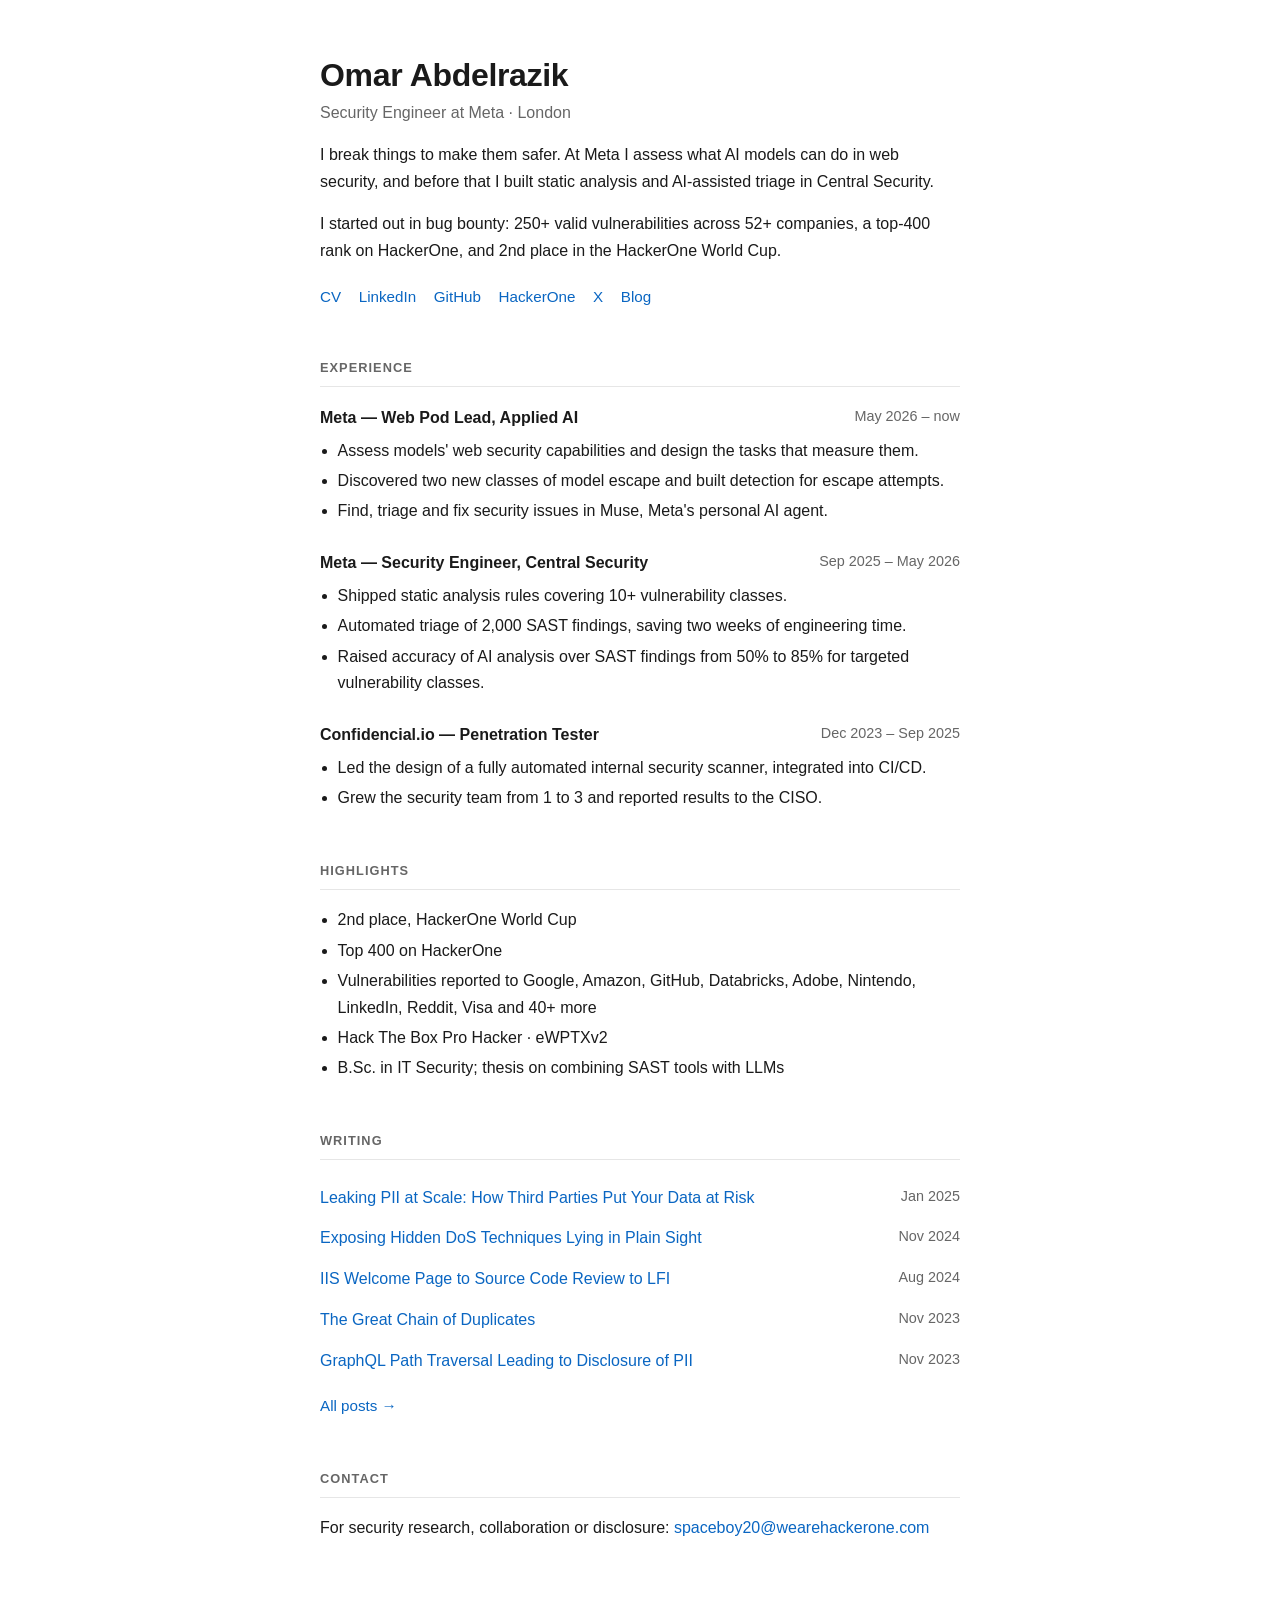
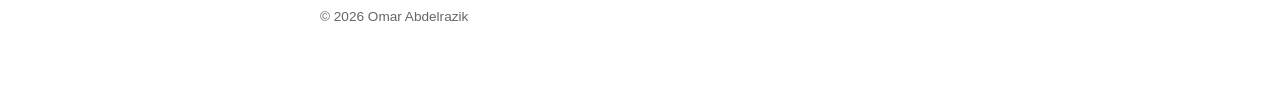
==== commit 1729da7b: "Trim pod size, program ranking and university name Co-Authored-By: Claude Opus 5.5 <noreply@anthropi" ====
--- a/index.html
+++ b/index.html
@@ -18,7 +18,7 @@
   <header class="intro">
     <h1>Omar Abdelrazik</h1>
     <p class="role">Security Engineer at Meta &middot; London</p>
-    <p>I break things to make them safer. At Meta I lead a pod of 9 engineers assessing what AI models can do in web security, and before that I built static analysis and AI-assisted triage in Central Security.</p>
+    <p>I break things to make them safer. At Meta I assess what AI models can do in web security, and before that I built static analysis and AI-assisted triage in Central Security.</p>
     <p>I started out in bug bounty: 250+ valid vulnerabilities across 52+ companies, a top-400 rank on HackerOne, and 2nd place in the HackerOne World Cup.</p>
     <div class="links">
       <a href="assets/Omar_Abdelrazik_CV.pdf">CV</a>
@@ -36,7 +36,7 @@
     <div class="job">
       <div class="job-head"><strong>Meta — Web Pod Lead, Applied AI</strong><span class="when">May 2026 – now</span></div>
       <ul>
-        <li>Lead a 9-engineer pod assessing models' web security capabilities and designing the tasks that measure them.</li>
+        <li>Assess models' web security capabilities and design the tasks that measure them.</li>
         <li>Discovered two new classes of model escape and built detection for escape attempts.</li>
         <li>Find, triage and fix security issues in Muse, Meta's personal AI agent.</li>
       </ul>
@@ -64,10 +64,10 @@
     <h2>Highlights</h2>
     <ul class="plain">
       <li>2nd place, HackerOne World Cup</li>
-      <li>Top 400 on HackerOne; top 3 on 7 programs</li>
+      <li>Top 400 on HackerOne</li>
       <li>Vulnerabilities reported to Google, Amazon, GitHub, Databricks, Adobe, Nintendo, LinkedIn, Reddit, Visa and 40+ more</li>
       <li>Hack The Box Pro Hacker &middot; eWPTXv2</li>
-      <li>B.Sc. IT Security, German International University; thesis on combining SAST tools with LLMs</li>
+      <li>B.Sc. in IT Security; thesis on combining SAST tools with LLMs</li>
     </ul>
   </section>
 
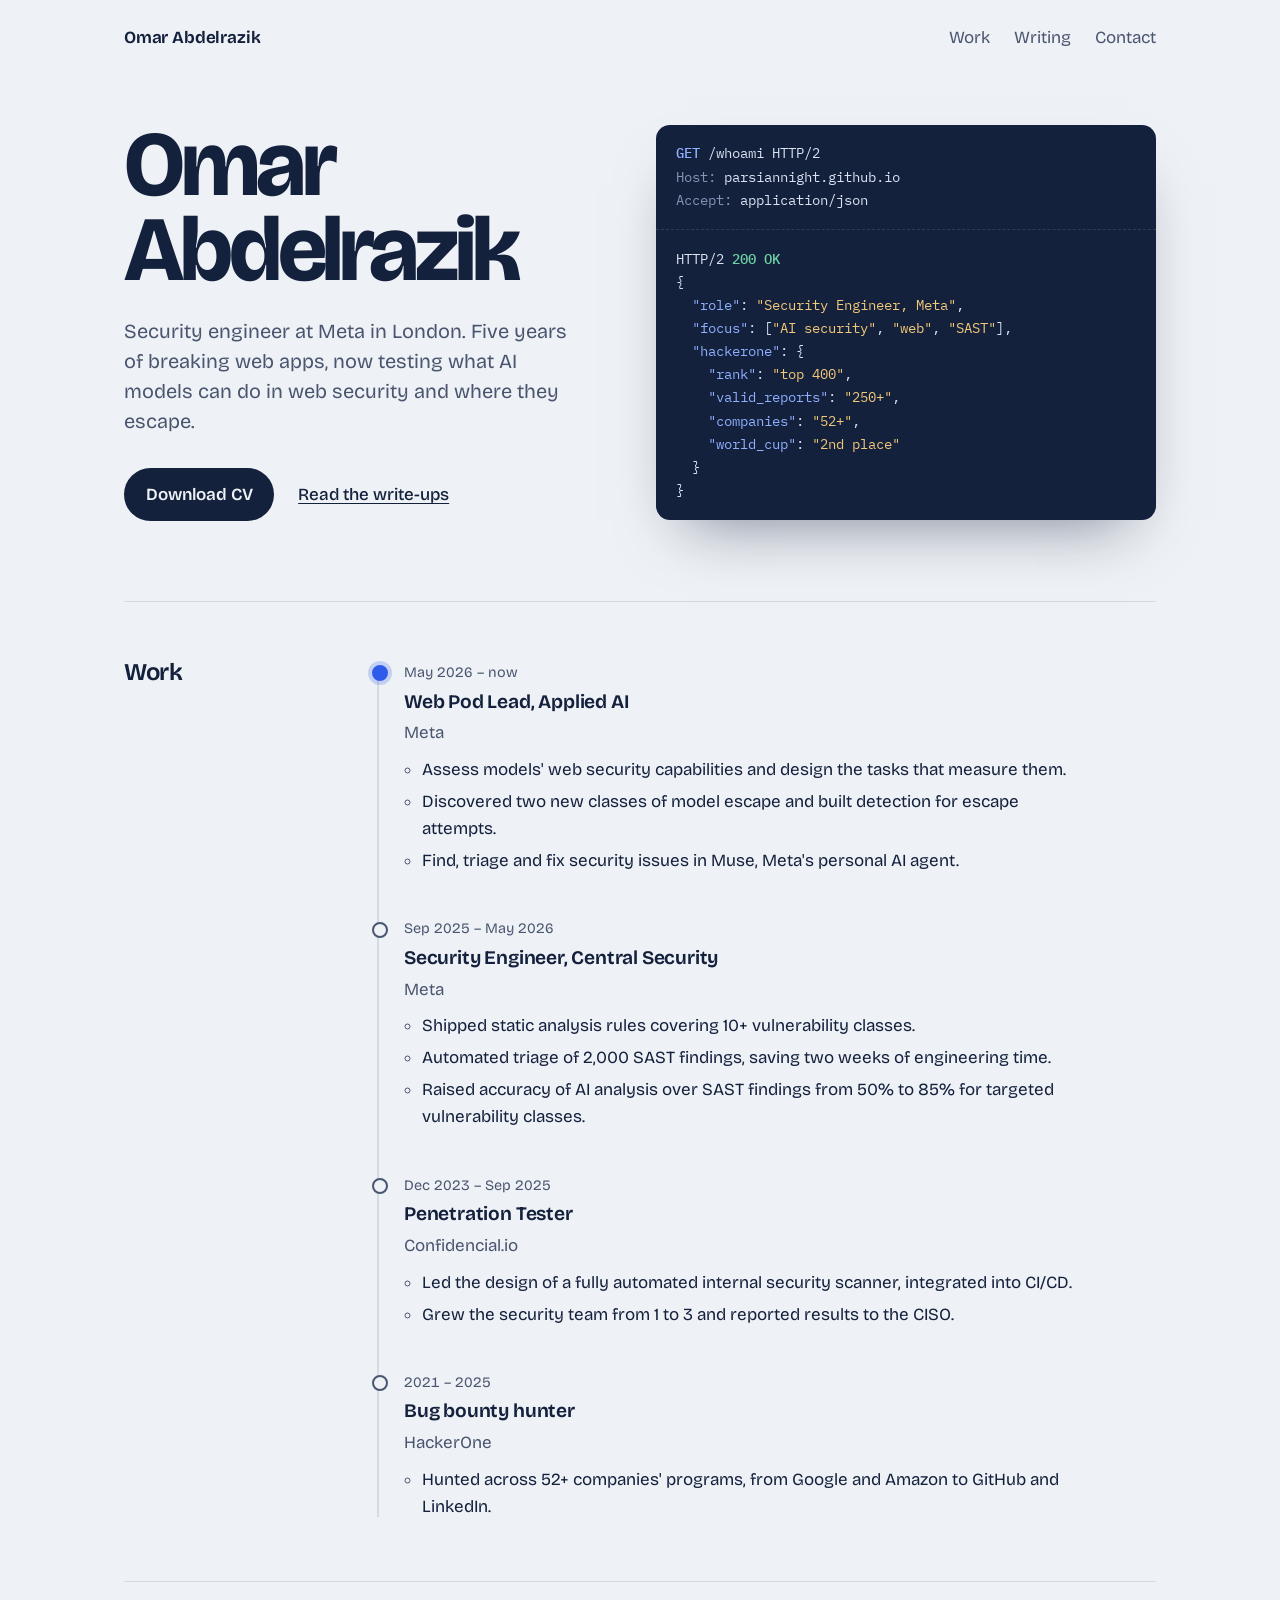
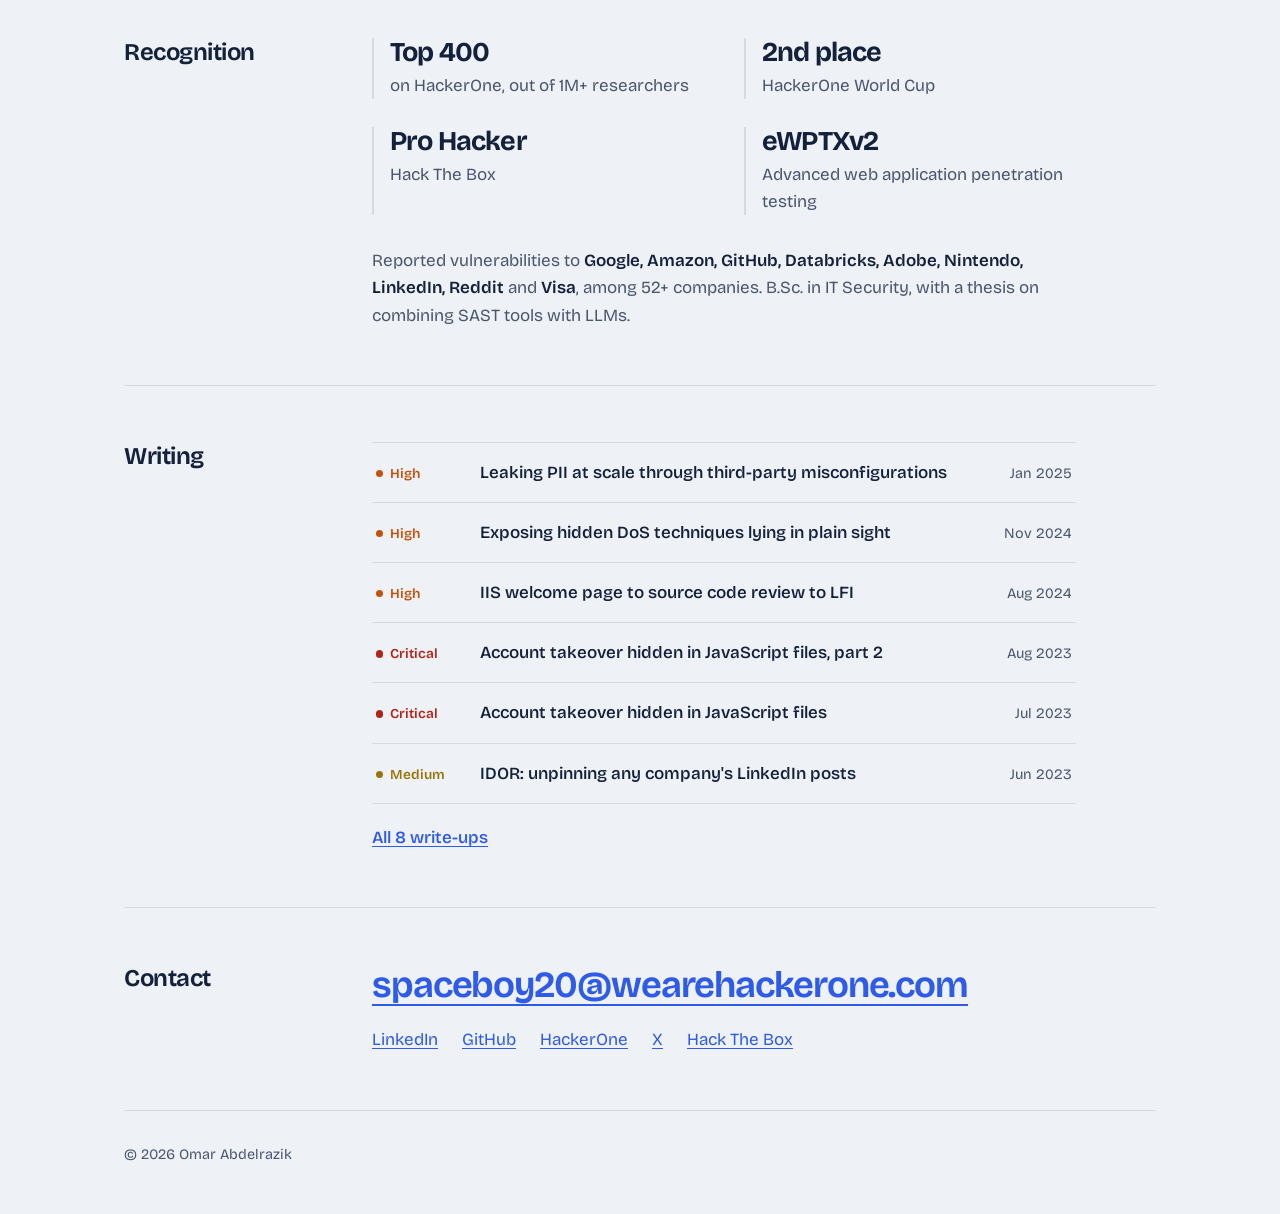
==== commit fb492abf: "Redesign site around an HTTP request/response hero Timeline for work history, severity-coded write-u" ====
--- a/index.html
+++ b/index.html
@@ -4,92 +4,145 @@
   <meta charset="UTF-8">
   <meta name="viewport" content="width=device-width, initial-scale=1.0">
   <title>Omar Abdelrazik — Security Engineer</title>
-  <meta name="description" content="Omar Abdelrazik — Security Engineer at Meta working on AI security and static analysis. Top 400 on HackerOne, 250+ valid vulnerabilities across 52+ companies.">
+  <meta name="description" content="Omar Abdelrazik, Security Engineer at Meta working on AI security and static analysis. Top 400 on HackerOne, 250+ valid vulnerabilities across 52+ companies.">
   <meta property="og:title" content="Omar Abdelrazik — Security Engineer">
-  <meta property="og:description" content="Security Engineer at Meta. Offensive security, AI security and static analysis. Top 400 on HackerOne.">
+  <meta property="og:description" content="Security Engineer at Meta. Offensive web security, AI security and static analysis. Top 400 on HackerOne.">
   <meta property="og:type" content="website">
   <meta property="og:url" content="https://parsiannight.github.io">
   <meta name="twitter:card" content="summary">
+  <link rel="preconnect" href="https://fonts.googleapis.com">
+  <link rel="preconnect" href="https://fonts.gstatic.com" crossorigin>
+  <link rel="stylesheet" href="https://fonts.googleapis.com/css2?family=Bricolage+Grotesque:opsz,wght@12..96,400..800&family=IBM+Plex+Mono:wght@400;500&display=swap">
   <link rel="stylesheet" href="css/site.css">
 </head>
 <body>
-<main class="wrap">
+<div class="wrap">
 
-  <header class="intro">
-    <h1>Omar Abdelrazik</h1>
-    <p class="role">Security Engineer at Meta &middot; London</p>
-    <p>I break things to make them safer. At Meta I assess what AI models can do in web security, and before that I built static analysis and AI-assisted triage in Central Security.</p>
-    <p>I started out in bug bounty: 250+ valid vulnerabilities across 52+ companies, a top-400 rank on HackerOne, and 2nd place in the HackerOne World Cup.</p>
-    <div class="links">
-      <a href="assets/Omar_Abdelrazik_CV.pdf">CV</a>
-      <a href="https://www.linkedin.com/in/omarabdelrazek0/">LinkedIn</a>
-      <a href="https://github.com/ParsianNight">GitHub</a>
-      <a href="https://hackerone.com/spaceboy20">HackerOne</a>
-      <a href="https://x.com/spaceboy2O">X</a>
-      <a href="blog/">Blog</a>
-    </div>
+  <header class="topbar">
+    <a class="home" href="./">Omar Abdelrazik</a>
+    <nav aria-label="Site">
+      <a href="#work">Work</a>
+      <a href="blog/">Writing</a>
+      <a href="#contact">Contact</a>
+    </nav>
   </header>
 
-  <section>
-    <h2>Experience</h2>
+  <main>
+    <section class="hero" aria-labelledby="name">
+      <div>
+        <h1 id="name">Omar<br>Abdelrazik</h1>
+        <p class="lede">Security engineer at Meta in London. Five years of breaking web apps, now testing what AI models can do in web security and where they escape.</p>
+        <div class="actions">
+          <a class="btn" href="assets/Omar_Abdelrazik_CV.pdf">Download CV</a>
+          <a class="quiet" href="blog/">Read the write-ups</a>
+        </div>
+      </div>
 
-    <div class="job">
-      <div class="job-head"><strong>Meta — Web Pod Lead, Applied AI</strong><span class="when">May 2026 – now</span></div>
-      <ul>
-        <li>Assess models' web security capabilities and design the tasks that measure them.</li>
-        <li>Discovered two new classes of model escape and built detection for escape attempts.</li>
-        <li>Find, triage and fix security issues in Muse, Meta's personal AI agent.</li>
-      </ul>
-    </div>
+      <div class="exchange" role="img" aria-label="An HTTP request for /whoami returning Omar's profile: Security Engineer at Meta, top 400 on HackerOne, 250+ valid vulnerabilities, 52+ companies, 2nd place in the HackerOne World Cup.">
+<pre class="req" aria-hidden="true"><span class="m">GET</span> /whoami HTTP/2
+<span class="d">Host:</span> parsiannight.github.io
+<span class="d">Accept:</span> application/json</pre>
+<pre aria-hidden="true"><span class="status">HTTP/2 <span class="ok">200 OK</span></span><span class="body">{
+  <span class="k">"role"</span>: <span class="s">"Security Engineer, Meta"</span>,
+  <span class="k">"focus"</span>: [<span class="s">"AI security"</span>, <span class="s">"web"</span>, <span class="s">"SAST"</span>],
+  <span class="k">"hackerone"</span>: {
+    <span class="k">"rank"</span>: <span class="s">"top 400"</span>,
+    <span class="k">"valid_reports"</span>: <span class="s">"250+"</span>,
+    <span class="k">"companies"</span>: <span class="s">"52+"</span>,
+    <span class="k">"world_cup"</span>: <span class="s">"2nd place"</span>
+  }
+}</span></pre>
+      </div>
+    </section>
 
-    <div class="job">
-      <div class="job-head"><strong>Meta — Security Engineer, Central Security</strong><span class="when">Sep 2025 – May 2026</span></div>
-      <ul>
-        <li>Shipped static analysis rules covering 10+ vulnerability classes.</li>
-        <li>Automated triage of 2,000 SAST findings, saving two weeks of engineering time.</li>
-        <li>Raised accuracy of AI analysis over SAST findings from 50% to 85% for targeted vulnerability classes.</li>
-      </ul>
-    </div>
+    <section class="block" id="work" aria-labelledby="work-h">
+      <h2 id="work-h">Work</h2>
+      <ol class="timeline" reversed>
+        <li class="role current">
+          <span class="role__when">May 2026 – now</span>
+          <h3>Web Pod Lead, Applied AI</h3>
+          <p class="role__team">Meta</p>
+          <ul>
+            <li>Assess models' web security capabilities and design the tasks that measure them.</li>
+            <li>Discovered two new classes of model escape and built detection for escape attempts.</li>
+            <li>Find, triage and fix security issues in Muse, Meta's personal AI agent.</li>
+          </ul>
+        </li>
+        <li class="role">
+          <span class="role__when">Sep 2025 – May 2026</span>
+          <h3>Security Engineer, Central Security</h3>
+          <p class="role__team">Meta</p>
+          <ul>
+            <li>Shipped static analysis rules covering 10+ vulnerability classes.</li>
+            <li>Automated triage of 2,000 SAST findings, saving two weeks of engineering time.</li>
+            <li>Raised accuracy of AI analysis over SAST findings from 50% to 85% for targeted vulnerability classes.</li>
+          </ul>
+        </li>
+        <li class="role">
+          <span class="role__when">Dec 2023 – Sep 2025</span>
+          <h3>Penetration Tester</h3>
+          <p class="role__team">Confidencial.io</p>
+          <ul>
+            <li>Led the design of a fully automated internal security scanner, integrated into CI/CD.</li>
+            <li>Grew the security team from 1 to 3 and reported results to the CISO.</li>
+          </ul>
+        </li>
+        <li class="role">
+          <span class="role__when">2021 – 2025</span>
+          <h3>Bug bounty hunter</h3>
+          <p class="role__team">HackerOne</p>
+          <ul>
+            <li>Hunted across 52+ companies' programs, from Google and Amazon to GitHub and LinkedIn.</li>
+          </ul>
+        </li>
+      </ol>
+    </section>
 
-    <div class="job">
-      <div class="job-head"><strong>Confidencial.io — Penetration Tester</strong><span class="when">Dec 2023 – Sep 2025</span></div>
-      <ul>
-        <li>Led the design of a fully automated internal security scanner, integrated into CI/CD.</li>
-        <li>Grew the security team from 1 to 3 and reported results to the CISO.</li>
-      </ul>
-    </div>
-  </section>
+    <section class="block" aria-labelledby="rec-h">
+      <h2 id="rec-h">Recognition</h2>
+      <div>
+        <dl class="facts">
+          <div><dt>Top 400</dt><dd>on HackerOne, out of 1M+ researchers</dd></div>
+          <div><dt>2nd place</dt><dd>HackerOne World Cup</dd></div>
+          <div><dt>Pro Hacker</dt><dd>Hack The Box</dd></div>
+          <div><dt>eWPTXv2</dt><dd>Advanced web application penetration testing</dd></div>
+        </dl>
+        <p class="companies">Reported vulnerabilities to <strong>Google, Amazon, GitHub, Databricks, Adobe, Nintendo, LinkedIn, Reddit</strong> and <strong>Visa</strong>, among 52+ companies. B.Sc. in IT Security, with a thesis on combining SAST tools with LLMs.</p>
+      </div>
+    </section>
 
-  <section>
-    <h2>Highlights</h2>
-    <ul class="plain">
-      <li>2nd place, HackerOne World Cup</li>
-      <li>Top 400 on HackerOne</li>
-      <li>Vulnerabilities reported to Google, Amazon, GitHub, Databricks, Adobe, Nintendo, LinkedIn, Reddit, Visa and 40+ more</li>
-      <li>Hack The Box Pro Hacker &middot; eWPTXv2</li>
-      <li>B.Sc. in IT Security; thesis on combining SAST tools with LLMs</li>
-    </ul>
-  </section>
+    <section class="block" aria-labelledby="writing-h">
+      <h2 id="writing-h">Writing</h2>
+      <div>
+        <ul class="posts">
+          <li><a href="blog/post.html?slug=leaking-pii-at-scale"><span class="sev sev--high">High</span><span class="t">Leaking PII at scale through third-party misconfigurations</span><span class="date">Jan 2025</span></a></li>
+          <li><a href="blog/post.html?slug=exposing-hidden-dos-techniques"><span class="sev sev--high">High</span><span class="t">Exposing hidden DoS techniques lying in plain sight</span><span class="date">Nov 2024</span></a></li>
+          <li><a href="blog/post.html?slug=iis-welcome-page-to-lfi"><span class="sev sev--high">High</span><span class="t">IIS welcome page to source code review to LFI</span><span class="date">Aug 2024</span></a></li>
+          <li><a href="blog/post.html?slug=account-takeover-in-js-files-part2"><span class="sev sev--critical">Critical</span><span class="t">Account takeover hidden in JavaScript files, part 2</span><span class="date">Aug 2023</span></a></li>
+          <li><a href="blog/post.html?slug=account-takeover-in-js-files"><span class="sev sev--critical">Critical</span><span class="t">Account takeover hidden in JavaScript files</span><span class="date">Jul 2023</span></a></li>
+          <li><a href="blog/post.html?slug=idor-unpin-posts"><span class="sev sev--medium">Medium</span><span class="t">IDOR: unpinning any company's LinkedIn posts</span><span class="date">Jun 2023</span></a></li>
+        </ul>
+        <a class="all" href="blog/">All 8 write-ups</a>
+      </div>
+    </section>
 
-  <section>
-    <h2>Writing</h2>
-    <ul class="posts">
-      <li><a href="blog/post.html?slug=leaking-pii-at-scale">Leaking PII at Scale: How Third Parties Put Your Data at Risk</a><span class="date">Jan 2025</span></li>
-      <li><a href="blog/post.html?slug=exposing-hidden-dos-techniques">Exposing Hidden DoS Techniques Lying in Plain Sight</a><span class="date">Nov 2024</span></li>
-      <li><a href="blog/post.html?slug=iis-welcome-page-to-lfi">IIS Welcome Page to Source Code Review to LFI</a><span class="date">Aug 2024</span></li>
-      <li><a href="blog/post.html?slug=great-chain-of-duplicates">The Great Chain of Duplicates</a><span class="date">Nov 2023</span></li>
-      <li><a href="blog/post.html?slug=graphql-path-traversal-pii">GraphQL Path Traversal Leading to Disclosure of PII</a><span class="date">Nov 2023</span></li>
-    </ul>
-    <a class="more" href="blog/">All posts &rarr;</a>
-  </section>
-
-  <section>
-    <h2>Contact</h2>
-    <p>For security research, collaboration or disclosure: <a href="mailto:spaceboy20@wearehackerone.com">spaceboy20@wearehackerone.com</a></p>
-  </section>
+    <section class="block" id="contact" aria-labelledby="contact-h">
+      <h2 id="contact-h">Contact</h2>
+      <div>
+        <p class="contact-line"><a href="mailto:spaceboy20@wearehackerone.com">spaceboy20@wearehackerone.com</a></p>
+        <ul class="elsewhere">
+          <li><a href="https://www.linkedin.com/in/omarabdelrazek0/">LinkedIn</a></li>
+          <li><a href="https://github.com/ParsianNight">GitHub</a></li>
+          <li><a href="https://hackerone.com/spaceboy20">HackerOne</a></li>
+          <li><a href="https://x.com/spaceboy2O">X</a></li>
+          <li><a href="https://app.hackthebox.eu/profile/Spaceboy20">Hack The Box</a></li>
+        </ul>
+      </div>
+    </section>
+  </main>
 
   <footer>&copy; <span id="y">2026</span> Omar Abdelrazik</footer>
-</main>
+</div>
 <script>document.getElementById('y').textContent = new Date().getFullYear();</script>
 </body>
 </html>
--- a/css/site.css
+++ b/css/site.css
@@ -1,105 +1,216 @@
-/* Simple, single stylesheet for the whole site. Light/dark follows the OS. */
+/* ==========================================================
+   parsiannight.github.io
+   Concept: the hero is an HTTP exchange (GET /whoami -> 200 OK).
+   Colour carries meaning: cobalt = links/actions, red/orange/amber = severity.
+   ========================================================== */
+
 :root {
-  --bg: #ffffff;
-  --text: #1a1a1a;
-  --muted: #666666;
-  --line: #e6e6e6;
-  --accent: #0a66c2;
-  --code-bg: #f5f5f5;
+  --paper: #eef1f5;
+  --surface: #ffffff;
+  --ink: #14213d;
+  --ink-soft: #4a5670;
+  --rule: #d5dbe5;
+  --cobalt: #2f5bea;
+  --sev-critical: #b42318;
+  --sev-high: #c4520a;
+  --sev-medium: #9a7408;
+  --panel: #14213d;
+  --panel-ink: #dbe3f3;
+  --panel-dim: #8593b5;
+  --panel-key: #8fb0ff;
+  --panel-str: #f2c879;
+  --panel-ok: #6fd3a4;
+  --display: "Bricolage Grotesque", "Segoe UI", system-ui, sans-serif;
+  --mono: "IBM Plex Mono", ui-monospace, SFMono-Regular, Menlo, Consolas, monospace;
   color-scheme: light dark;
 }
 @media (prefers-color-scheme: dark) {
   :root {
-    --bg: #111213;
-    --text: #e8e8e8;
-    --muted: #9a9a9a;
-    --line: #2a2b2d;
-    --accent: #6cb4ff;
-    --code-bg: #1c1d1f;
+    --paper: #0f1a30;
+    --surface: #16233f;
+    --ink: #e6ebf5;
+    --ink-soft: #9aa7c2;
+    --rule: #26355a;
+    --cobalt: #8fb0ff;
+    --sev-critical: #ff8a80;
+    --sev-high: #ffa86b;
+    --sev-medium: #f2c879;
+    --panel: #0a1324;
   }
 }
 
 * { box-sizing: border-box; }
-html { -webkit-text-size-adjust: 100%; }
+html { -webkit-text-size-adjust: 100%; scroll-behavior: smooth; }
 body {
   margin: 0;
-  background: var(--bg);
-  color: var(--text);
-  font: 16px/1.65 -apple-system, BlinkMacSystemFont, "Segoe UI", Inter, Roboto, Helvetica, Arial, sans-serif;
-}
-.wrap { max-width: 680px; margin: 0 auto; padding: 3.5rem 1.25rem 4rem; }
-
-a { color: var(--accent); text-decoration: none; }
-a:hover { text-decoration: underline; }
-
-/* Top bar on inner pages */
-.topbar { display: flex; justify-content: space-between; align-items: baseline; margin-bottom: 2.5rem; font-size: .95rem; }
-.topbar .home { color: var(--text); font-weight: 600; }
-.topbar nav a { margin-left: 1rem; color: var(--muted); }
-
-/* Intro */
-h1 { font-size: 2rem; line-height: 1.2; margin: 0 0 .35rem; letter-spacing: -.01em; }
-.role { color: var(--muted); margin: 0 0 1.25rem; }
-.intro p { margin: 0 0 1rem; }
-.links { display: flex; flex-wrap: wrap; gap: .35rem 1.1rem; margin-top: 1.25rem; font-size: .95rem; }
-
-/* Sections */
-section { margin-top: 3rem; }
-section > h2 {
-  font-size: .8rem; font-weight: 600; letter-spacing: .08em; text-transform: uppercase;
-  color: var(--muted); margin: 0 0 1.1rem; padding-bottom: .5rem; border-bottom: 1px solid var(--line);
-}
-
-/* Experience */
-.job { margin-bottom: 1.6rem; }
-.job-head { display: flex; justify-content: space-between; gap: 0 1rem; flex-wrap: wrap; }
-.job-head strong { font-weight: 600; }
-.when { color: var(--muted); font-size: .9rem; white-space: nowrap; }
-.job ul, .plain { margin: .4rem 0 0; padding-left: 1.1rem; }
-.job li, .plain li { margin: .25rem 0; }
-
-/* Post lists (home + blog index) */
-.posts { list-style: none; margin: 0; padding: 0; }
-.posts li { display: flex; justify-content: space-between; gap: 1rem; padding: .45rem 0; }
-.posts .date { color: var(--muted); font-size: .9rem; white-space: nowrap; font-variant-numeric: tabular-nums; }
-.more { display: inline-block; margin-top: .75rem; font-size: .95rem; }
-
-/* Blog index (cards rendered by js/blog.js, styled as a plain list) */
-#blog-grid { display: block; }
-.blog-card { display: block; padding: 1rem 0; border-bottom: 1px solid var(--line); color: var(--text); }
-.blog-card:hover { text-decoration: none; }
-.blog-card:hover .blog-card__title { color: var(--accent); }
+  background: var(--paper);
+  color: var(--ink);
+  font: 400 1.0625rem/1.6 var(--display);
+  font-optical-sizing: auto;
+}
+a { color: var(--cobalt); text-decoration: underline; text-decoration-thickness: 1px; text-underline-offset: .2em; }
+a:hover { text-decoration-thickness: 2px; }
+:focus-visible { outline: 2px solid var(--cobalt); outline-offset: 3px; border-radius: 2px; }
+
+.wrap { max-width: 1080px; margin: 0 auto; padding: 0 1.5rem; }
+
+/* ---------- Top bar ---------- */
+.topbar { display: flex; justify-content: space-between; align-items: center; padding: 1.5rem 0; }
+.topbar .home { color: var(--ink); font-weight: 650; text-decoration: none; letter-spacing: -.01em; }
+.topbar nav { display: flex; gap: 1.5rem; }
+.topbar nav a { color: var(--ink-soft); text-decoration: none; }
+.topbar nav a:hover, .topbar nav a[aria-current] { color: var(--ink); }
+
+/* ---------- Hero ---------- */
+.hero {
+  display: grid; grid-template-columns: 1fr 1.05fr; gap: 3.5rem; align-items: center;
+  padding: 3rem 0 5rem;
+}
+.hero h1 {
+  font-size: clamp(3rem, 7.2vw, 5.75rem); font-weight: 750; line-height: .92;
+  letter-spacing: -.045em; margin: 0 0 1.5rem;
+}
+.hero .lede { font-size: 1.25rem; line-height: 1.5; color: var(--ink-soft); margin: 0 0 2rem; max-width: 28rem; }
+.actions { display: flex; flex-wrap: wrap; gap: .75rem 1.5rem; align-items: center; }
+.btn {
+  display: inline-block; background: var(--ink); color: var(--paper); text-decoration: none;
+  font-weight: 600; padding: .8rem 1.35rem; border-radius: 999px;
+}
+.btn:hover { background: var(--cobalt); color: #fff; }
+.actions .quiet { color: var(--ink); font-weight: 500; }
+
+/* The HTTP exchange */
+.exchange {
+  background: var(--panel); color: var(--panel-ink); border-radius: 14px;
+  font: 400 .875rem/1.65 var(--mono); overflow: hidden;
+  box-shadow: 0 30px 60px -30px rgba(20,33,61,.55);
+}
+.exchange__bar { display: flex; border-bottom: 1px solid rgba(255,255,255,.08); font-size: .8rem; }
+.exchange__bar span { padding: .65rem 1.1rem; color: var(--panel-dim); }
+.exchange__bar span:first-child { color: var(--panel-ink); box-shadow: inset 0 -2px 0 var(--panel-key); }
+.exchange pre { margin: 0; padding: 1.1rem 1.25rem; white-space: pre-wrap; word-break: break-word; font: inherit; }
+.exchange .req { border-bottom: 1px dashed rgba(255,255,255,.12); }
+.exchange .m { color: var(--panel-key); font-weight: 500; }
+.exchange .d { color: var(--panel-dim); }
+.exchange .ok { color: var(--panel-ok); font-weight: 500; }
+.exchange .k { color: var(--panel-key); }
+.exchange .s { color: var(--panel-str); }
+.exchange .status { display: block; }
+
+/* One orchestrated load: request appears, then the status, then the body unrolls */
+@media (prefers-reduced-motion: no-preference) {
+  .exchange .req { animation: show .5s ease-out .15s both; }
+  .exchange .status { animation: show .4s ease-out .9s both; }
+  .exchange .body { display: block; animation: reveal 1s steps(16, end) 1.25s both; }
+  @keyframes show { from { opacity: 0; transform: translateY(4px); } to { opacity: 1; transform: none; } }
+  @keyframes reveal { from { clip-path: inset(0 0 100% 0); } to { clip-path: inset(0 0 0 0); } }
+}
+
+/* ---------- Sections ---------- */
+.block { display: grid; grid-template-columns: 13rem 1fr; gap: 2.5rem; padding: 3.5rem 0; border-top: 1px solid var(--rule); }
+.block > h2 { font-size: 1.5rem; font-weight: 650; letter-spacing: -.02em; line-height: 1.2; margin: 0; }
+
+/* Experience timeline */
+.timeline { list-style: none; margin: 0; padding: 0; position: relative; max-width: 44rem; }
+.timeline::before { content: ""; position: absolute; left: 5px; top: .55rem; bottom: .5rem; width: 2px; background: var(--rule); }
+.role { position: relative; padding-left: 2rem; margin-bottom: 2.5rem; }
+.role:last-child { margin-bottom: 0; }
+.role::before {
+  content: ""; position: absolute; left: 0; top: .45rem; width: 12px; height: 12px; border-radius: 50%;
+  background: var(--paper); border: 2px solid var(--ink-soft);
+}
+.role.current::before { background: var(--cobalt); border-color: var(--cobalt); box-shadow: 0 0 0 4px color-mix(in srgb, var(--cobalt) 22%, transparent); }
+.role__when { color: var(--ink-soft); font-size: .9rem; font-variant-numeric: tabular-nums; }
+.role h3 { font-size: 1.2rem; font-weight: 650; margin: .1rem 0; letter-spacing: -.01em; }
+.role__team { color: var(--ink-soft); margin: 0 0 .6rem; }
+.role ul { margin: 0; padding-left: 1.1rem; }
+.role li { margin: .3rem 0; }
+.role li::marker { color: var(--ink-soft); }
+
+/* Recognition */
+.facts { display: grid; grid-template-columns: repeat(2, 1fr); gap: 1.75rem 2.5rem; margin: 0; max-width: 44rem; }
+.facts div { border-left: 2px solid var(--rule); padding-left: 1rem; }
+.facts dt { font-size: 1.7rem; font-weight: 700; letter-spacing: -.03em; line-height: 1.1; }
+.facts dd { margin: .25rem 0 0; color: var(--ink-soft); }
+.companies { color: var(--ink-soft); margin: 2rem 0 0; max-width: 44rem; }
+.companies strong { color: var(--ink); font-weight: 600; }
+
+/* Writing */
+.posts { list-style: none; margin: 0; padding: 0; max-width: 44rem; }
+.posts li { border-bottom: 1px solid var(--rule); }
+.posts li:first-child { border-top: 1px solid var(--rule); }
+.posts a {
+  display: grid; grid-template-columns: 5.5rem 1fr auto; gap: 1rem; align-items: baseline;
+  padding: 1rem .25rem; color: var(--ink); text-decoration: none;
+}
+.posts a:hover .t { color: var(--cobalt); }
+.sev { font-size: .85rem; font-weight: 600; white-space: nowrap; }
+.sev::before { content: ""; display: inline-block; width: .55em; height: .55em; border-radius: 50%; background: currentColor; margin-right: .45em; vertical-align: .05em; }
+.sev--critical { color: var(--sev-critical); }
+.sev--high { color: var(--sev-high); }
+.sev--medium { color: var(--sev-medium); }
+.posts .t { font-weight: 550; }
+.posts .date { color: var(--ink-soft); font-size: .9rem; white-space: nowrap; font-variant-numeric: tabular-nums; }
+.all { display: inline-block; margin-top: 1.25rem; font-weight: 550; }
+
+/* Contact */
+.contact-line { font-size: clamp(1.15rem, 3.4vw, 2.3rem); font-weight: 650; letter-spacing: -.03em; line-height: 1.15; margin: 0 0 1.25rem; overflow-wrap: anywhere; }
+.contact-line a { text-decoration-thickness: 2px; }
+.elsewhere { display: flex; flex-wrap: wrap; gap: .5rem 1.5rem; margin: 0; padding: 0; list-style: none; }
+
+footer { border-top: 1px solid var(--rule); padding: 2rem 0 3rem; color: var(--ink-soft); font-size: .9rem; }
+
+/* ---------- Blog index (cards rendered by js/blog.js) ---------- */
+.page-head { padding: 2.5rem 0 2rem; }
+.page-head h1 { font-size: clamp(2.5rem, 6vw, 4rem); font-weight: 750; letter-spacing: -.045em; line-height: 1; margin: 0 0 .75rem; }
+.page-head p { color: var(--ink-soft); margin: 0; font-size: 1.15rem; }
+#blog-grid { border-top: 1px solid var(--rule); margin-bottom: 4rem; max-width: 48rem; }
+.blog-card {
+  display: grid; grid-template-columns: 1fr auto; column-gap: 1.5rem;
+  border-bottom: 1px solid var(--rule); padding: 1.25rem .25rem; color: var(--ink); text-decoration: none;
+}
+.blog-card:hover .blog-card__title { color: var(--cobalt); }
 .blog-card__category { display: none; }
-.blog-card__title { font-size: 1.05rem; font-weight: 600; margin: 0 0 .25rem; }
-.blog-card__excerpt { margin: 0 0 .35rem; color: var(--muted); font-size: .95rem; }
-.blog-card__meta { display: flex; justify-content: space-between; color: var(--muted); font-size: .85rem; }
-.blog-card__source { margin-left: .3rem; }
-
-/* Single post (rendered by js/blog-post.js) */
-.blog-article__category, .blog-article__loading { color: var(--muted); font-size: .9rem; }
-.blog-article__title { font-size: 1.75rem; line-height: 1.25; margin: .3rem 0 .5rem; }
-.blog-article__meta { color: var(--muted); font-size: .9rem; display: flex; gap: 1rem; }
-.blog-article__tags { margin: .6rem 0 2rem; display: flex; flex-wrap: wrap; gap: .4rem; }
-.blog-article__tag { font-size: .8rem; color: var(--muted); border: 1px solid var(--line); border-radius: 999px; padding: .05rem .6rem; }
-.blog-article__body h2 { font-size: 1.3rem; text-transform: none; letter-spacing: 0; color: var(--text); border: 0; padding: 0; margin: 2rem 0 .75rem; }
-.blog-article__body h3 { font-size: 1.1rem; margin: 1.5rem 0 .5rem; }
-.blog-article__body img { max-width: 100%; height: auto; border: 1px solid var(--line); border-radius: 6px; margin: .5rem 0; }
-.blog-article__body code { font-family: ui-monospace, SFMono-Regular, Menlo, Consolas, monospace; font-size: .88em; background: var(--code-bg); padding: .1em .35em; border-radius: 4px; }
-.blog-article__body pre { background: var(--code-bg); padding: 1rem; border-radius: 6px; overflow-x: auto; }
-.blog-article__body pre code { background: none; padding: 0; }
-.blog-article__body blockquote { margin: 1rem 0; padding-left: 1rem; border-left: 3px solid var(--line); color: var(--muted); }
-.blog-post-nav { display: none; grid-template-columns: 1fr 1fr; gap: 1rem; margin-top: 3rem; padding-top: 1.25rem; border-top: 1px solid var(--line); }
-.blog-post-nav__link { display: flex; flex-direction: column; font-size: .95rem; }
+.blog-card__title { font-size: 1.15rem; font-weight: 600; margin: 0 0 .3rem; letter-spacing: -.01em; grid-column: 1; }
+.blog-card__excerpt { color: var(--ink-soft); margin: 0; grid-column: 1; }
+.blog-card__meta { grid-column: 2; grid-row: 1; color: var(--ink-soft); font-size: .9rem; white-space: nowrap; }
+.blog-card__link-hint { display: none; }
+
+/* ---------- Single post (rendered by js/blog-post.js) ---------- */
+.post { max-width: 44rem; padding: 2rem 0 4rem; }
+.blog-article__category, .blog-article__loading { color: var(--ink-soft); }
+.blog-article__title { font-size: clamp(2rem, 4.5vw, 3rem); font-weight: 750; letter-spacing: -.035em; line-height: 1.05; margin: .4rem 0 .75rem; }
+.blog-article__meta { color: var(--ink-soft); display: flex; gap: 1.25rem; font-size: .95rem; }
+.blog-article__tags { margin: 1rem 0 2.5rem; display: flex; flex-wrap: wrap; gap: .4rem; }
+.blog-article__tag { font-size: .85rem; color: var(--ink-soft); border: 1px solid var(--rule); border-radius: 999px; padding: .1rem .7rem; }
+.blog-article__body { font-size: 1.1rem; line-height: 1.7; }
+.blog-article__body > h1:first-child { display: none; }
+.blog-article__body h2 { font-size: 1.5rem; letter-spacing: -.02em; margin: 2.5rem 0 .75rem; }
+.blog-article__body h3 { font-size: 1.2rem; margin: 2rem 0 .5rem; }
+.blog-article__body img { max-width: 100%; height: auto; border-radius: 8px; border: 1px solid var(--rule); margin: .75rem 0; }
+.blog-article__body code { font-family: var(--mono); font-size: .85em; background: var(--surface); border: 1px solid var(--rule); padding: .05em .35em; border-radius: 4px; }
+.blog-article__body pre { background: var(--panel); color: var(--panel-ink); padding: 1.1rem 1.25rem; border-radius: 10px; overflow-x: auto; }
+.blog-article__body pre code { background: none; border: 0; padding: 0; color: inherit; }
+.blog-article__body blockquote { margin: 1.5rem 0; padding-left: 1.1rem; border-left: 3px solid var(--cobalt); color: var(--ink-soft); }
+.blog-post-nav { display: none; grid-template-columns: 1fr 1fr; gap: 1.5rem; margin-top: 3.5rem; padding-top: 1.5rem; border-top: 1px solid var(--rule); }
+.blog-post-nav__link { display: flex; flex-direction: column; text-decoration: none; color: var(--ink); font-weight: 550; }
+.blog-post-nav__link:hover { color: var(--cobalt); }
 .blog-post-nav__next { text-align: right; }
-.blog-post-nav__label { color: var(--muted); font-size: .85rem; }
-
-footer { margin-top: 4rem; color: var(--muted); font-size: .85rem; }
-
-@media (max-width: 520px) {
-  .wrap { padding-top: 2.25rem; }
-  h1 { font-size: 1.7rem; }
-  .posts li { flex-direction: column; gap: 0; }
-}
-
-/* Posts repeat their title as the first heading in the markdown; the page header already shows it */
-.blog-article__body > h1:first-child { display: none; }
+.blog-post-nav__label { color: var(--ink-soft); font-size: .9rem; font-weight: 400; }
+
+/* ---------- Responsive ---------- */
+@media (max-width: 880px) {
+  .hero { grid-template-columns: 1fr; gap: 2.5rem; padding: 1.5rem 0 3.5rem; }
+  .block { grid-template-columns: 1fr; gap: 1.5rem; padding: 2.75rem 0; }
+}
+@media (max-width: 560px) {
+  .wrap { padding: 0 1.1rem; }
+  .exchange { font-size: .78rem; }
+  .topbar nav { gap: 1rem; }
+  .hero h1 { font-size: 3.1rem; }
+  .facts { grid-template-columns: 1fr; }
+  .posts a { grid-template-columns: 1fr auto; row-gap: .15rem; }
+  .posts .sev { grid-column: 1 / -1; }
+  .blog-card { grid-template-columns: 1fr; }
+  .blog-card__meta { grid-column: 1; grid-row: auto; margin-top: .35rem; }
+}
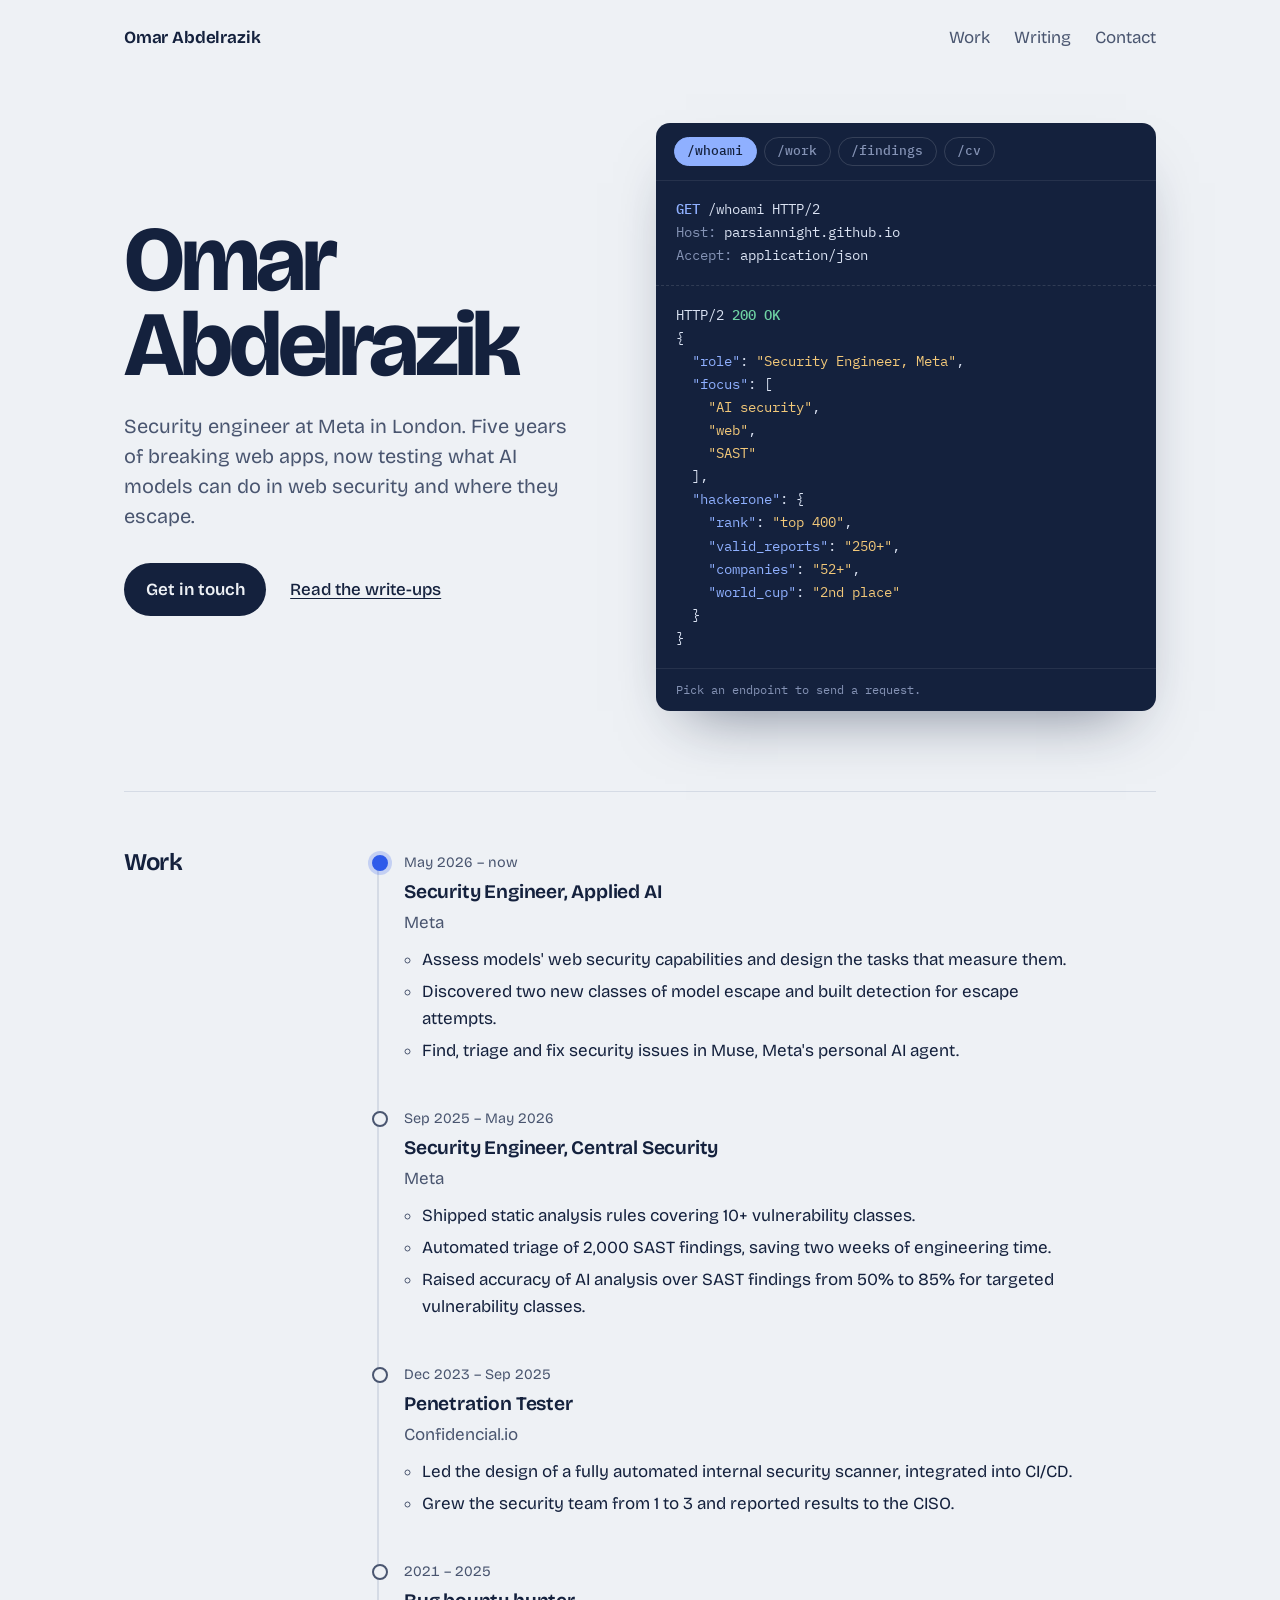
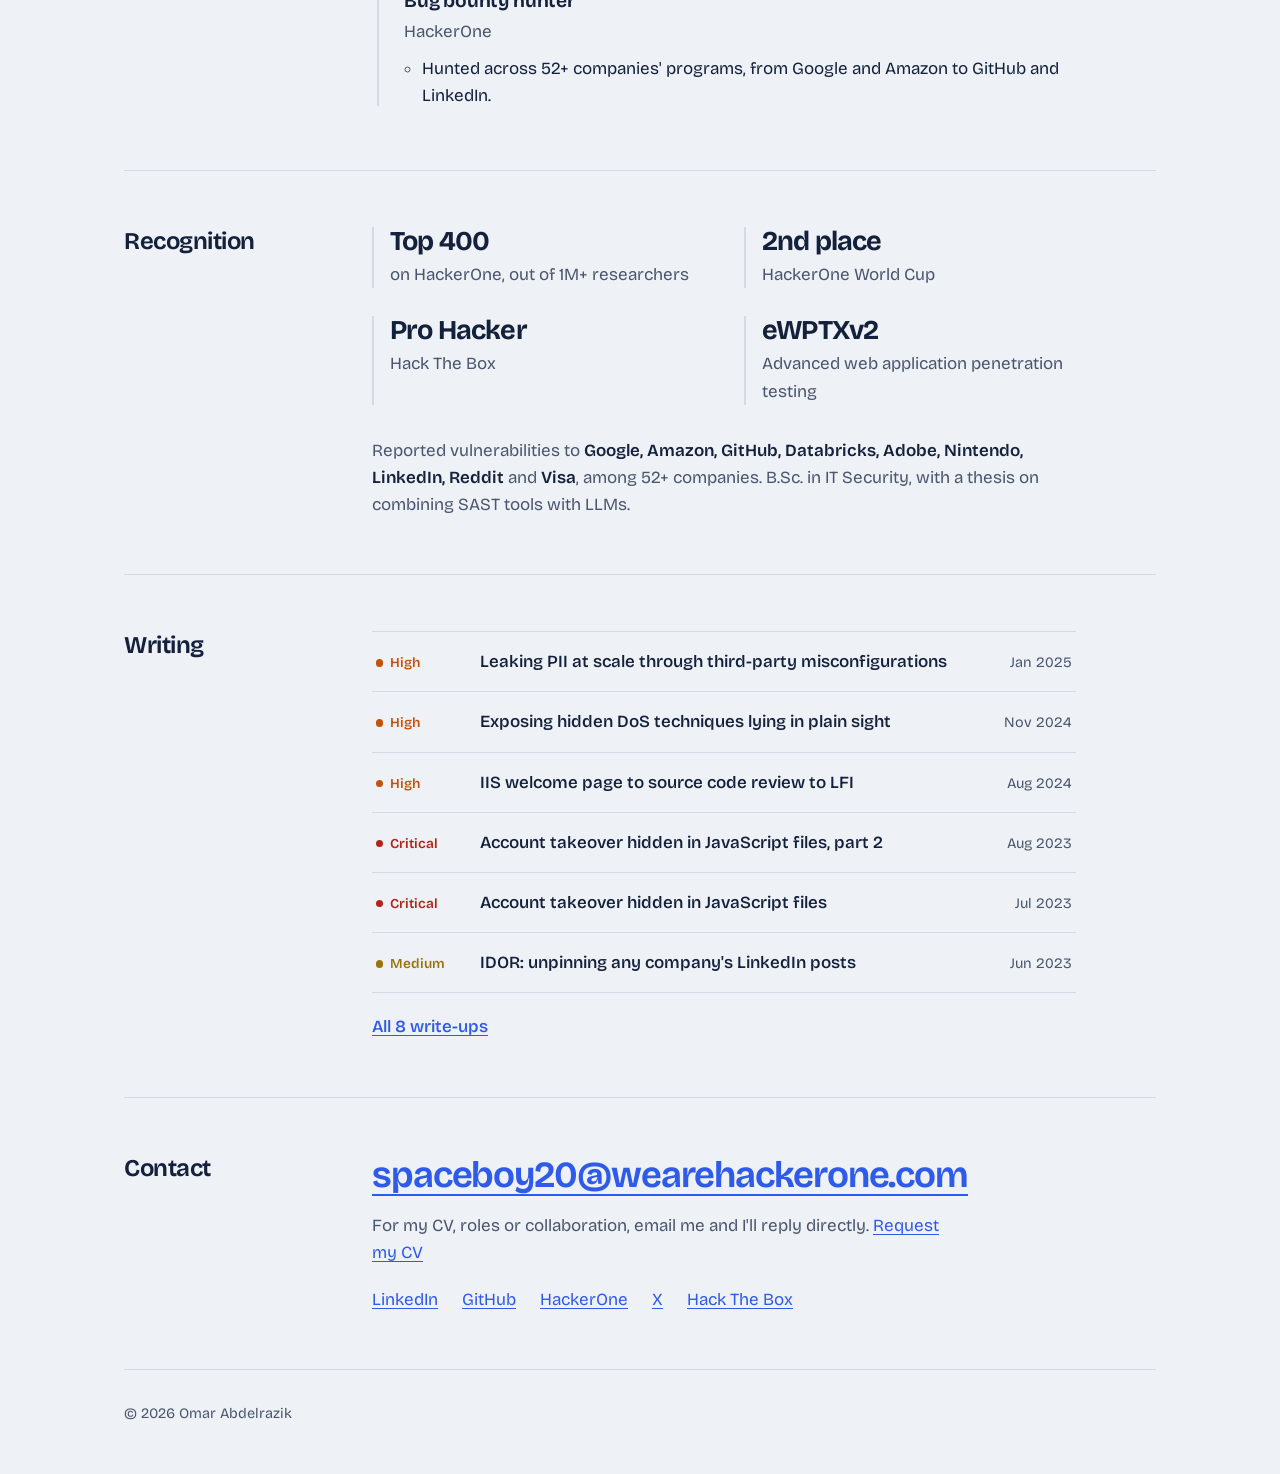
==== commit 59fc6277: "Make hero console interactive; CV on request only Endpoint buttons send requests (/whoami, /work, /f" ====
--- a/index.html
+++ b/index.html
@@ -33,18 +33,29 @@
         <h1 id="name">Omar<br>Abdelrazik</h1>
         <p class="lede">Security engineer at Meta in London. Five years of breaking web apps, now testing what AI models can do in web security and where they escape.</p>
         <div class="actions">
-          <a class="btn" href="assets/Omar_Abdelrazik_CV.pdf">Download CV</a>
+          <a class="btn" href="#contact">Get in touch</a>
           <a class="quiet" href="blog/">Read the write-ups</a>
         </div>
       </div>
 
-      <div class="exchange" role="img" aria-label="An HTTP request for /whoami returning Omar's profile: Security Engineer at Meta, top 400 on HackerOne, 250+ valid vulnerabilities, 52+ companies, 2nd place in the HackerOne World Cup.">
-<pre class="req" aria-hidden="true"><span class="m">GET</span> /whoami HTTP/2
+      <div class="exchange" id="console">
+        <div class="exchange__routes" role="group" aria-label="Send a request">
+          <button type="button" data-path="/whoami" aria-pressed="true">/whoami</button>
+          <button type="button" data-path="/work" aria-pressed="false">/work</button>
+          <button type="button" data-path="/findings" aria-pressed="false">/findings</button>
+          <button type="button" data-path="/cv" aria-pressed="false">/cv</button>
+        </div>
+<pre class="req"><span class="m">GET</span> <span id="req-path">/whoami</span> HTTP/2
 <span class="d">Host:</span> parsiannight.github.io
 <span class="d">Accept:</span> application/json</pre>
-<pre aria-hidden="true"><span class="status">HTTP/2 <span class="ok">200 OK</span></span><span class="body">{
+<pre class="res" aria-live="polite"><span class="status" id="res-status">HTTP/2 <span class="ok">200 OK</span></span><span class="time d" id="res-time"></span>
+<span class="body unroll" id="res-body">{
   <span class="k">"role"</span>: <span class="s">"Security Engineer, Meta"</span>,
-  <span class="k">"focus"</span>: [<span class="s">"AI security"</span>, <span class="s">"web"</span>, <span class="s">"SAST"</span>],
+  <span class="k">"focus"</span>: [
+    <span class="s">"AI security"</span>,
+    <span class="s">"web"</span>,
+    <span class="s">"SAST"</span>
+  ],
   <span class="k">"hackerone"</span>: {
     <span class="k">"rank"</span>: <span class="s">"top 400"</span>,
     <span class="k">"valid_reports"</span>: <span class="s">"250+"</span>,
@@ -52,6 +63,7 @@
     <span class="k">"world_cup"</span>: <span class="s">"2nd place"</span>
   }
 }</span></pre>
+        <p class="exchange__hint">Pick an endpoint to send a request.</p>
       </div>
     </section>
 
@@ -60,7 +72,7 @@
       <ol class="timeline" reversed>
         <li class="role current">
           <span class="role__when">May 2026 – now</span>
-          <h3>Web Pod Lead, Applied AI</h3>
+          <h3>Security Engineer, Applied AI</h3>
           <p class="role__team">Meta</p>
           <ul>
             <li>Assess models' web security capabilities and design the tasks that measure them.</li>
@@ -130,6 +142,7 @@
       <h2 id="contact-h">Contact</h2>
       <div>
         <p class="contact-line"><a href="mailto:spaceboy20@wearehackerone.com">spaceboy20@wearehackerone.com</a></p>
+        <p class="contact-note">For my CV, roles or collaboration, email me and I'll reply directly. <a href="mailto:spaceboy20@wearehackerone.com?subject=CV%20request">Request my CV</a></p>
         <ul class="elsewhere">
           <li><a href="https://www.linkedin.com/in/omarabdelrazek0/">LinkedIn</a></li>
           <li><a href="https://github.com/ParsianNight">GitHub</a></li>
@@ -143,6 +156,7 @@
 
   <footer>&copy; <span id="y">2026</span> Omar Abdelrazik</footer>
 </div>
+<script src="js/console.js"></script>
 <script>document.getElementById('y').textContent = new Date().getFullYear();</script>
 </body>
 </html>
--- a/css/site.css
+++ b/css/site.css
@@ -95,16 +95,37 @@
 .exchange .ok { color: var(--panel-ok); font-weight: 500; }
 .exchange .k { color: var(--panel-key); }
 .exchange .s { color: var(--panel-str); }
-.exchange .status { display: block; }
-
-/* One orchestrated load: request appears, then the status, then the body unrolls */
+.exchange .status { display: inline; }
+
+/* Endpoint picker: real buttons that send a request */
+.exchange__routes { display: flex; flex-wrap: wrap; gap: .4rem; padding: .85rem 1.1rem; border-bottom: 1px solid rgba(255,255,255,.08); }
+.exchange__routes button {
+  font: 500 .8rem/1 var(--mono); color: var(--panel-dim); background: transparent;
+  border: 1px solid rgba(255,255,255,.14); border-radius: 999px; padding: .45rem .8rem; cursor: pointer;
+  transition: color .15s, border-color .15s, background-color .15s;
+}
+.exchange__routes button:hover { color: var(--panel-ink); border-color: rgba(255,255,255,.35); }
+.exchange__routes button[aria-pressed="true"] { color: var(--panel); background: var(--panel-key); border-color: var(--panel-key); }
+.exchange__routes button:focus-visible { outline: 2px solid var(--panel-key); outline-offset: 2px; }
+.exchange .err { color: #ff8a80; font-weight: 500; }
+.exchange .time { float: right; }
+.exchange .res { min-height: 17.5em; }
+.exchange .body { display: block; }
+.exchange__hint { margin: 0; padding: .7rem 1.25rem; border-top: 1px solid rgba(255,255,255,.08); font-size: .75rem; color: var(--panel-dim); }
+.exchange.is-loading .status .d::after { content: ""; display: inline-block; width: .5em; height: 1em; margin-left: .3em; vertical-align: -.15em; background: var(--panel-dim); animation: blink 1s steps(1) infinite; }
+@keyframes blink { 50% { opacity: 0; } }
+
+/* Each response unrolls top to bottom; the first one plays on page load */
 @media (prefers-reduced-motion: no-preference) {
+  .exchange .body.unroll { animation: reveal .7s steps(14, end) both; }
   .exchange .req { animation: show .5s ease-out .15s both; }
-  .exchange .status { animation: show .4s ease-out .9s both; }
-  .exchange .body { display: block; animation: reveal 1s steps(16, end) 1.25s both; }
+  #res-body.unroll { animation-delay: .1s; }
   @keyframes show { from { opacity: 0; transform: translateY(4px); } to { opacity: 1; transform: none; } }
   @keyframes reveal { from { clip-path: inset(0 0 100% 0); } to { clip-path: inset(0 0 0 0); } }
 }
+
+/* Contact note */
+.contact-note { color: var(--ink-soft); margin: -.25rem 0 1.25rem; max-width: 36rem; }
 
 /* ---------- Sections ---------- */
 .block { display: grid; grid-template-columns: 13rem 1fr; gap: 2.5rem; padding: 3.5rem 0; border-top: 1px solid var(--rule); }
